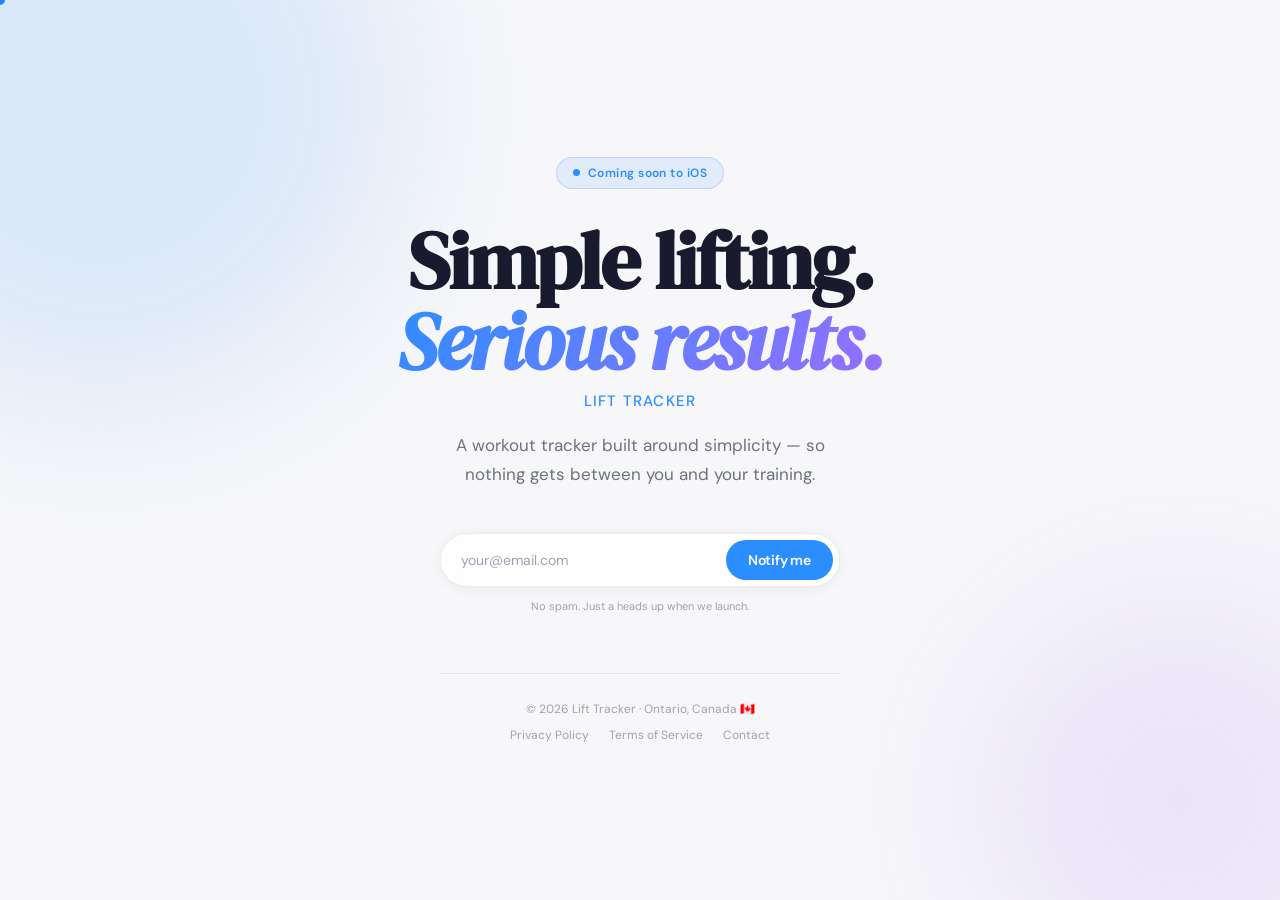
==== index.html @ 6d3fec97 "Add files via upload" ====
<!DOCTYPE html>
<html lang="en">
<head>
<meta charset="UTF-8">
<meta name="viewport" content="width=device-width, initial-scale=1.0">
<title>Lift Tracker — Coming Soon</title>
<link rel="preconnect" href="https://fonts.googleapis.com">
<link rel="preconnect" href="https://fonts.gstatic.com" crossorigin>
<link href="https://fonts.googleapis.com/css2?family=DM+Sans:ital,opsz,wght@0,9..40,300;0,9..40,400;0,9..40,500;0,9..40,600;0,9..40,700&family=DM+Serif+Display:ital@0;1&display=swap" rel="stylesheet">
<style>
  *, *::before, *::after { box-sizing: border-box; margin: 0; padding: 0; }

  :root {
    --blue: #2B8EFF;
    --blue-dim: rgba(43,142,255,0.10);
    --blue-border: rgba(43,142,255,0.22);
    --text: #1a1a2e;
    --muted: #6b7280;
    --subtle: #9ca3af;
    --bg: #f7f7f9;
    --card: rgba(255,255,255,0.80);
    --border: rgba(0,0,0,0.07);
  }

  html { scroll-behavior: smooth; }

  body {
    background: var(--bg);
    color: var(--text);
    font-family: 'DM Sans', sans-serif;
    min-height: 100vh;
    overflow-x: hidden;
    cursor: none;
  }

  /* Custom cursor */
  #cursor {
    position: fixed;
    width: 10px; height: 10px;
    border-radius: 50%;
    background: var(--blue);
    pointer-events: none;
    z-index: 9999;
    transform: translate(-50%, -50%);
    transition: width 0.2s, height 0.2s, opacity 0.2s;
    mix-blend-mode: multiply;
    will-change: transform;
  }
  #cursor.hover { width: 32px; height: 32px; opacity: 0.3; }

  /* Ambient orbs */
  .orb {
    position: fixed;
    border-radius: 50%;
    filter: blur(90px);
    opacity: 0.14;
    pointer-events: none;
    will-change: transform;
  }
  .orb-1 { width: 600px; height: 600px; background: #2B8EFF; top: -200px; left: -200px; }
  .orb-2 { width: 400px; height: 400px; background: #9B6DFF; bottom: -100px; right: -100px; }

  /* Layout */
  .wrap {
    min-height: 100vh;
    display: flex;
    flex-direction: column;
    align-items: center;
    justify-content: center;
    padding: 80px 24px;
    position: relative;
    z-index: 1;
  }

  /* Eyebrow */
  .eyebrow {
    display: inline-flex;
    align-items: center;
    gap: 8px;
    background: var(--blue-dim);
    border: 0.5px solid var(--blue-border);
    border-radius: 100px;
    padding: 7px 16px;
    font-size: 12px;
    font-weight: 600;
    color: var(--blue);
    letter-spacing: 0.04em;
    margin-bottom: 32px;
    opacity: 0;
    animation: fadeUp 0.7s ease 0.1s forwards;
  }
  .pulse {
    width: 7px; height: 7px;
    border-radius: 50%;
    background: var(--blue);
    animation: pulse 2s ease-in-out infinite;
  }
  @keyframes pulse { 0%,100% { opacity:1; transform:scale(1); } 50% { opacity:0.35; transform:scale(1.5); } }

  /* Headline */
  h1 {
    font-family: 'DM Serif Display', serif;
    font-size: clamp(48px, 8vw, 80px);
    line-height: 1.0;
    letter-spacing: -2px;
    color: var(--text);
    text-align: center;
    max-width: 640px;
    margin-bottom: 10px;
    opacity: 0;
    animation: fadeUp 0.7s ease 0.2s forwards;
  }
  h1 em {
    font-style: italic;
    background: linear-gradient(135deg, #2B8EFF 0%, #9B6DFF 100%);
    -webkit-background-clip: text;
    -webkit-text-fill-color: transparent;
    background-clip: text;
  }

  /* App name */
  .app-name {
    font-size: 15px;
    font-weight: 500;
    color: var(--blue);
    letter-spacing: 0.08em;
    text-transform: uppercase;
    margin-bottom: 20px;
    opacity: 0;
    animation: fadeUp 0.7s ease 0.3s forwards;
  }

  /* Subheading */
  .sub {
    font-size: 17px;
    color: var(--muted);
    text-align: center;
    max-width: 380px;
    line-height: 1.7;
    font-weight: 400;
    margin-bottom: 44px;
    opacity: 0;
    animation: fadeUp 0.7s ease 0.35s forwards;
  }

  /* Email form */
  .form-wrap {
    width: 100%;
    max-width: 400px;
    opacity: 0;
    animation: fadeUp 0.7s ease 0.45s forwards;
    margin-bottom: 12px;
  }
  .form-row {
    display: flex;
    gap: 8px;
    background: var(--card);
    border: 0.5px solid var(--border);
    border-radius: 100px;
    padding: 6px 6px 6px 20px;
    box-shadow: 0 2px 12px rgba(0,0,0,0.06);
  }
  .email-input {
    flex: 1;
    border: none;
    background: transparent;
    font-size: 14px;
    font-family: 'DM Sans', sans-serif;
    color: var(--text);
    outline: none;
    min-width: 0;
  }
  .email-input::placeholder { color: var(--subtle); }
  .email-btn {
    background: var(--blue);
    color: #fff;
    border: none;
    padding: 11px 22px;
    border-radius: 100px;
    font-size: 14px;
    font-weight: 600;
    font-family: 'DM Sans', sans-serif;
    cursor: none;
    white-space: nowrap;
    transition: transform 0.15s, box-shadow 0.15s;
    letter-spacing: -0.2px;
  }
  .email-btn:hover { transform: scale(1.04); box-shadow: 0 6px 20px rgba(43,142,255,0.35); }
  .email-btn:active { transform: scale(0.97); }

  .privacy-note {
    font-size: 11px;
    color: var(--subtle);
    text-align: center;
    opacity: 0;
    animation: fadeUp 0.7s ease 0.5s forwards;
    margin-bottom: 60px;
  }

  /* Divider */
  .div-line {
    width: 100%;
    max-width: 400px;
    height: 0.5px;
    background: var(--border);
    margin-bottom: 28px;
    opacity: 0;
    animation: fadeIn 0.7s ease 0.6s forwards;
  }

  /* Footer */
  footer {
    display: flex;
    flex-direction: column;
    align-items: center;
    gap: 10px;
    opacity: 0;
    animation: fadeIn 0.7s ease 0.65s forwards;
  }
  .footer-copy { font-size: 12px; color: var(--subtle); }
  .footer-links { display: flex; gap: 20px; }
  .footer-links a {
    font-size: 12px;
    color: var(--subtle);
    text-decoration: none;
    transition: color 0.2s;
    cursor: none;
  }
  .footer-links a:hover { color: var(--blue); }

  /* Animations */
  @keyframes fadeUp {
    from { opacity: 0; transform: translateY(18px); }
    to   { opacity: 1; transform: translateY(0); }
  }
  @keyframes fadeIn {
    from { opacity: 0; }
    to   { opacity: 1; }
  }

  /* Submitted state */
  .success-msg {
    display: none;
    font-size: 14px;
    font-weight: 500;
    color: var(--blue);
    text-align: center;
    padding: 14px 0;
  }

  @media (max-width: 480px) {
    h1 { letter-spacing: -1.5px; }
    .form-row { flex-direction: column; border-radius: 16px; padding: 12px; gap: 10px; }
    .email-btn { border-radius: 12px; text-align: center; }
  }
</style>
</head>
<body>

<div id="cursor"></div>
<div class="orb orb-1" id="orb1"></div>
<div class="orb orb-2" id="orb2"></div>

<div class="wrap">
  <div class="eyebrow"><div class="pulse"></div>Coming soon to iOS</div>

  <h1>Simple lifting.<br><em>Serious results.</em></h1>

  <p class="app-name">Lift Tracker</p>

  <p class="sub">A workout tracker built around simplicity — so nothing gets between you and your training.</p>

  <div class="form-wrap">
    <div class="form-row" id="form-row">
      <input class="email-input" type="email" id="email" placeholder="your@email.com" autocomplete="email">
      <button class="email-btn" onclick="handleSubmit()">Notify me</button>
    </div>
    <p class="success-msg" id="success">You're on the list. We'll be in touch soon. 💪</p>
  </div>

  <p class="privacy-note">No spam. Just a heads up when we launch.</p>

  <div class="div-line"></div>

  <footer>
    <p class="footer-copy">© 2026 Lift Tracker · Ontario, Canada 🇨🇦</p>
    <div class="footer-links">
      <a href="/privacy.html">Privacy Policy</a>
      <a href="/terms.html">Terms of Service</a>
      <a href="mailto:hello@lifttracker.ca">Contact</a>
    </div>
  </footer>
</div>

<script>
  // Cursor
  const cursor = document.getElementById('cursor');
  document.addEventListener('mousemove', e => {
    cursor.style.left = e.clientX + 'px';
    cursor.style.top  = e.clientY + 'px';
  });
  document.querySelectorAll('a, button, input').forEach(el => {
    el.addEventListener('mouseenter', () => cursor.classList.add('hover'));
    el.addEventListener('mouseleave', () => cursor.classList.remove('hover'));
  });

  // Parallax orbs
  document.addEventListener('mousemove', e => {
    const dx = (e.clientX / window.innerWidth  - 0.5) * 40;
    const dy = (e.clientY / window.innerHeight - 0.5) * 30;
    document.getElementById('orb1').style.transform = `translate(${dx}px, ${dy}px)`;
    document.getElementById('orb2').style.transform = `translate(${-dx * 0.7}px, ${-dy * 0.7}px)`;
  });

  // Email submit
  function handleSubmit() {
    const email = document.getElementById('email').value.trim();
    if (!email || !email.includes('@')) {
      document.getElementById('email').style.outline = '2px solid #ff4444';
      setTimeout(() => document.getElementById('email').style.outline = '', 1500);
      return;
    }
    document.getElementById('form-row').style.display = 'none';
    document.getElementById('success').style.display = 'block';
  }

  document.getElementById('email').addEventListener('keydown', e => {
    if (e.key === 'Enter') handleSubmit();
  });
</script>
</body>
</html>
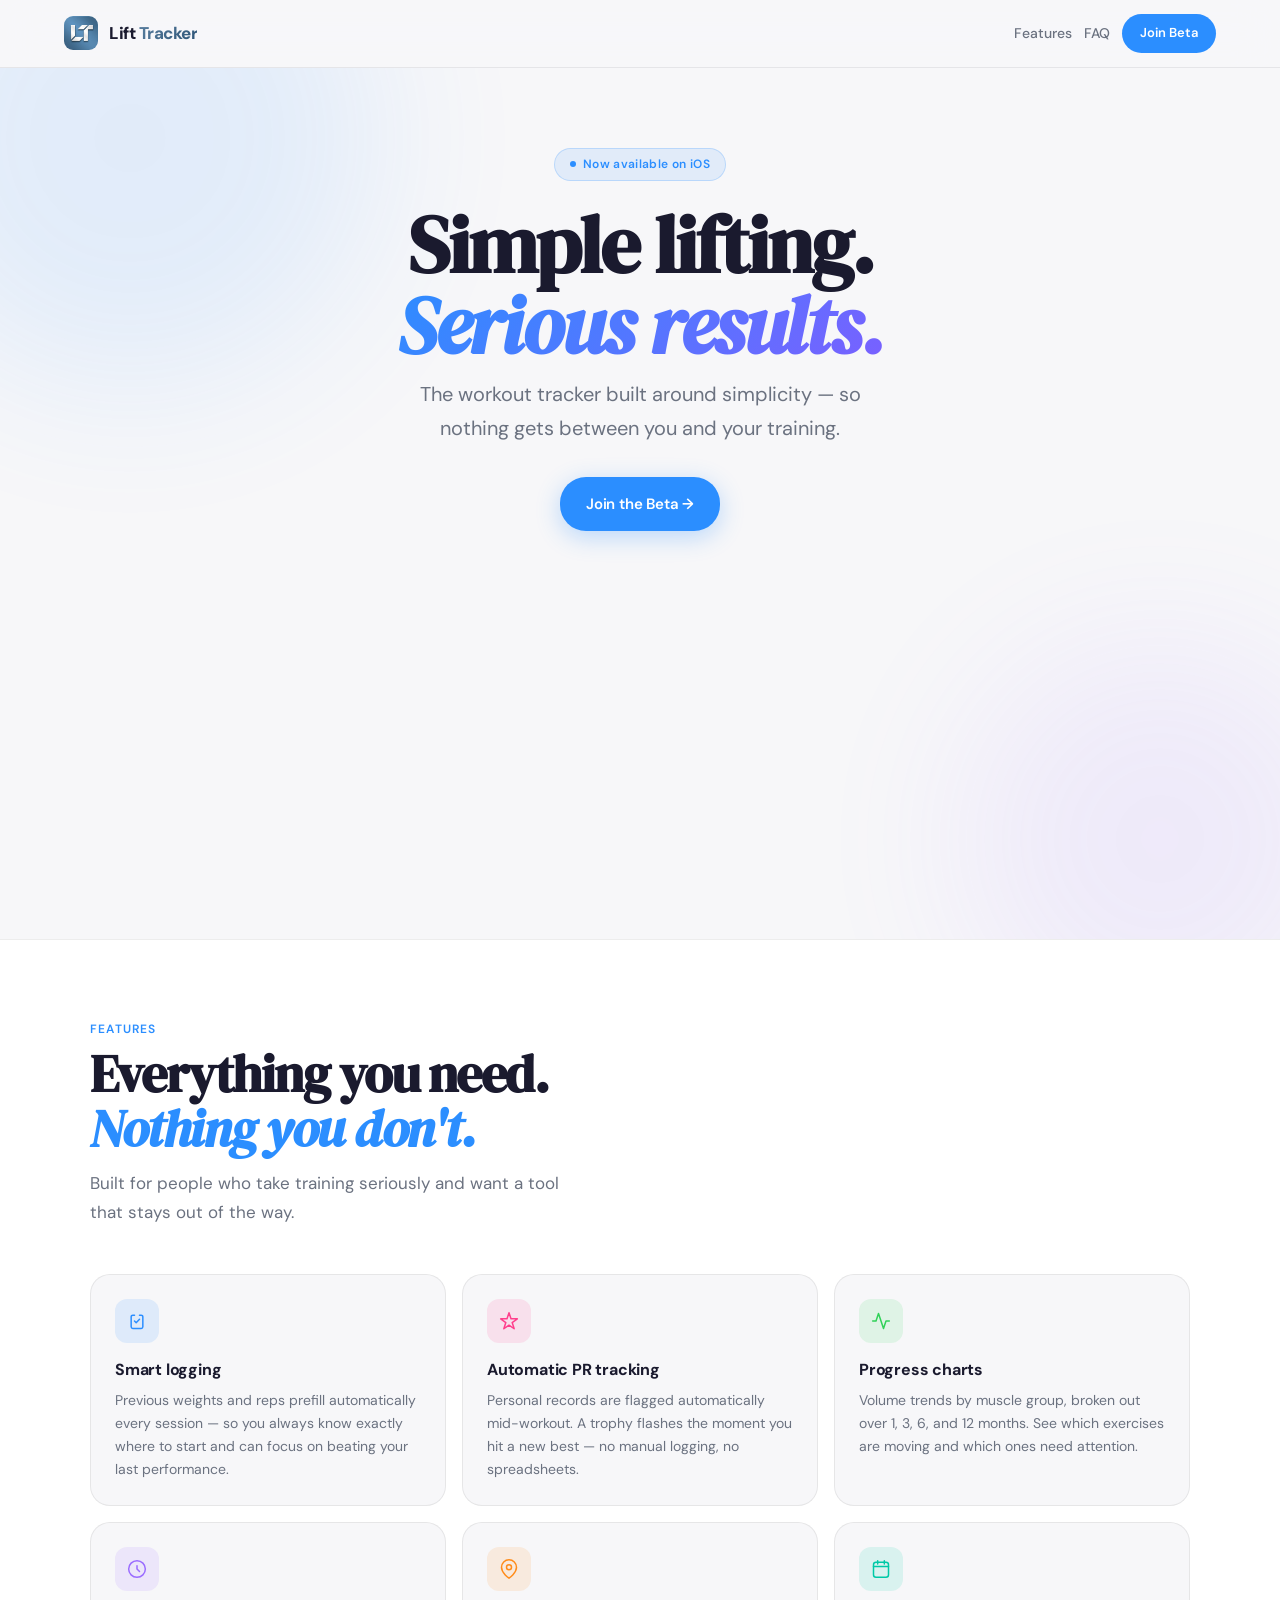
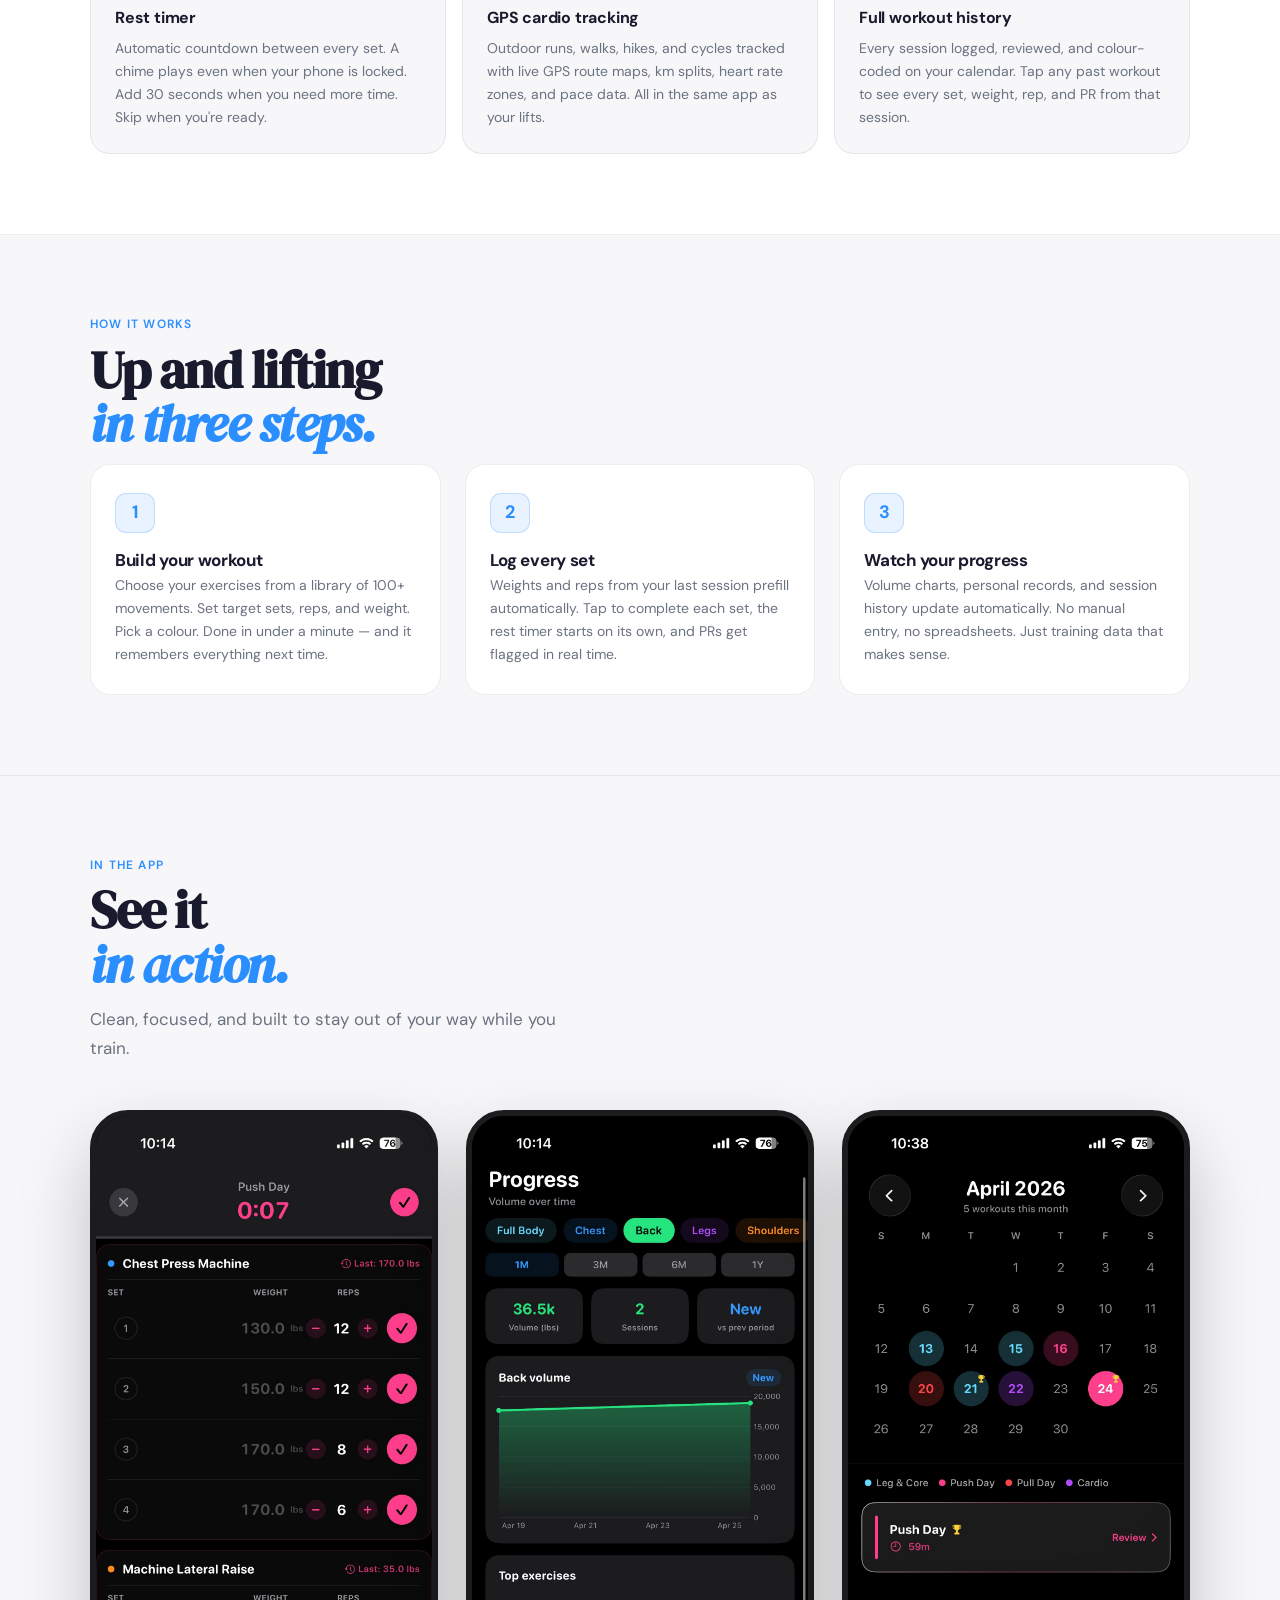
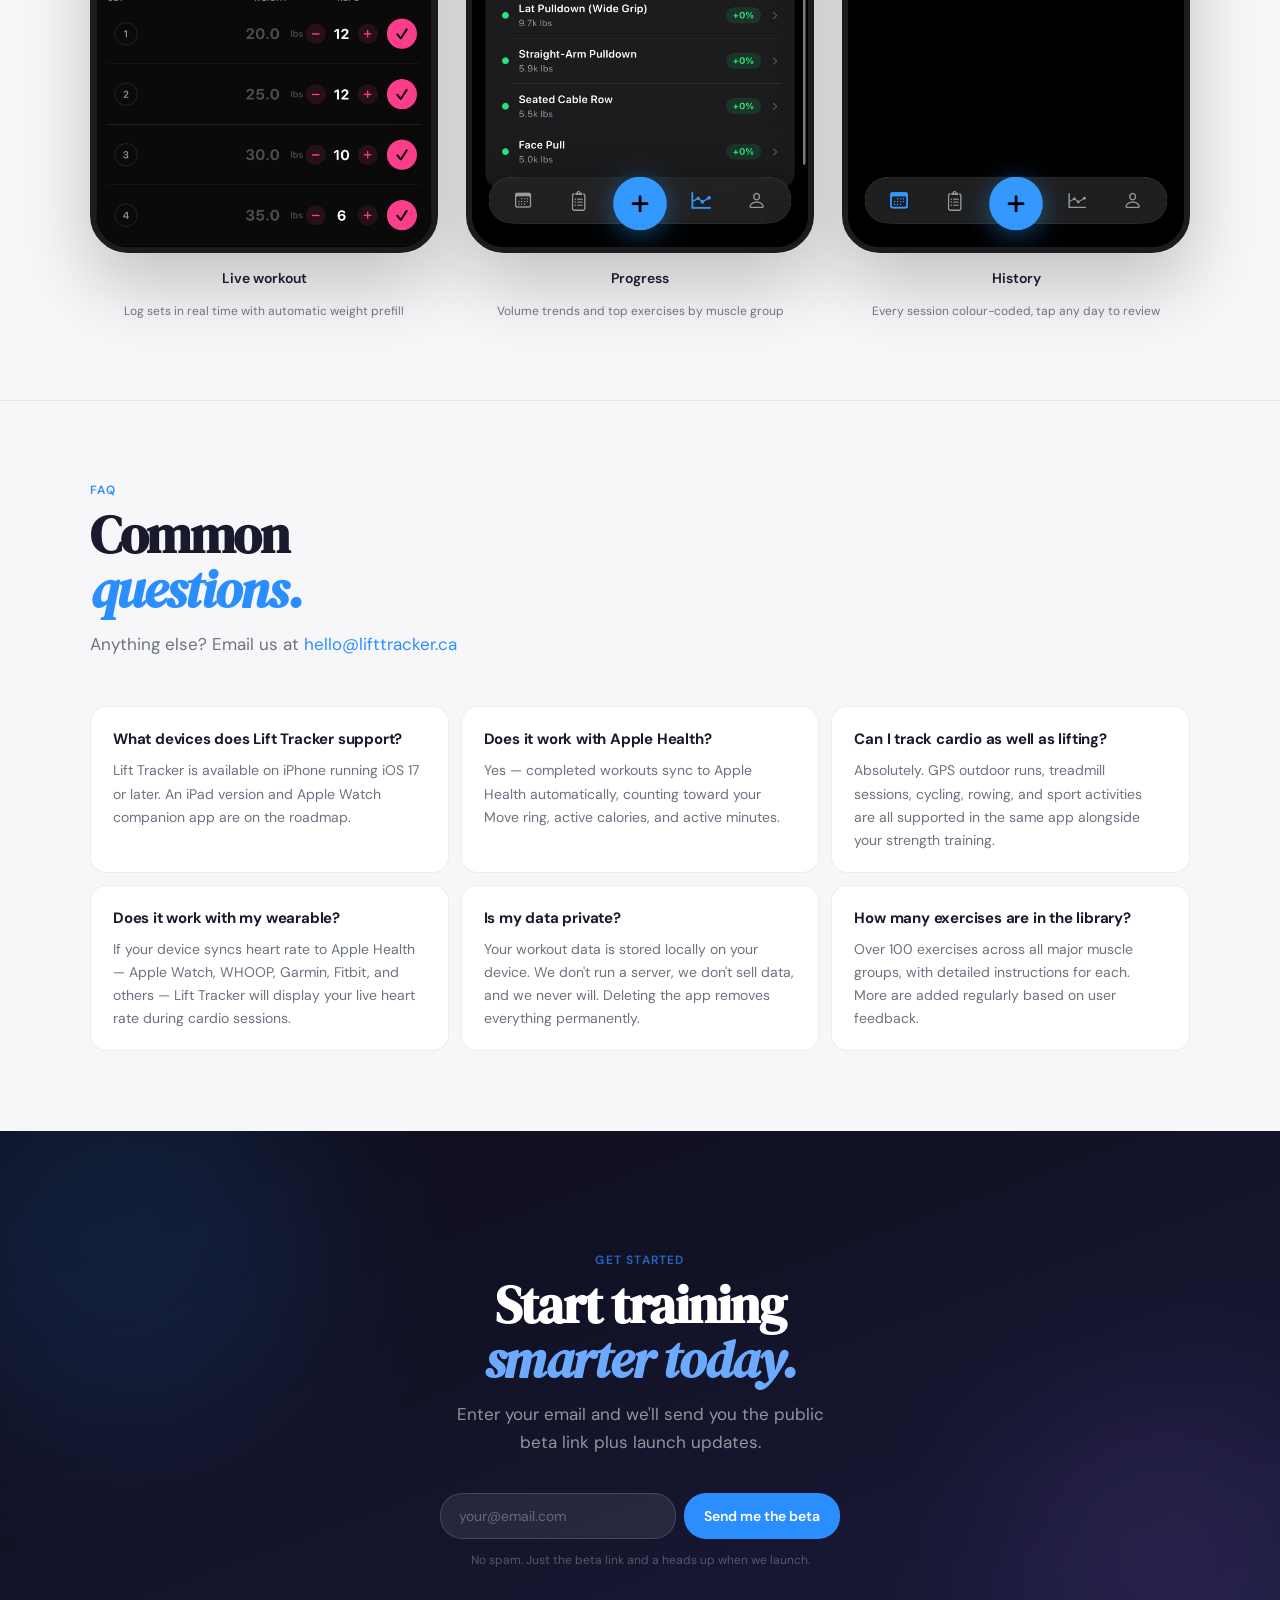
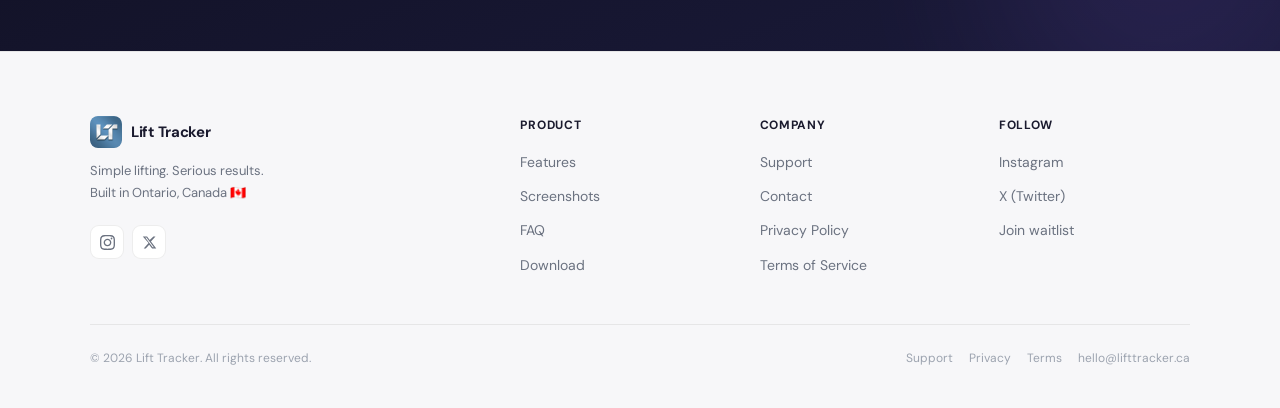
==== commit 294ccf09: "Add files via upload" ====
--- a/index.html
+++ b/index.html
@@ -3,330 +3,819 @@
 <head>
 <meta charset="UTF-8">
 <meta name="viewport" content="width=device-width, initial-scale=1.0">
-<title>Lift Tracker — Coming Soon</title>
+<title>Lift Tracker — Simple lifting. Serious results.</title>
+<meta name="description" content="The workout tracker built around simplicity. Log lifting sessions, track PRs, monitor cardio, and watch your progress — all on iPhone.">
 <link rel="preconnect" href="https://fonts.googleapis.com">
 <link rel="preconnect" href="https://fonts.gstatic.com" crossorigin>
-<link href="https://fonts.googleapis.com/css2?family=DM+Sans:ital,opsz,wght@0,9..40,300;0,9..40,400;0,9..40,500;0,9..40,600;0,9..40,700&family=DM+Serif+Display:ital@0;1&display=swap" rel="stylesheet">
+<link href="https://fonts.googleapis.com/css2?family=DM+Sans:ital,opsz,wght@0,9..40,400;0,9..40,500;0,9..40,600;0,9..40,700;1,9..40,400;1,9..40,700&family=DM+Serif+Display:ital@0;1&display=swap" rel="stylesheet">
 <style>
-  *, *::before, *::after { box-sizing: border-box; margin: 0; padding: 0; }
-
-  :root {
-    --blue: #2B8EFF;
-    --blue-dim: rgba(43,142,255,0.10);
-    --blue-border: rgba(43,142,255,0.22);
-    --text: #1a1a2e;
-    --muted: #6b7280;
-    --subtle: #9ca3af;
-    --bg: #f7f7f9;
-    --card: rgba(255,255,255,0.80);
-    --border: rgba(0,0,0,0.07);
-  }
-
-  html { scroll-behavior: smooth; }
-
-  body {
-    background: var(--bg);
-    color: var(--text);
-    font-family: 'DM Sans', sans-serif;
-    min-height: 100vh;
-    overflow-x: hidden;
-    cursor: none;
-  }
-
-  /* Custom cursor */
-  #cursor {
-    position: fixed;
-    width: 10px; height: 10px;
-    border-radius: 50%;
-    background: var(--blue);
-    pointer-events: none;
-    z-index: 9999;
-    transform: translate(-50%, -50%);
-    transition: width 0.2s, height 0.2s, opacity 0.2s;
-    mix-blend-mode: multiply;
-    will-change: transform;
-  }
-  #cursor.hover { width: 32px; height: 32px; opacity: 0.3; }
-
-  /* Ambient orbs */
-  .orb {
-    position: fixed;
-    border-radius: 50%;
-    filter: blur(90px);
-    opacity: 0.14;
-    pointer-events: none;
-    will-change: transform;
-  }
-  .orb-1 { width: 600px; height: 600px; background: #2B8EFF; top: -200px; left: -200px; }
-  .orb-2 { width: 400px; height: 400px; background: #9B6DFF; bottom: -100px; right: -100px; }
-
-  /* Layout */
-  .wrap {
-    min-height: 100vh;
-    display: flex;
-    flex-direction: column;
-    align-items: center;
-    justify-content: center;
-    padding: 80px 24px;
-    position: relative;
-    z-index: 1;
-  }
-
-  /* Eyebrow */
-  .eyebrow {
-    display: inline-flex;
-    align-items: center;
-    gap: 8px;
-    background: var(--blue-dim);
-    border: 0.5px solid var(--blue-border);
-    border-radius: 100px;
-    padding: 7px 16px;
-    font-size: 12px;
-    font-weight: 600;
-    color: var(--blue);
-    letter-spacing: 0.04em;
-    margin-bottom: 32px;
-    opacity: 0;
-    animation: fadeUp 0.7s ease 0.1s forwards;
-  }
-  .pulse {
-    width: 7px; height: 7px;
-    border-radius: 50%;
-    background: var(--blue);
-    animation: pulse 2s ease-in-out infinite;
-  }
-  @keyframes pulse { 0%,100% { opacity:1; transform:scale(1); } 50% { opacity:0.35; transform:scale(1.5); } }
-
-  /* Headline */
-  h1 {
-    font-family: 'DM Serif Display', serif;
-    font-size: clamp(48px, 8vw, 80px);
-    line-height: 1.0;
-    letter-spacing: -2px;
-    color: var(--text);
-    text-align: center;
-    max-width: 640px;
-    margin-bottom: 10px;
-    opacity: 0;
-    animation: fadeUp 0.7s ease 0.2s forwards;
-  }
-  h1 em {
-    font-style: italic;
-    background: linear-gradient(135deg, #2B8EFF 0%, #9B6DFF 100%);
-    -webkit-background-clip: text;
-    -webkit-text-fill-color: transparent;
-    background-clip: text;
-  }
-
-  /* App name */
-  .app-name {
-    font-size: 15px;
-    font-weight: 500;
-    color: var(--blue);
-    letter-spacing: 0.08em;
-    text-transform: uppercase;
-    margin-bottom: 20px;
-    opacity: 0;
-    animation: fadeUp 0.7s ease 0.3s forwards;
-  }
-
-  /* Subheading */
-  .sub {
-    font-size: 17px;
-    color: var(--muted);
-    text-align: center;
-    max-width: 380px;
-    line-height: 1.7;
-    font-weight: 400;
-    margin-bottom: 44px;
-    opacity: 0;
-    animation: fadeUp 0.7s ease 0.35s forwards;
-  }
-
-  /* Email form */
-  .form-wrap {
-    width: 100%;
-    max-width: 400px;
-    opacity: 0;
-    animation: fadeUp 0.7s ease 0.45s forwards;
-    margin-bottom: 12px;
-  }
-  .form-row {
-    display: flex;
-    gap: 8px;
-    background: var(--card);
-    border: 0.5px solid var(--border);
-    border-radius: 100px;
-    padding: 6px 6px 6px 20px;
-    box-shadow: 0 2px 12px rgba(0,0,0,0.06);
-  }
-  .email-input {
-    flex: 1;
-    border: none;
-    background: transparent;
-    font-size: 14px;
-    font-family: 'DM Sans', sans-serif;
-    color: var(--text);
-    outline: none;
-    min-width: 0;
-  }
-  .email-input::placeholder { color: var(--subtle); }
-  .email-btn {
-    background: var(--blue);
-    color: #fff;
-    border: none;
-    padding: 11px 22px;
-    border-radius: 100px;
-    font-size: 14px;
-    font-weight: 600;
-    font-family: 'DM Sans', sans-serif;
-    cursor: none;
-    white-space: nowrap;
-    transition: transform 0.15s, box-shadow 0.15s;
-    letter-spacing: -0.2px;
-  }
-  .email-btn:hover { transform: scale(1.04); box-shadow: 0 6px 20px rgba(43,142,255,0.35); }
-  .email-btn:active { transform: scale(0.97); }
-
-  .privacy-note {
-    font-size: 11px;
-    color: var(--subtle);
-    text-align: center;
-    opacity: 0;
-    animation: fadeUp 0.7s ease 0.5s forwards;
-    margin-bottom: 60px;
-  }
-
-  /* Divider */
-  .div-line {
-    width: 100%;
-    max-width: 400px;
-    height: 0.5px;
-    background: var(--border);
-    margin-bottom: 28px;
-    opacity: 0;
-    animation: fadeIn 0.7s ease 0.6s forwards;
-  }
-
-  /* Footer */
-  footer {
-    display: flex;
-    flex-direction: column;
-    align-items: center;
-    gap: 10px;
-    opacity: 0;
-    animation: fadeIn 0.7s ease 0.65s forwards;
-  }
-  .footer-copy { font-size: 12px; color: var(--subtle); }
-  .footer-links { display: flex; gap: 20px; }
-  .footer-links a {
-    font-size: 12px;
-    color: var(--subtle);
-    text-decoration: none;
-    transition: color 0.2s;
-    cursor: none;
-  }
-  .footer-links a:hover { color: var(--blue); }
-
-  /* Animations */
-  @keyframes fadeUp {
-    from { opacity: 0; transform: translateY(18px); }
-    to   { opacity: 1; transform: translateY(0); }
-  }
-  @keyframes fadeIn {
-    from { opacity: 0; }
-    to   { opacity: 1; }
-  }
-
-  /* Submitted state */
-  .success-msg {
-    display: none;
-    font-size: 14px;
-    font-weight: 500;
-    color: var(--blue);
-    text-align: center;
-    padding: 14px 0;
-  }
-
-  @media (max-width: 480px) {
-    h1 { letter-spacing: -1.5px; }
-    .form-row { flex-direction: column; border-radius: 16px; padding: 12px; gap: 10px; }
-    .email-btn { border-radius: 12px; text-align: center; }
-  }
+/* ── Reset & Base ───────────────────────────────────────────────────────── */
+*,*::before,*::after{box-sizing:border-box;margin:0;padding:0}
+:root{
+  --blue:#2B8EFF;
+  --blue-dim:rgba(43,142,255,0.10);
+  --blue-border:rgba(43,142,255,0.22);
+  --text:#1a1a2e;
+  --muted:#6b7280;
+  --subtle:#9ca3af;
+  --bg:#f7f7f9;
+  --card:#ffffff;
+  --border:rgba(0,0,0,0.07);
+  --dark:#0d0d1a;
+  --pink:#FF3F8C;
+  --green:#30D158;
+  --purple:#9B6DFF;
+}
+html{scroll-behavior:smooth;-webkit-text-size-adjust:100%}
+body{
+  font-family:'DM Sans',sans-serif;
+  background:var(--bg);
+  color:var(--text);
+  line-height:1.6;
+  overflow-x:hidden;
+}
+img{max-width:100%;height:auto;display:block}
+a{color:inherit;text-decoration:none}
+button{cursor:pointer;font-family:inherit;border:none;outline:none}
+
+/* ── Animations ─────────────────────────────────────────────────────────── */
+@keyframes fadeUp{from{opacity:0;transform:translateY(24px)}to{opacity:1;transform:translateY(0)}}
+@keyframes pulse{0%,100%{opacity:1;transform:scale(1)}50%{opacity:0.4;transform:scale(1.4)}}
+@keyframes float{0%,100%{transform:translateY(0)}50%{transform:translateY(-10px)}}
+@keyframes orb1{0%,100%{transform:translate(0,0)}50%{transform:translate(30px,-20px)}}
+@keyframes orb2{0%,100%{transform:translate(0,0)}50%{transform:translate(-20px,30px)}}
+.fade-up{opacity:0;animation:fadeUp 0.7s ease forwards}
+.delay-1{animation-delay:0.1s}
+.delay-2{animation-delay:0.2s}
+.delay-3{animation-delay:0.3s}
+.delay-4{animation-delay:0.4s}
+.delay-5{animation-delay:0.5s}
+
+/* ── Nav ────────────────────────────────────────────────────────────────── */
+nav{
+  position:sticky;top:0;z-index:100;
+  display:flex;align-items:center;justify-content:space-between;
+  padding:14px 5%;
+  background:rgba(247,247,249,0.85);
+  backdrop-filter:blur(20px);
+  -webkit-backdrop-filter:blur(20px);
+  border-bottom:0.5px solid var(--border);
+}
+.nav-logo{display:flex;align-items:center;gap:10px}
+.nav-logo-mark{
+  width:34px;height:34px;border-radius:9px;
+  background:linear-gradient(135deg,#4A7FA5 0%,#2B5F85 100%);
+  display:flex;align-items:center;justify-content:center;
+  font-size:11px;font-weight:800;color:#fff;font-style:italic;letter-spacing:-0.5px;
+  flex-shrink:0;
+}
+.nav-logo-name{font-size:16px;font-weight:700;letter-spacing:-0.3px;color:var(--text)}
+.nav-right{display:flex;align-items:center;gap:12px}
+.nav-link{font-size:14px;font-weight:500;color:var(--muted);display:none}
+@media(min-width:640px){.nav-link{display:block}}
+.nav-dl{
+  display:inline-flex;align-items:center;gap:7px;
+  padding:9px 18px;border-radius:22px;
+  background:var(--blue);color:#fff;
+  font-size:13px;font-weight:600;
+  transition:opacity 0.2s,transform 0.15s;
+}
+.nav-dl:hover{opacity:0.88;transform:scale(1.03)}
+.nav-dl:active{transform:scale(0.97)}
+
+/* ── Hero ───────────────────────────────────────────────────────────────── */
+.hero{
+  position:relative;overflow:hidden;
+  padding:80px 5% 60px;
+  text-align:center;
+}
+.hero-orb{
+  position:absolute;border-radius:50%;filter:blur(80px);pointer-events:none;
+}
+.hero-orb-1{width:500px;height:500px;background:#2B8EFF;opacity:0.10;top:-180px;left:-120px;animation:orb1 12s ease-in-out infinite}
+.hero-orb-2{width:400px;height:400px;background:#9B6DFF;opacity:0.09;bottom:-100px;right:-80px;animation:orb2 14s ease-in-out infinite}
+.hero-inner{position:relative;z-index:1;max-width:700px;margin:0 auto}
+.hero-eyebrow{
+  display:inline-flex;align-items:center;gap:7px;
+  padding:6px 15px;border-radius:22px;
+  background:var(--blue-dim);border:0.5px solid var(--blue-border);
+  font-size:12px;font-weight:600;color:var(--blue);
+  margin-bottom:24px;letter-spacing:0.03em;
+}
+.hero-eyebrow-dot{width:6px;height:6px;border-radius:50%;background:var(--blue);animation:pulse 2s ease-in-out infinite}
+h1{
+  font-family:'DM Serif Display',serif;
+  font-size:clamp(44px,8vw,80px);
+  line-height:1.00;letter-spacing:-2px;
+  color:var(--text);margin-bottom:12px;
+}
+h1 em{
+  font-style:italic;
+  background:linear-gradient(135deg,var(--blue) 0%,#7B5FFF 100%);
+  -webkit-background-clip:text;-webkit-text-fill-color:transparent;
+  background-clip:text;
+}
+.hero-sub{
+  font-size:clamp(16px,2.5vw,20px);color:var(--muted);
+  max-width:480px;margin:0 auto 32px;line-height:1.7;font-weight:400;
+}
+.hero-cta{display:flex;align-items:center;justify-content:center;gap:12px;flex-wrap:wrap;margin-bottom:56px}
+.btn-primary{
+  display:inline-flex;align-items:center;gap:8px;
+  padding:15px 26px;border-radius:26px;
+  background:var(--blue);color:#fff;
+  font-size:15px;font-weight:600;letter-spacing:-0.2px;
+  transition:transform 0.15s,box-shadow 0.2s;
+  box-shadow:0 6px 24px rgba(43,142,255,0.30);
+}
+.btn-primary:hover{transform:scale(1.04);box-shadow:0 10px 32px rgba(43,142,255,0.40)}
+.btn-primary:active{transform:scale(0.97)}
+.btn-secondary{
+  display:inline-flex;align-items:center;gap:8px;
+  padding:14px 24px;border-radius:26px;
+  background:var(--card);color:var(--text);
+  font-size:15px;font-weight:500;
+  border:0.5px solid var(--border);
+  box-shadow:0 2px 12px rgba(0,0,0,0.06);
+  transition:transform 0.15s;
+}
+.btn-secondary:hover{transform:scale(1.03)}
+
+/* ── Phone Mockup ───────────────────────────────────────────────────────── */
+.phone-wrap{
+  max-width:260px;margin:0 auto;
+  animation:float 5s ease-in-out infinite;
+}
+.phone-frame{
+  background:var(--dark);border-radius:36px;overflow:hidden;
+  border:6px solid #1a1a2e;
+  box-shadow:0 40px 80px rgba(0,0,0,0.28),0 0 0 1px rgba(255,255,255,0.06);
+  position:relative;
+}
+.phone-notch{
+  position:absolute;top:0;left:50%;transform:translateX(-50%);
+  width:90px;height:28px;background:#1a1a2e;border-radius:0 0 16px 16px;z-index:10;
+}
+.phone-screen{padding:36px 14px 16px}
+.ph-status{display:flex;justify-content:space-between;padding:0 4px 10px;font-size:10px;font-weight:600;color:rgba(255,255,255,0.30)}
+.ph-header{display:flex;align-items:center;justify-content:space-between;margin-bottom:4px}
+.ph-xbtn,.ph-cbtn{width:28px;height:28px;border-radius:8px;display:flex;align-items:center;justify-content:center}
+.ph-xbtn{background:rgba(255,255,255,0.08)}
+.ph-cbtn{background:var(--pink)}
+.ph-title-area{text-align:center}
+.ph-wname{font-size:9px;font-weight:600;color:rgba(255,255,255,0.38);letter-spacing:0.08em}
+.ph-timer{font-size:22px;font-weight:700;color:var(--pink);letter-spacing:-1px;line-height:1}
+.ph-bar{height:2px;background:rgba(255,63,140,0.15);margin:6px 0 8px;border-radius:1px}
+.ph-bar-fill{height:100%;width:42%;background:var(--pink);border-radius:1px}
+.ph-card{background:rgba(255,255,255,0.05);border:0.5px solid rgba(255,255,255,0.08);border-radius:12px;padding:10px 11px;margin-bottom:6px}
+.ph-ex-header{display:flex;align-items:center;gap:6px;margin-bottom:7px}
+.ph-ex-dot{width:6px;height:6px;border-radius:50%;background:var(--pink);flex-shrink:0}
+.ph-ex-name{font-size:11px;font-weight:700;color:#fff}
+.ph-ex-last{font-size:8px;color:rgba(255,63,140,0.55);font-weight:600;margin-left:auto}
+.ph-set{display:flex;align-items:center;gap:7px;padding:4px 0}
+.ph-set-done{width:20px;height:20px;border-radius:5px;background:var(--pink);display:flex;align-items:center;justify-content:center;flex-shrink:0}
+.ph-set-empty{width:20px;height:20px;border-radius:5px;border:1px solid rgba(255,63,140,0.30);flex-shrink:0}
+.ph-set-wt{font-size:10px;font-weight:600;color:rgba(255,255,255,0.35);flex:1;text-align:center}
+.ph-set-rp{font-size:10px;color:rgba(255,255,255,0.30);flex:1;text-align:center}
+.ph-divider{height:0.5px;background:rgba(255,255,255,0.06);margin:3px 0}
+.ph-active-wt{font-size:12px;font-weight:700;color:#fff;flex:1;text-align:center}
+.ph-steppers{display:flex;align-items:center;justify-content:center;gap:6px;flex:1}
+.ph-step{width:18px;height:18px;border-radius:4px;background:rgba(255,63,140,0.12);display:flex;align-items:center;justify-content:center;font-size:12px;color:var(--pink);font-weight:600}
+.ph-check{width:20px;height:20px;border-radius:5px;background:var(--pink);display:flex;align-items:center;justify-content:center;flex-shrink:0}
+.ph-next{background:rgba(255,255,255,0.03);border:0.5px solid rgba(255,255,255,0.06);border-radius:10px;padding:8px 10px;display:flex;align-items:center;justify-content:space-between;opacity:0.5}
+.ph-next-name{font-size:10px;font-weight:600;color:#fff}
+.ph-next-lbl{font-size:8px;color:rgba(255,255,255,0.28);font-weight:500}
+
+/* ── Section Shared ─────────────────────────────────────────────────────── */
+section{padding:80px 5%}
+.section-inner{max-width:1100px;margin:0 auto}
+.section-tag{font-size:12px;font-weight:600;color:var(--blue);letter-spacing:0.10em;margin-bottom:8px}
+h2{
+  font-family:'DM Serif Display',serif;
+  font-size:clamp(32px,5vw,52px);
+  letter-spacing:-1.5px;line-height:1.05;
+  color:var(--text);margin-bottom:12px;
+}
+h2 em{font-style:italic;color:var(--blue)}
+.section-sub{font-size:clamp(15px,2vw,17px);color:var(--muted);max-width:500px;line-height:1.7;margin-bottom:48px}
+
+/* ── Features ───────────────────────────────────────────────────────────── */
+.features-section{background:var(--card);border-top:0.5px solid var(--border);border-bottom:0.5px solid var(--border)}
+.features-grid{
+  display:grid;
+  grid-template-columns:repeat(auto-fit,minmax(280px,1fr));
+  gap:16px;
+}
+.feat-card{
+  background:var(--bg);border:0.5px solid var(--border);border-radius:20px;
+  padding:24px;transition:transform 0.2s,box-shadow 0.2s;
+}
+.feat-card:hover{transform:translateY(-3px);box-shadow:0 12px 36px rgba(0,0,0,0.08)}
+.feat-icon{
+  width:44px;height:44px;border-radius:12px;
+  display:flex;align-items:center;justify-content:center;
+  margin-bottom:14px;
+}
+.fi-blue{background:rgba(43,142,255,0.12)}
+.fi-pink{background:rgba(255,63,140,0.12)}
+.fi-green{background:rgba(48,209,88,0.12)}
+.fi-purple{background:rgba(155,109,255,0.12)}
+.fi-orange{background:rgba(255,140,26,0.12)}
+.fi-teal{background:rgba(0,201,167,0.12)}
+.feat-title{font-size:16px;font-weight:700;color:var(--text);margin-bottom:6px;letter-spacing:-0.2px}
+.feat-desc{font-size:14px;color:var(--muted);line-height:1.65}
+
+/* ── How It Works ───────────────────────────────────────────────────────── */
+.how-section{background:var(--bg)}
+.steps-grid{
+  display:grid;
+  grid-template-columns:repeat(auto-fit,minmax(220px,1fr));
+  gap:24px;
+}
+.step-card{
+  display:flex;flex-direction:column;gap:14px;
+  background:var(--card);border:0.5px solid var(--border);
+  border-radius:20px;padding:28px 24px;
+  position:relative;overflow:hidden;
+}
+.step-card::before{
+  content:'';position:absolute;top:0;left:0;right:0;height:3px;
+  background:linear-gradient(90deg,var(--blue),#7B5FFF);
+  opacity:0;transition:opacity 0.3s;
+}
+.step-card:hover::before{opacity:1}
+.step-num{
+  width:40px;height:40px;border-radius:11px;
+  background:var(--blue-dim);border:0.5px solid var(--blue-border);
+  display:flex;align-items:center;justify-content:center;
+  font-size:18px;font-weight:700;color:var(--blue);
+  flex-shrink:0;
+}
+.step-title{font-size:17px;font-weight:700;color:var(--text);letter-spacing:-0.3px}
+.step-desc{font-size:14px;color:var(--muted);line-height:1.65}
+
+/* ── Screenshots ────────────────────────────────────────────────────────── */
+.screenshots-section{background:var(--card);border-top:0.5px solid var(--border);border-bottom:0.5px solid var(--border)}
+.screenshots-row{
+  display:grid;
+  grid-template-columns:repeat(auto-fit,minmax(160px,1fr));
+  gap:16px;
+}
+.screenshot-item{display:flex;flex-direction:column;gap:12px}
+.screenshot-frame{
+  background:var(--dark);border-radius:22px;overflow:hidden;
+  border:4px solid #1a1a2e;
+  box-shadow:0 20px 48px rgba(0,0,0,0.18);
+  aspect-ratio:9/19;
+  display:flex;align-items:center;justify-content:center;
+  flex-direction:column;gap:8px;
+}
+.screenshot-placeholder-icon{opacity:0.14}
+.screenshot-placeholder-text{font-size:10px;font-weight:500;color:rgba(255,255,255,0.14);letter-spacing:0.04em}
+.screenshot-label{font-size:14px;font-weight:600;color:var(--text);text-align:center}
+.screenshot-sublabel{font-size:12px;color:var(--muted);text-align:center;line-height:1.4}
+
+/* ── FAQ ────────────────────────────────────────────────────────────────── */
+.faq-section{background:var(--bg)}
+.faq-grid{
+  display:grid;
+  grid-template-columns:repeat(auto-fit,minmax(300px,1fr));
+  gap:12px;
+}
+.faq-item{
+  background:var(--card);border:0.5px solid var(--border);
+  border-radius:16px;padding:20px 22px;
+  transition:box-shadow 0.2s;
+}
+.faq-item:hover{box-shadow:0 4px 20px rgba(0,0,0,0.06)}
+.faq-q{font-size:15px;font-weight:700;color:var(--text);margin-bottom:8px;letter-spacing:-0.2px}
+.faq-a{font-size:14px;color:var(--muted);line-height:1.65}
+
+/* ── CTA ────────────────────────────────────────────────────────────────── */
+.cta-section{
+  background:linear-gradient(160deg,#0d0d1a 0%,#1a1a3a 100%);
+  text-align:center;position:relative;overflow:hidden;
+  padding-top:120px;
+}
+.cta-orb{position:absolute;border-radius:50%;filter:blur(80px);pointer-events:none}
+.cta-orb-1{width:400px;height:400px;background:var(--blue);opacity:0.12;top:-100px;left:-80px}
+.cta-orb-2{width:350px;height:350px;background:var(--purple);opacity:0.10;bottom:-80px;right:-60px}
+.cta-inner{position:relative;z-index:1;max-width:600px;margin:0 auto}
+.cta-section h2{color:#fff}
+.cta-section h2 em{color:#6BAAFF;-webkit-text-fill-color:#6BAAFF}
+.cta-sub{color:rgba(255,255,255,0.55);max-width:400px;margin:0 auto 36px}
+.cta-buttons{display:flex;flex-direction:column;align-items:center;gap:16px}
+@media(min-width:480px){.cta-buttons{flex-direction:row;justify-content:center}}
+.btn-white{
+  display:inline-flex;align-items:center;gap:8px;
+  padding:15px 26px;border-radius:26px;
+  background:#fff;color:var(--text);
+  font-size:15px;font-weight:600;letter-spacing:-0.2px;
+  transition:transform 0.15s,box-shadow 0.2s;
+  box-shadow:0 6px 24px rgba(0,0,0,0.20);
+}
+.btn-white:hover{transform:scale(1.04)}
+.cta-divider{display:flex;align-items:center;gap:12px;margin:28px 0;color:rgba(255,255,255,0.30);font-size:13px}
+.cta-divider::before,.cta-divider::after{content:'';flex:1;height:0.5px;background:rgba(255,255,255,0.12)}
+.email-form{display:flex;gap:8px;max-width:400px;margin:0 auto}
+.email-input{
+  flex:1;padding:13px 18px;border-radius:22px;
+  border:0.5px solid rgba(255,255,255,0.15);
+  background:rgba(255,255,255,0.08);
+  color:#fff;font-size:14px;font-family:'DM Sans',sans-serif;
+  outline:none;transition:border-color 0.2s;
+  backdrop-filter:blur(8px);
+}
+.email-input::placeholder{color:rgba(255,255,255,0.30)}
+.email-input:focus{border-color:rgba(43,142,255,0.60)}
+.email-submit{
+  padding:13px 20px;border-radius:22px;
+  background:var(--blue);color:#fff;
+  font-size:14px;font-weight:600;font-family:'DM Sans',sans-serif;
+  transition:opacity 0.2s,transform 0.15s;
+  white-space:nowrap;
+}
+.email-submit:hover{opacity:0.88;transform:scale(1.03)}
+.email-submit:active{transform:scale(0.97)}
+.cta-note{font-size:12px;color:rgba(255,255,255,0.28);margin-top:12px}
+#email-success{display:none;font-size:14px;font-weight:500;color:var(--blue);padding:12px 0}
+
+/* ── Footer ─────────────────────────────────────────────────────────────── */
+footer{
+  background:var(--bg);border-top:0.5px solid var(--border);
+  padding:48px 5%;
+}
+.footer-inner{
+  max-width:1100px;margin:0 auto;
+  display:grid;grid-template-columns:1fr;gap:32px;
+}
+@media(min-width:640px){.footer-inner{grid-template-columns:1fr 1fr}}
+@media(min-width:900px){.footer-inner{grid-template-columns:2fr 1fr 1fr 1fr}}
+.footer-brand{}
+.footer-logo{display:flex;align-items:center;gap:9px;margin-bottom:12px}
+.footer-logo-mark{width:32px;height:32px;border-radius:8px;background:linear-gradient(135deg,#4A7FA5,#2B5F85);display:flex;align-items:center;justify-content:center;font-size:10px;font-weight:800;color:#fff;font-style:italic;letter-spacing:-0.5px;flex-shrink:0}
+.footer-logo-name{font-size:15px;font-weight:700;letter-spacing:-0.3px;color:var(--text)}
+.footer-tagline{font-size:13px;color:var(--muted);line-height:1.65;margin-bottom:16px}
+.footer-social{display:flex;gap:8px}
+.social-link{
+  width:34px;height:34px;border-radius:9px;
+  background:var(--card);border:0.5px solid var(--border);
+  display:flex;align-items:center;justify-content:center;
+  transition:transform 0.15s,border-color 0.2s;
+}
+.social-link:hover{transform:scale(1.08);border-color:rgba(43,142,255,0.35)}
+.footer-col-title{font-size:12px;font-weight:700;color:var(--text);letter-spacing:0.06em;margin-bottom:12px}
+.footer-links{display:flex;flex-direction:column;gap:8px}
+.footer-links a{font-size:13px;color:var(--muted);transition:color 0.2s}
+.footer-links a:hover{color:var(--blue)}
+.footer-bottom{
+  max-width:1100px;margin:32px auto 0;
+  padding-top:20px;border-top:0.5px solid var(--border);
+  display:flex;flex-direction:column;gap:8px;align-items:center;text-align:center;
+}
+@media(min-width:640px){.footer-bottom{flex-direction:row;justify-content:space-between;text-align:left}}
+.footer-copy{font-size:12px;color:var(--subtle)}
+.footer-legal{display:flex;gap:16px}
+.footer-legal a{font-size:12px;color:var(--subtle);transition:color 0.2s}
+.footer-legal a:hover{color:var(--blue)}
+
+
+/* ── Real phone screenshots ─────────────────────────────────────────────── */
+.real-shots-row{
+  display:grid;
+  grid-template-columns:repeat(3,1fr);
+  gap:28px;
+}
+@media(max-width:700px){.real-shots-row{grid-template-columns:1fr;max-width:300px;margin:0 auto}}
+.real-shot-item{display:flex;flex-direction:column;align-items:center;gap:14px}
+.real-phone{
+  width:100%;
+  border-radius:38px;
+  overflow:hidden;
+  border:6px solid #1c1c1e;
+  box-shadow:0 32px 72px rgba(0,0,0,0.22),0 0 0 1px rgba(255,255,255,0.04);
+  background:#000;
+}
+.real-phone img{
+  width:100%;
+  display:block;
+}
+
+/* ── Footer spacing ─────────────────────────────────────────────────────── */
+footer{padding:64px 5% 40px}
+.footer-inner{gap:48px}
+.footer-brand{padding-right:24px}
+.footer-tagline{line-height:1.75;margin-bottom:20px}
+.footer-links{gap:12px}
+.footer-links a{font-size:14px}
+.footer-col-title{margin-bottom:16px}
+.footer-bottom{margin-top:48px;padding-top:24px}
+
+
+
+/* ── Screenshot section bg ──────────────────────────────────────────────── */
+.screenshots-section{background:var(--bg)}
+
+/* ── Utility ────────────────────────────────────────────────────────────── */
+.sr-only{position:absolute;width:1px;height:1px;padding:0;margin:-1px;overflow:hidden;clip:rect(0,0,0,0);white-space:nowrap;border:0}
 </style>
 </head>
 <body>
 
-<div id="cursor"></div>
-<div class="orb orb-1" id="orb1"></div>
-<div class="orb orb-2" id="orb2"></div>
-
-<div class="wrap">
-  <div class="eyebrow"><div class="pulse"></div>Coming soon to iOS</div>
-
-  <h1>Simple lifting.<br><em>Serious results.</em></h1>
-
-  <p class="app-name">Lift Tracker</p>
-
-  <p class="sub">A workout tracker built around simplicity — so nothing gets between you and your training.</p>
-
-  <div class="form-wrap">
-    <div class="form-row" id="form-row">
-      <input class="email-input" type="email" id="email" placeholder="your@email.com" autocomplete="email">
-      <button class="email-btn" onclick="handleSubmit()">Notify me</button>
-    </div>
-    <p class="success-msg" id="success">You're on the list. We'll be in touch soon. 💪</p>
-  </div>
-
-  <p class="privacy-note">No spam. Just a heads up when we launch.</p>
-
-  <div class="div-line"></div>
-
-  <footer>
-    <p class="footer-copy">© 2026 Lift Tracker · Ontario, Canada 🇨🇦</p>
-    <div class="footer-links">
-      <a href="/privacy.html">Privacy Policy</a>
-      <a href="/terms.html">Terms of Service</a>
-      <a href="mailto:hello@lifttracker.ca">Contact</a>
-    </div>
-  </footer>
-</div>
+<!-- ── Navigation ─────────────────────────────────────────────────────── -->
+<nav role="navigation" aria-label="Main navigation">
+  <div class="nav-logo" style="display:flex;align-items:center;gap:11px">
+    <img src="[data-uri]" style="width:34px;height:34px;border-radius:9px;flex-shrink:0" alt="Lift Tracker">
+    <span style="font-family:'DM Sans',sans-serif;font-weight:800;font-size:17px;letter-spacing:-0.5px">
+      <span style="color:var(--text)">Lift </span><span style="background:linear-gradient(135deg,#5A7FA0 0%,#2D5476 100%);-webkit-background-clip:text;-webkit-text-fill-color:transparent;background-clip:text">Tracker</span>
+    </span>
+  </div>
+  <div class="nav-right">
+    <a href="#features" class="nav-link">Features</a>
+    <a href="#faq" class="nav-link">FAQ</a>
+    <a href="#beta" class="nav-dl" aria-label="Join the Lift Tracker beta">
+      Join Beta
+    </a>
+  </div>
+</nav>
+
+<!-- ── Hero ───────────────────────────────────────────────────────────── -->
+<section class="hero" aria-label="Hero section">
+  <div id="parallax-orb1" class="hero-orb hero-orb-1" aria-hidden="true"></div>
+  <div id="parallax-orb2" class="hero-orb hero-orb-2" aria-hidden="true"></div>
+
+
+  <div class="hero-inner">
+    <div class="hero-eyebrow fade-up" role="status">
+      <div class="hero-eyebrow-dot" aria-hidden="true"></div>
+      Now available on iOS
+    </div>
+
+    <h1 id="parallax-headline" class="fade-up delay-1">
+      Simple lifting.<br><em>Serious results.</em>
+    </h1>
+
+    <p class="hero-sub fade-up delay-2">
+      The workout tracker built around simplicity — so nothing gets between you and your training.
+    </p>
+
+    <div class="hero-cta fade-up delay-3">
+      <a href="#beta" class="btn-primary" aria-label="Join the Lift Tracker beta">
+        Join the Beta →
+      </a>
+    </div>
+
+    <!-- Phone mockup -->
+    <div id="parallax-phone" class="phone-wrap fade-up delay-4" aria-label="App screenshot showing a live workout session" role="img">
+      <div class="phone-frame">
+        <div class="phone-notch" aria-hidden="true"></div>
+        <div class="phone-screen">
+          <div class="ph-status" aria-hidden="true"><span>9:41</span><span>■■■■</span></div>
+          <div class="ph-header">
+            <div class="ph-xbtn">
+              <svg width="9" height="9" viewBox="0 0 9 9" fill="none"><path d="M1 1l7 7M8 1L1 8" stroke="rgba(255,255,255,0.55)" stroke-width="1.5" stroke-linecap="round"/></svg>
+            </div>
+            <div class="ph-title-area">
+              <div class="ph-wname">PUSH DAY</div>
+              <div class="ph-timer">24:18</div>
+            </div>
+            <div class="ph-cbtn">
+              <svg width="9" height="9" viewBox="0 0 9 9" fill="none"><path d="M1 4.5l2.5 2.5 4.5-5.5" stroke="#000" stroke-width="1.6" stroke-linecap="round" stroke-linejoin="round"/></svg>
+            </div>
+          </div>
+          <div class="ph-bar"><div class="ph-bar-fill"></div></div>
+          <div class="ph-card">
+            <div class="ph-ex-header">
+              <div class="ph-ex-dot"></div>
+              <div class="ph-ex-name">Bench Press</div>
+              <div class="ph-ex-last">Last: 135 lbs</div>
+            </div>
+            <div class="ph-set" style="opacity:0.45">
+              <div class="ph-set-done"><svg width="7" height="7" viewBox="0 0 7 7" fill="none"><path d="M1 3.5l2 2 3-4" stroke="#000" stroke-width="1.5" stroke-linecap="round" stroke-linejoin="round"/></svg></div>
+              <div class="ph-set-wt">135 lbs</div>
+              <div class="ph-set-rp">12 reps</div>
+              <div style="width:20px"></div>
+            </div>
+            <div class="ph-divider"></div>
+            <div class="ph-set">
+              <div class="ph-set-empty"></div>
+              <div class="ph-active-wt">145.0</div>
+              <div class="ph-steppers"><div class="ph-step">−</div><div style="font-size:13px;font-weight:700;color:#fff">10</div><div class="ph-step">+</div></div>
+              <div class="ph-check"><svg width="7" height="7" viewBox="0 0 7 7" fill="none"><path d="M1 3.5l2 2 3-4" stroke="#000" stroke-width="1.5" stroke-linecap="round" stroke-linejoin="round"/></svg></div>
+            </div>
+          </div>
+          <div class="ph-next">
+            <div class="ph-next-name">Overhead Press</div>
+            <div class="ph-next-lbl">4 sets · up next</div>
+          </div>
+        </div>
+      </div>
+    </div>
+  </div>
+</section>
+
+<!-- ── Features ───────────────────────────────────────────────────────── -->
+<section class="features-section" id="features" aria-label="App features">
+  <div class="section-inner">
+    <div class="section-tag fade-up">FEATURES</div>
+    <h2 class="fade-up delay-1">Everything you need.<br><em>Nothing you don't.</em></h2>
+    <p class="section-sub fade-up delay-2">Built for people who take training seriously and want a tool that stays out of the way.</p>
+
+    <div class="features-grid">
+      <div class="feat-card fade-up delay-1">
+        <div class="feat-icon fi-blue" aria-hidden="true">
+          <svg width="20" height="20" viewBox="0 0 24 24" fill="none"><path d="M9 12l2 2 4-4M9 5H7a2 2 0 00-2 2v12a2 2 0 002 2h10a2 2 0 002-2V7a2 2 0 00-2-2h-2" stroke="#2B8EFF" stroke-width="1.8" stroke-linecap="round" stroke-linejoin="round"/></svg>
+        </div>
+        <div class="feat-title">Smart logging</div>
+        <div class="feat-desc">Previous weights and reps prefill automatically every session — so you always know exactly where to start and can focus on beating your last performance.</div>
+      </div>
+      <div class="feat-card fade-up delay-2">
+        <div class="feat-icon fi-pink" aria-hidden="true">
+          <svg width="20" height="20" viewBox="0 0 24 24" fill="none"><path d="M12 2l2.4 7.4H22l-6.2 4.5 2.4 7.4L12 17l-6.2 4.3 2.4-7.4L2 9.4h7.6L12 2z" stroke="#FF3F8C" stroke-width="1.8" stroke-linecap="round" stroke-linejoin="round"/></svg>
+        </div>
+        <div class="feat-title">Automatic PR tracking</div>
+        <div class="feat-desc">Personal records are flagged automatically mid-workout. A trophy flashes the moment you hit a new best — no manual logging, no spreadsheets.</div>
+      </div>
+      <div class="feat-card fade-up delay-3">
+        <div class="feat-icon fi-green" aria-hidden="true">
+          <svg width="20" height="20" viewBox="0 0 24 24" fill="none"><polyline points="22 12 18 12 15 21 9 3 6 12 2 12" stroke="#30D158" stroke-width="1.8" stroke-linecap="round" stroke-linejoin="round"/></svg>
+        </div>
+        <div class="feat-title">Progress charts</div>
+        <div class="feat-desc">Volume trends by muscle group, broken out over 1, 3, 6, and 12 months. See which exercises are moving and which ones need attention.</div>
+      </div>
+      <div class="feat-card fade-up delay-1">
+        <div class="feat-icon fi-purple" aria-hidden="true">
+          <svg width="20" height="20" viewBox="0 0 24 24" fill="none"><circle cx="12" cy="12" r="10" stroke="#9B6DFF" stroke-width="1.8"/><path d="M12 8v4l3 3" stroke="#9B6DFF" stroke-width="1.8" stroke-linecap="round"/></svg>
+        </div>
+        <div class="feat-title">Rest timer</div>
+        <div class="feat-desc">Automatic countdown between every set. A chime plays even when your phone is locked. Add 30 seconds when you need more time. Skip when you're ready.</div>
+      </div>
+      <div class="feat-card fade-up delay-2">
+        <div class="feat-icon fi-orange" aria-hidden="true">
+          <svg width="20" height="20" viewBox="0 0 24 24" fill="none"><path d="M21 10c0 7-9 13-9 13s-9-6-9-13a9 9 0 0118 0z" stroke="#FF8C1A" stroke-width="1.8"/><circle cx="12" cy="10" r="3" stroke="#FF8C1A" stroke-width="1.8"/></svg>
+        </div>
+        <div class="feat-title">GPS cardio tracking</div>
+        <div class="feat-desc">Outdoor runs, walks, hikes, and cycles tracked with live GPS route maps, km splits, heart rate zones, and pace data. All in the same app as your lifts.</div>
+      </div>
+      <div class="feat-card fade-up delay-3">
+        <div class="feat-icon fi-teal" aria-hidden="true">
+          <svg width="20" height="20" viewBox="0 0 24 24" fill="none"><rect x="3" y="4" width="18" height="18" rx="3" stroke="#00C9A7" stroke-width="1.8"/><path d="M3 9h18M8 2v4M16 2v4" stroke="#00C9A7" stroke-width="1.8" stroke-linecap="round"/></svg>
+        </div>
+        <div class="feat-title">Full workout history</div>
+        <div class="feat-desc">Every session logged, reviewed, and colour-coded on your calendar. Tap any past workout to see every set, weight, rep, and PR from that session.</div>
+      </div>
+    </div>
+  </div>
+</section>
+
+<!-- ── How It Works ────────────────────────────────────────────────────── -->
+<section class="how-section" aria-label="How Lift Tracker works">
+  <div class="section-inner">
+    <div class="section-tag fade-up">HOW IT WORKS</div>
+    <h2 class="fade-up delay-1">Up and lifting<br><em>in three steps.</em></h2>
+    <div class="steps-grid">
+      <div class="step-card fade-up delay-1">
+        <div class="step-num" aria-hidden="true">1</div>
+        <div>
+          <div class="step-title">Build your workout</div>
+          <div class="step-desc">Choose your exercises from a library of 100+ movements. Set target sets, reps, and weight. Pick a colour. Done in under a minute — and it remembers everything next time.</div>
+        </div>
+      </div>
+      <div class="step-card fade-up delay-2">
+        <div class="step-num" aria-hidden="true">2</div>
+        <div>
+          <div class="step-title">Log every set</div>
+          <div class="step-desc">Weights and reps from your last session prefill automatically. Tap to complete each set, the rest timer starts on its own, and PRs get flagged in real time.</div>
+        </div>
+      </div>
+      <div class="step-card fade-up delay-3">
+        <div class="step-num" aria-hidden="true">3</div>
+        <div>
+          <div class="step-title">Watch your progress</div>
+          <div class="step-desc">Volume charts, personal records, and session history update automatically. No manual entry, no spreadsheets. Just training data that makes sense.</div>
+        </div>
+      </div>
+    </div>
+  </div>
+</section>
+
+<!-- ── Screenshots ────────────────────────────────────────────────────── -->
+<section class="screenshots-section" id="screenshots" aria-label="App screenshots">
+  <div class="section-inner">
+    <div class="section-tag fade-up">IN THE APP</div>
+    <h2 class="fade-up delay-1">See it<br><em>in action.</em></h2>
+    <p class="section-sub fade-up delay-2">Clean, focused, and built to stay out of your way while you train.</p>
+    <div class="real-shots-row">
+      <div class="real-shot-item fade-up delay-1">
+        <div class="real-phone">
+          <img src="[data-uri]" alt="Live workout screen">
+        </div>
+        <div class="screenshot-label">Live workout</div>
+        <div class="screenshot-sublabel">Log sets in real time with automatic weight prefill</div>
+      </div>
+      <div class="real-shot-item fade-up delay-2">
+        <div class="real-phone">
+          <img src="[data-uri]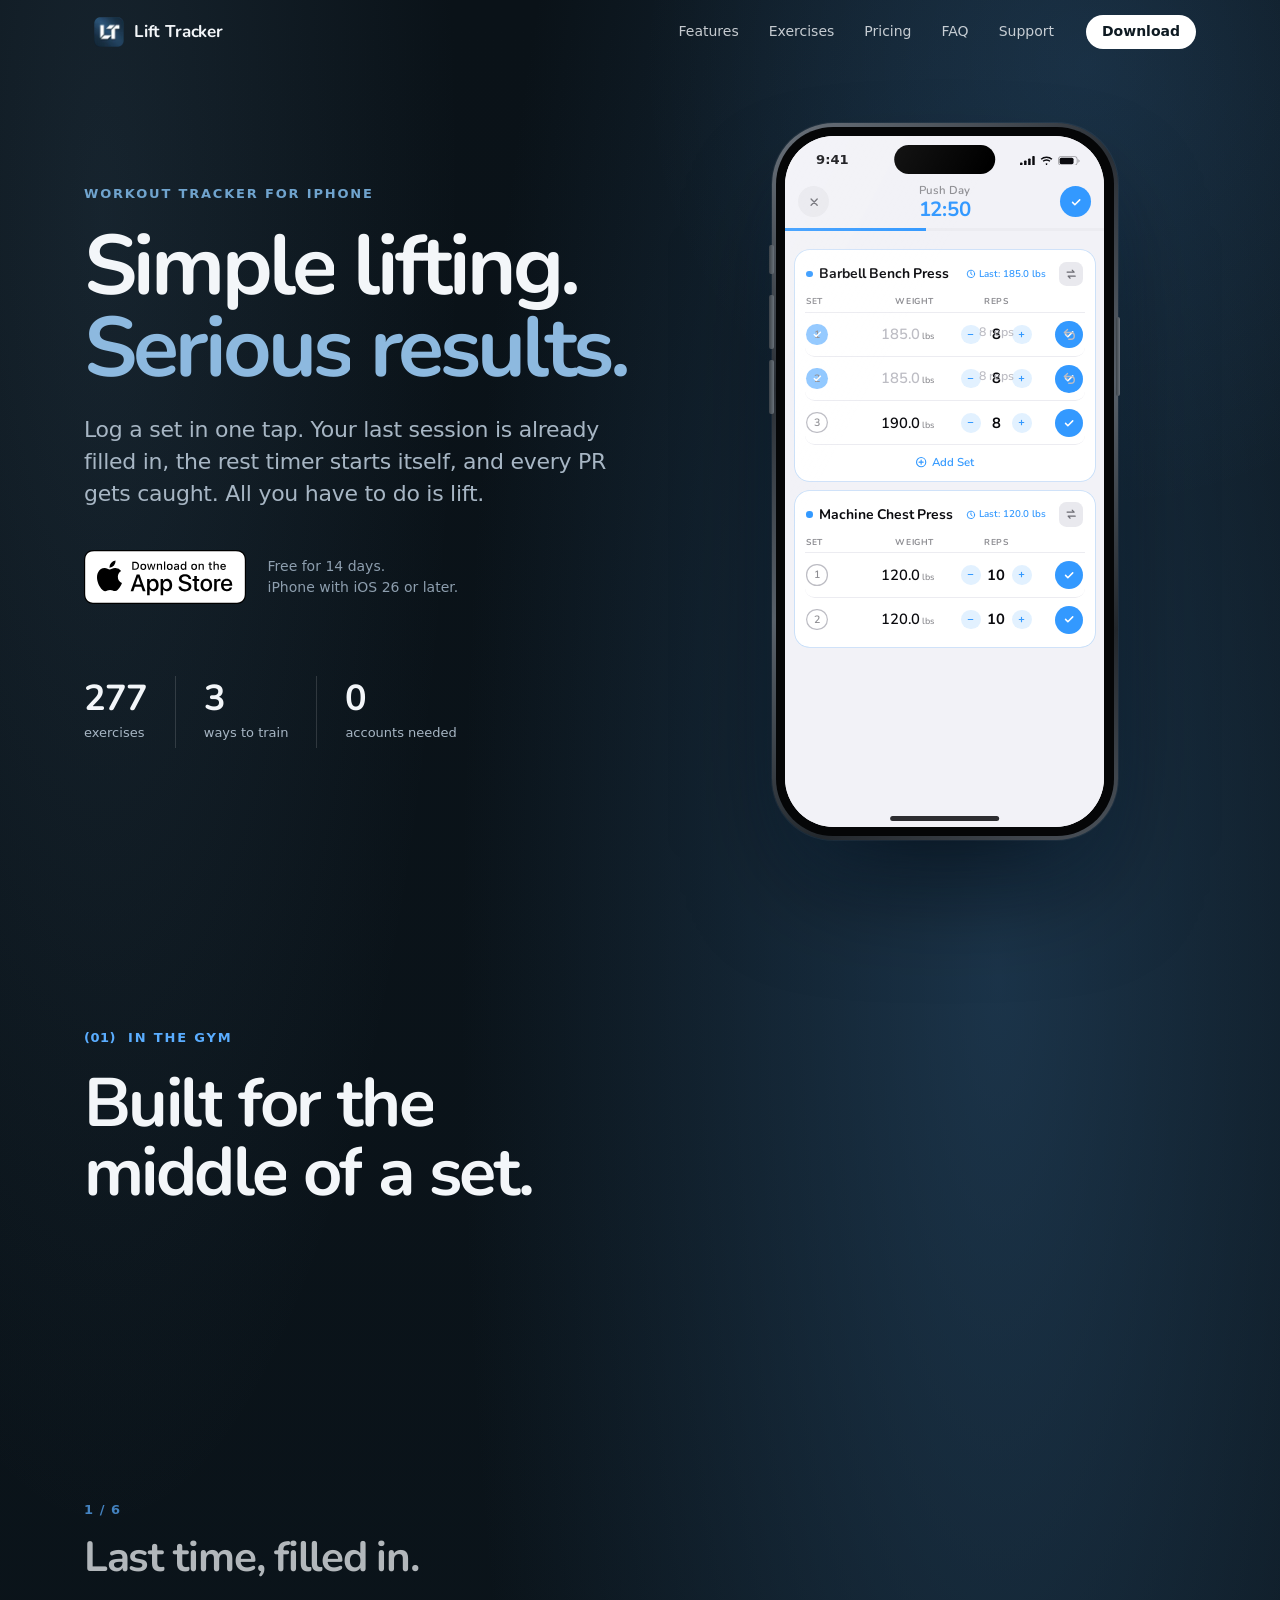
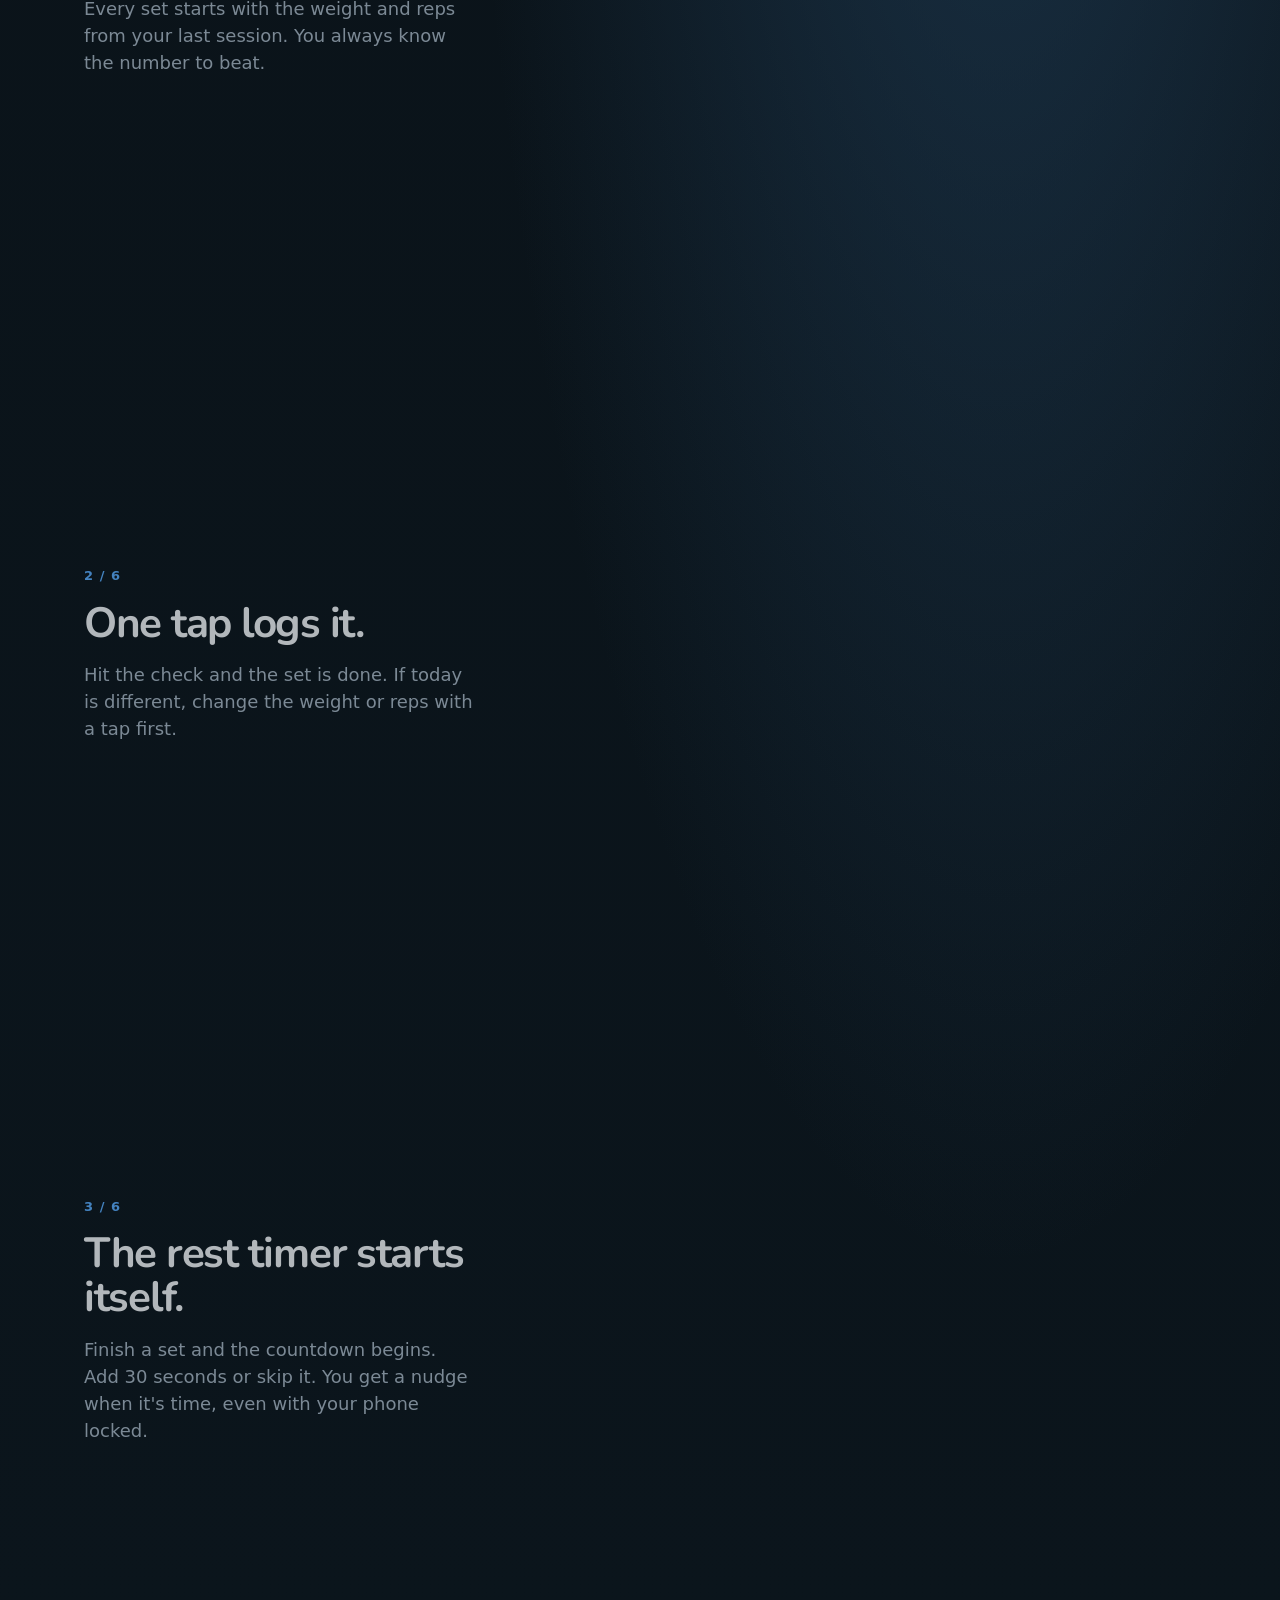
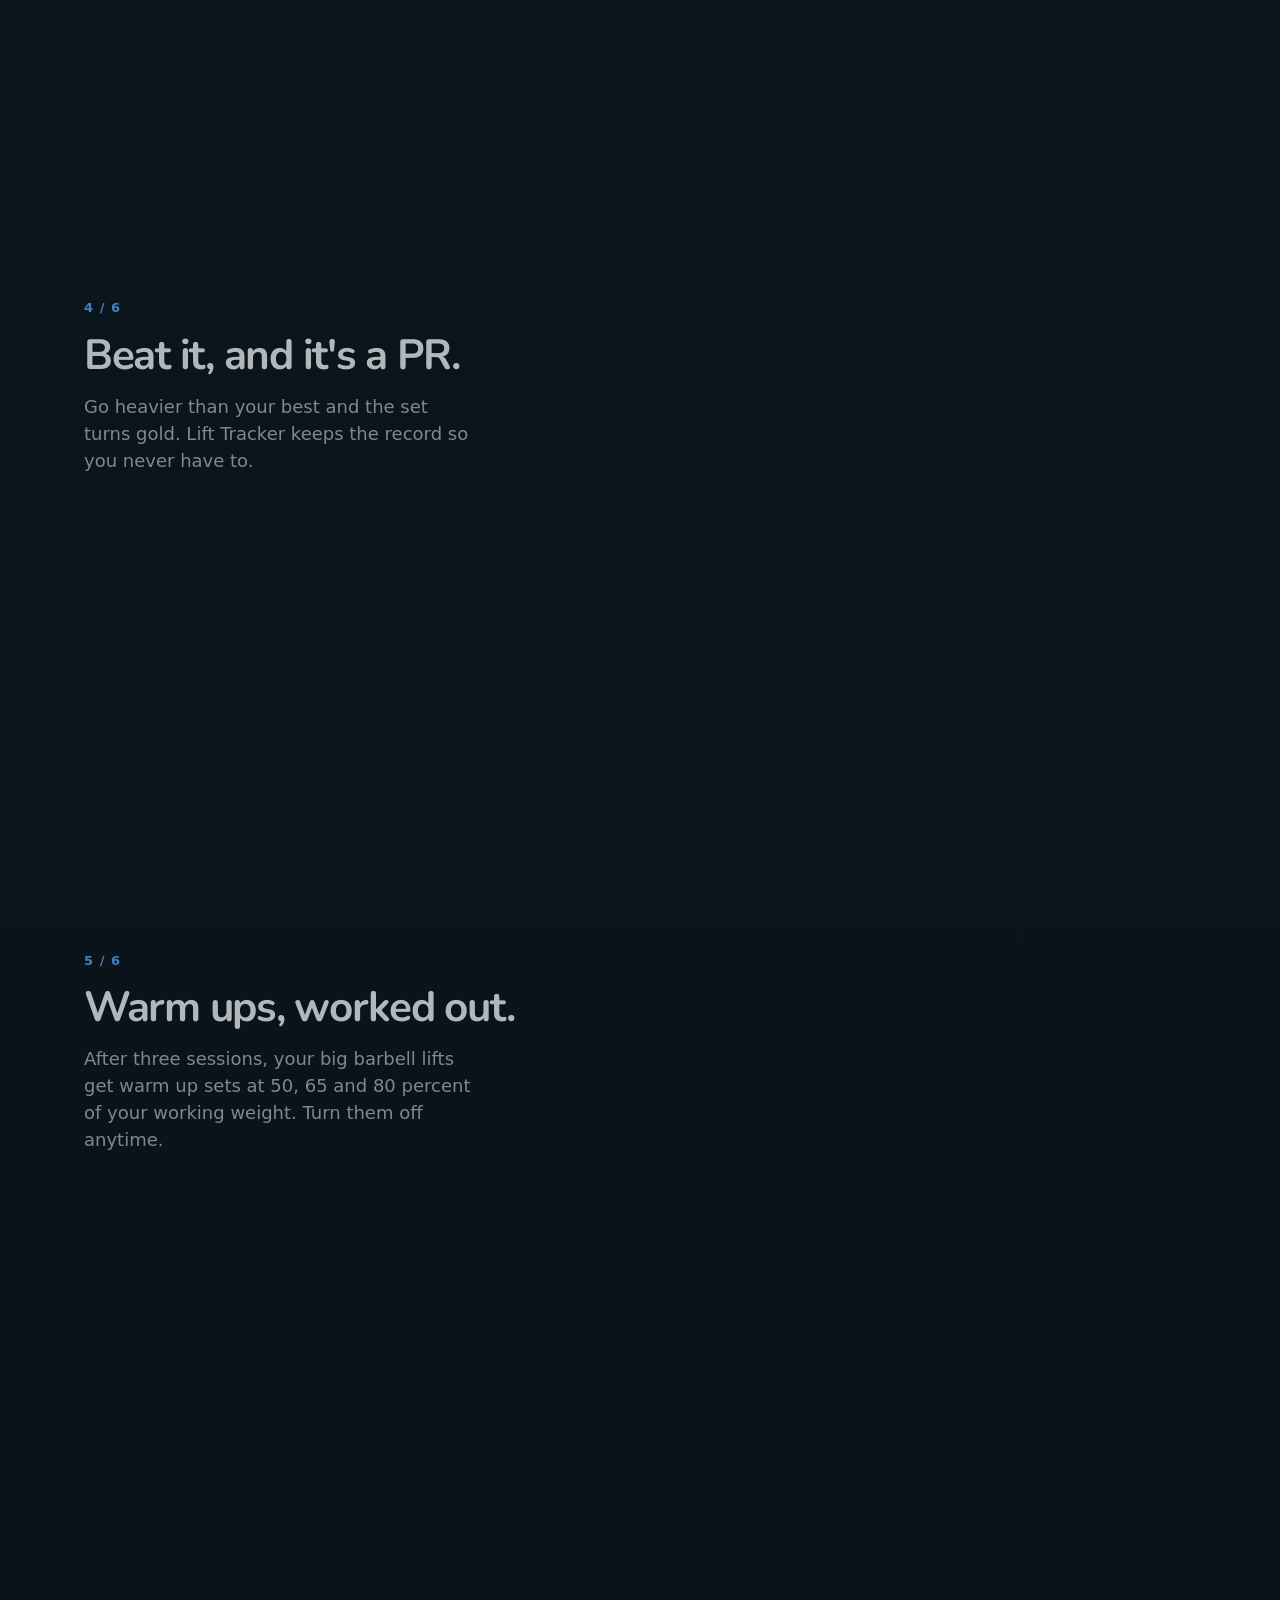
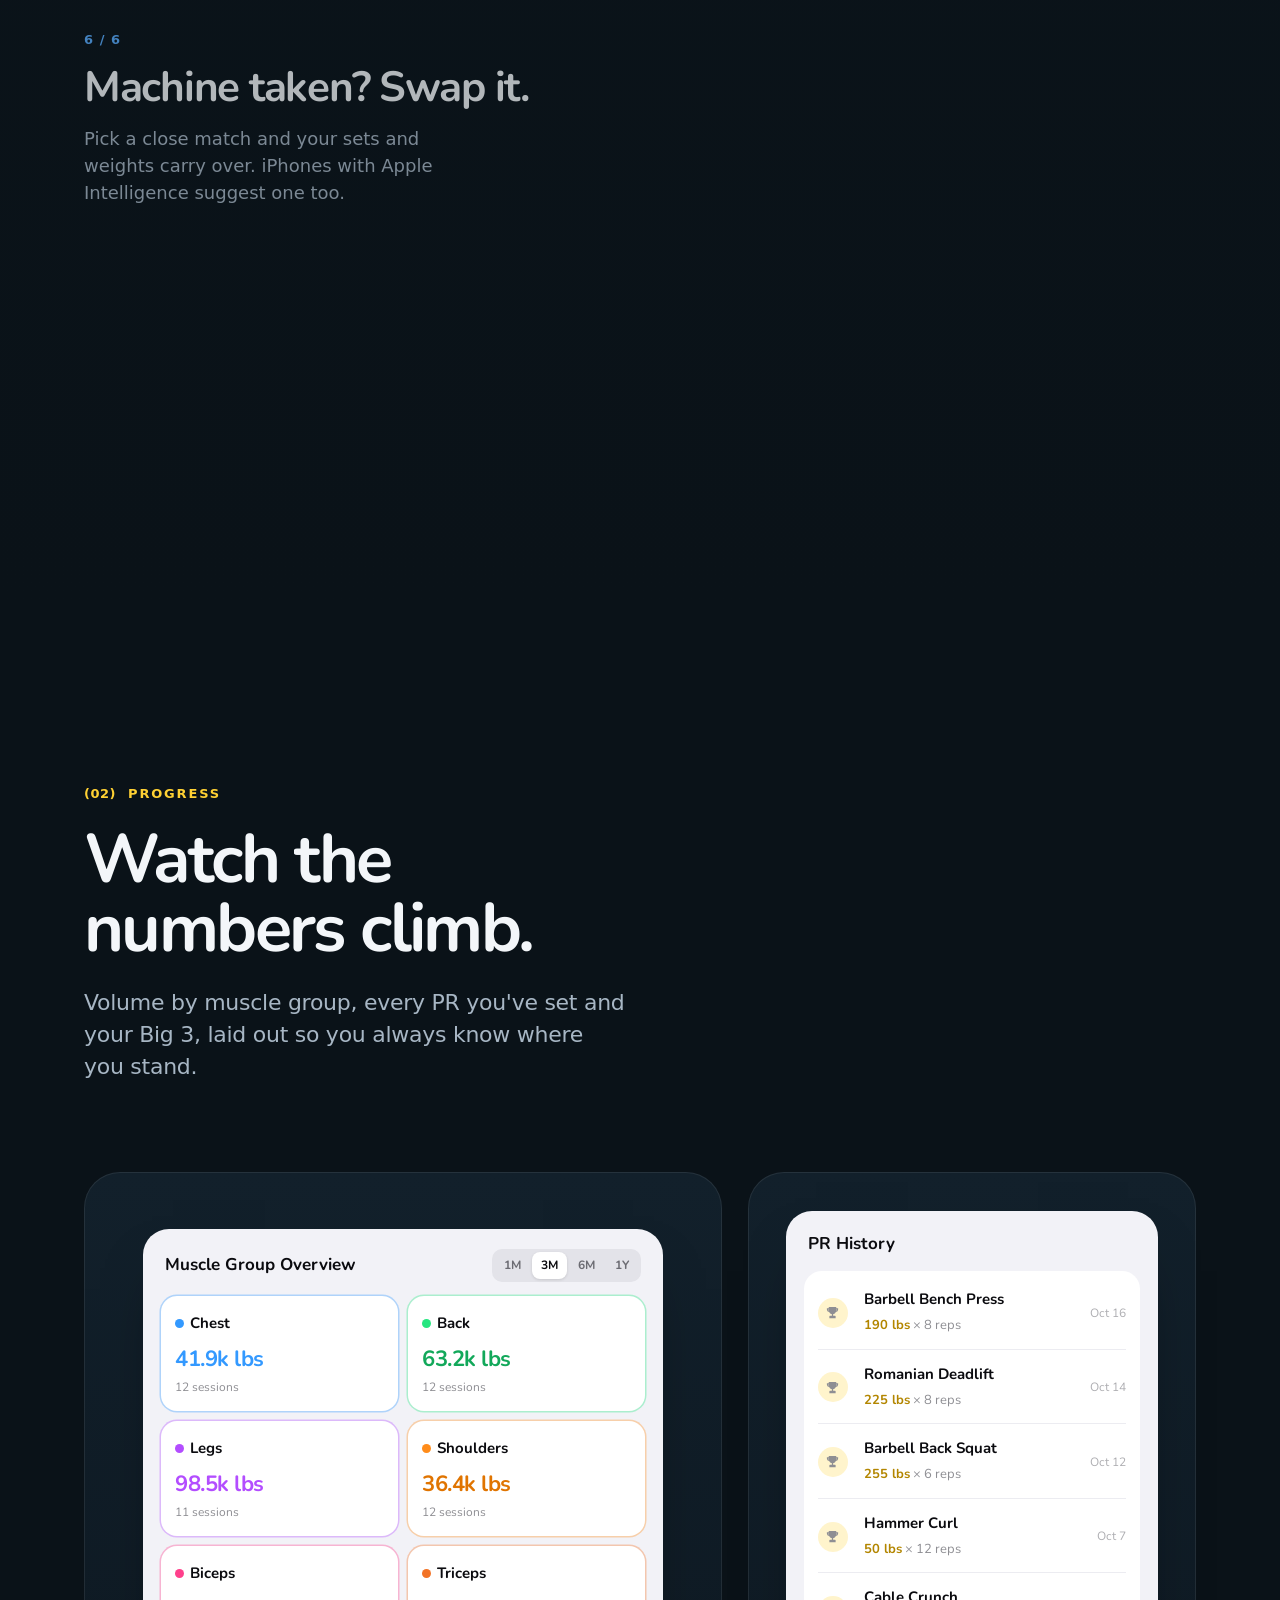
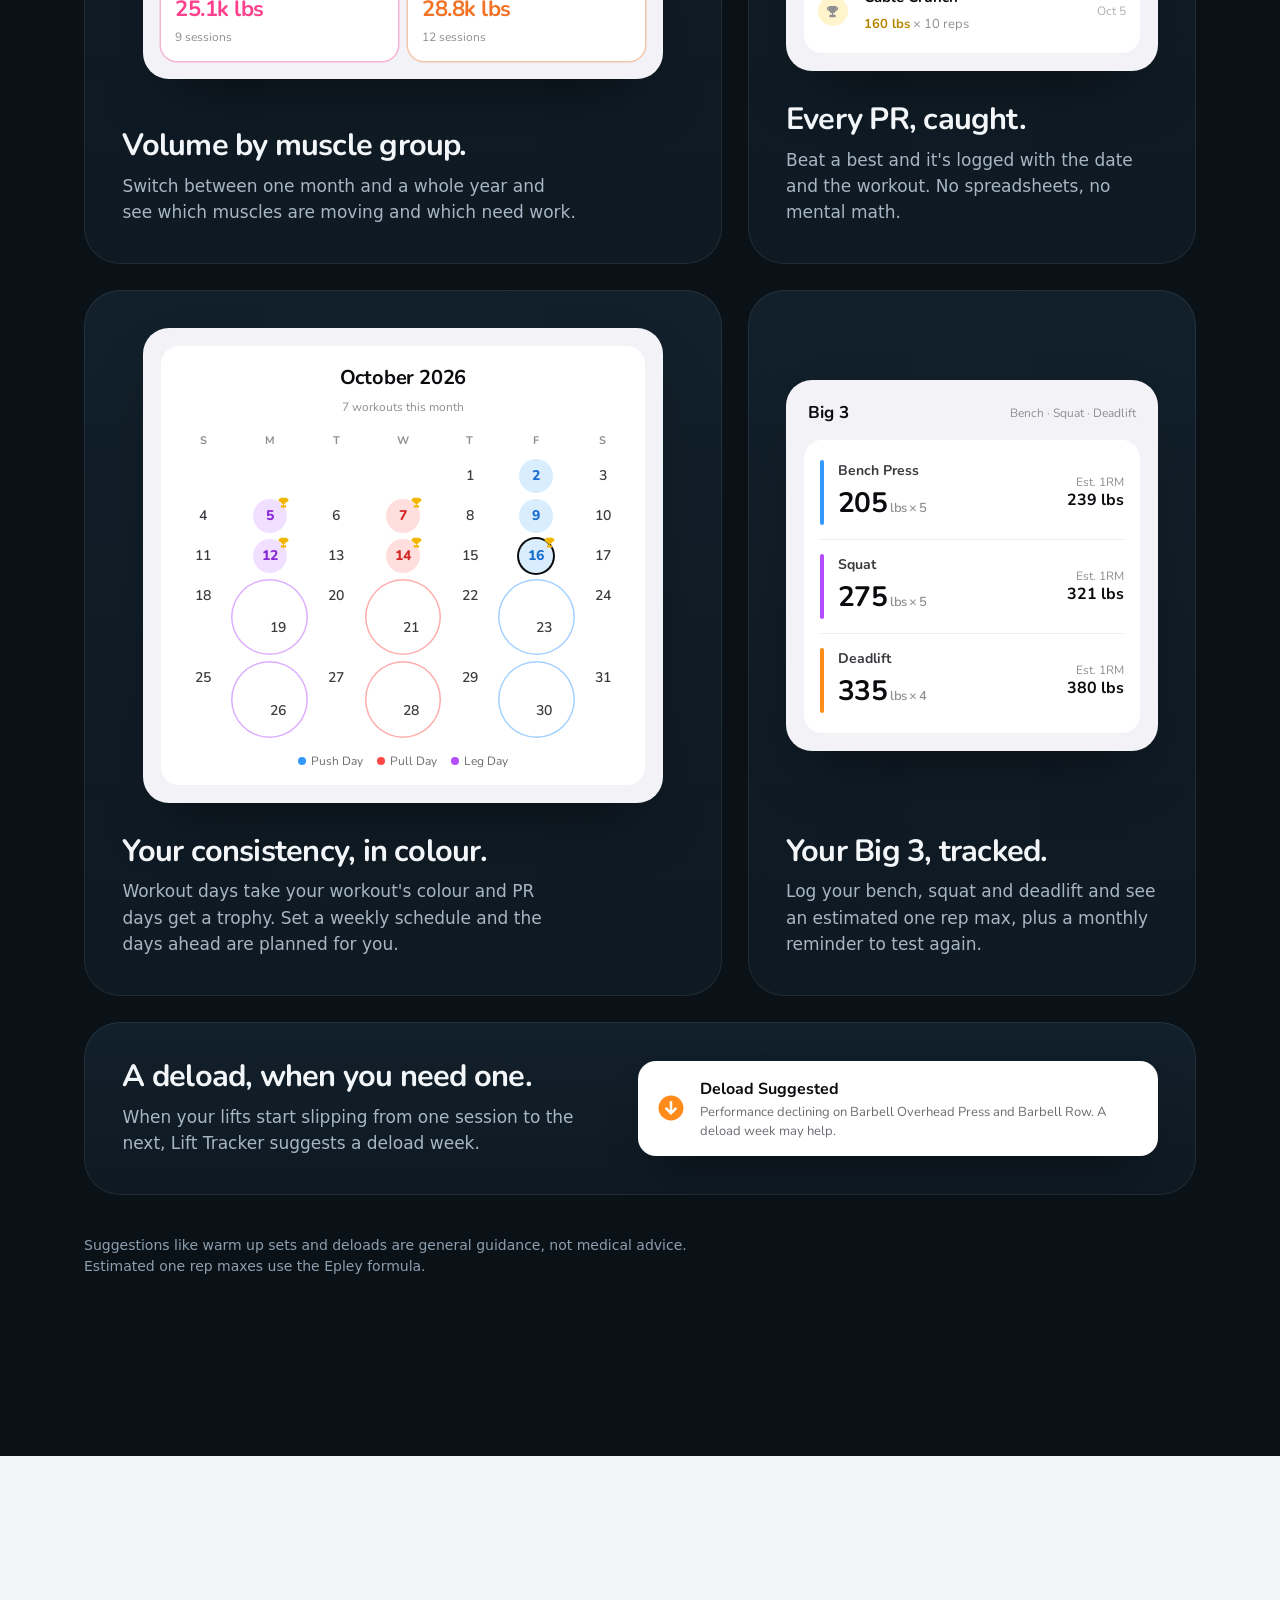
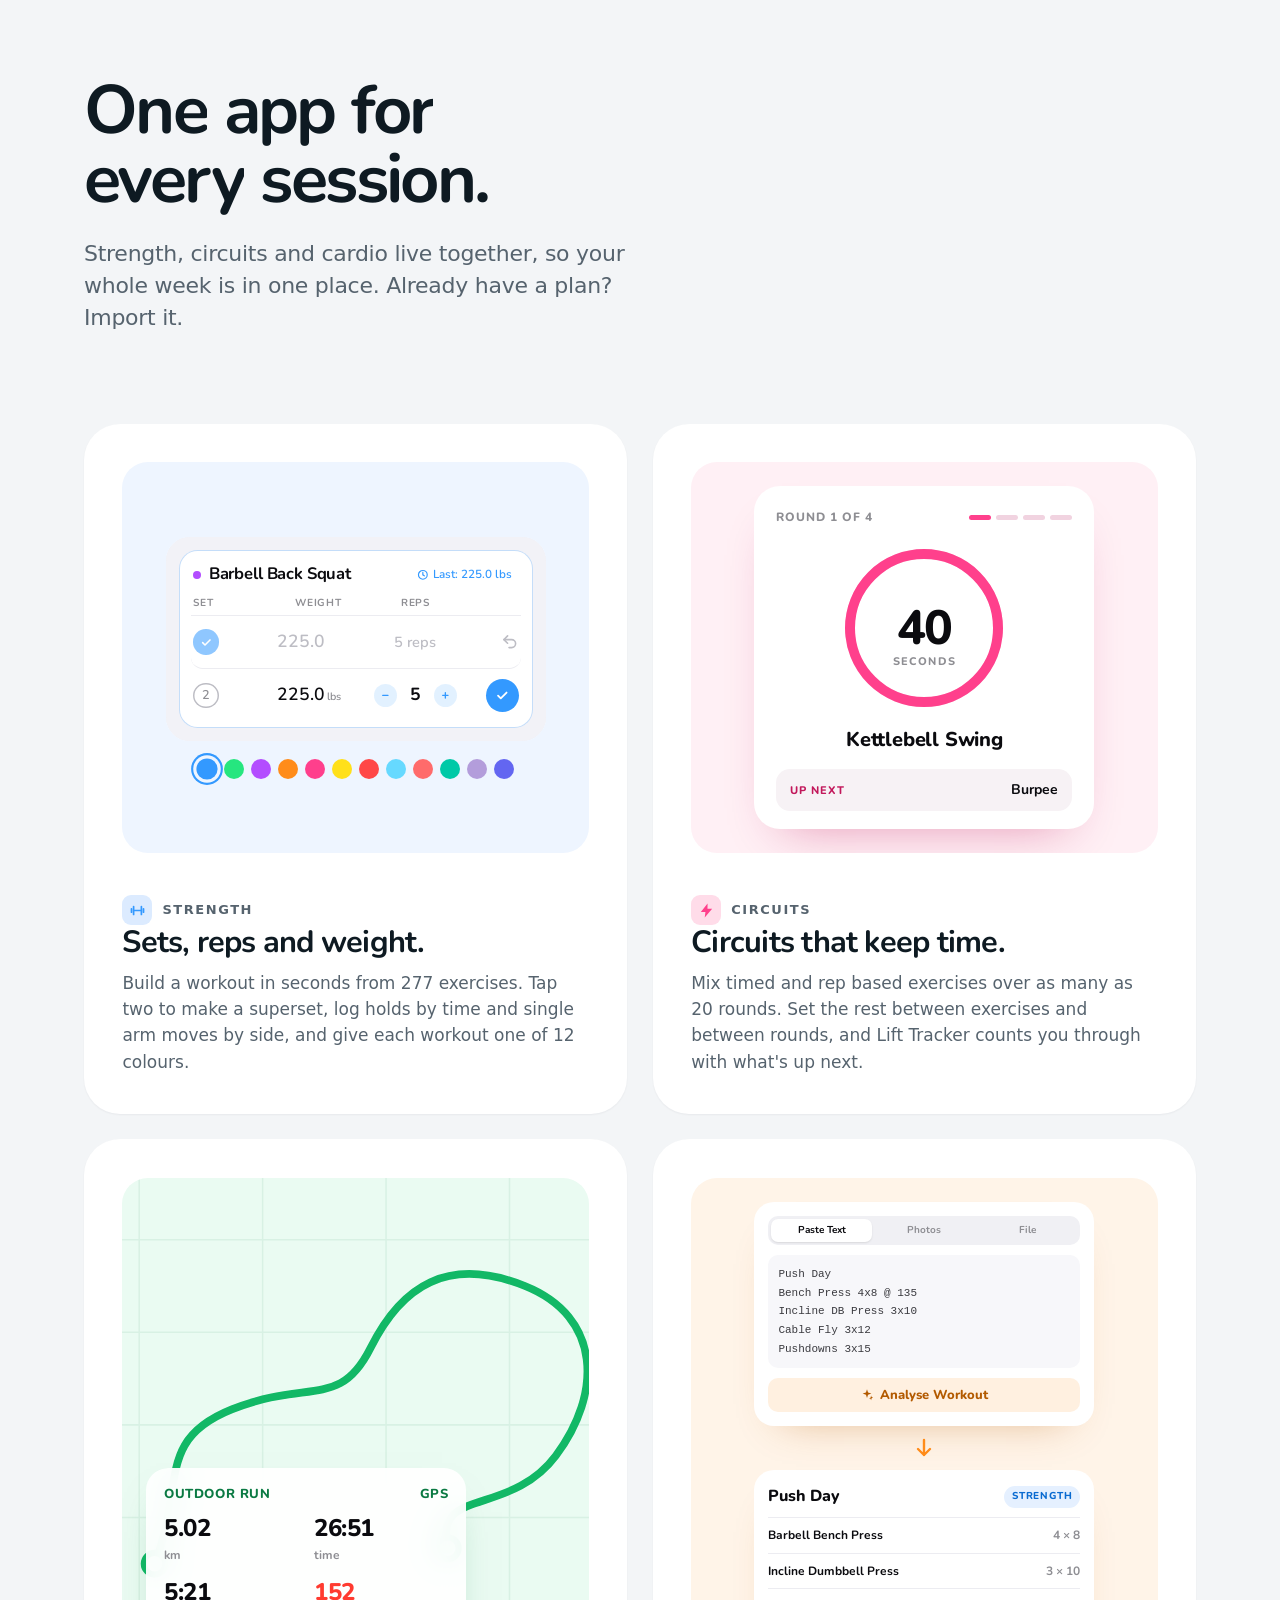
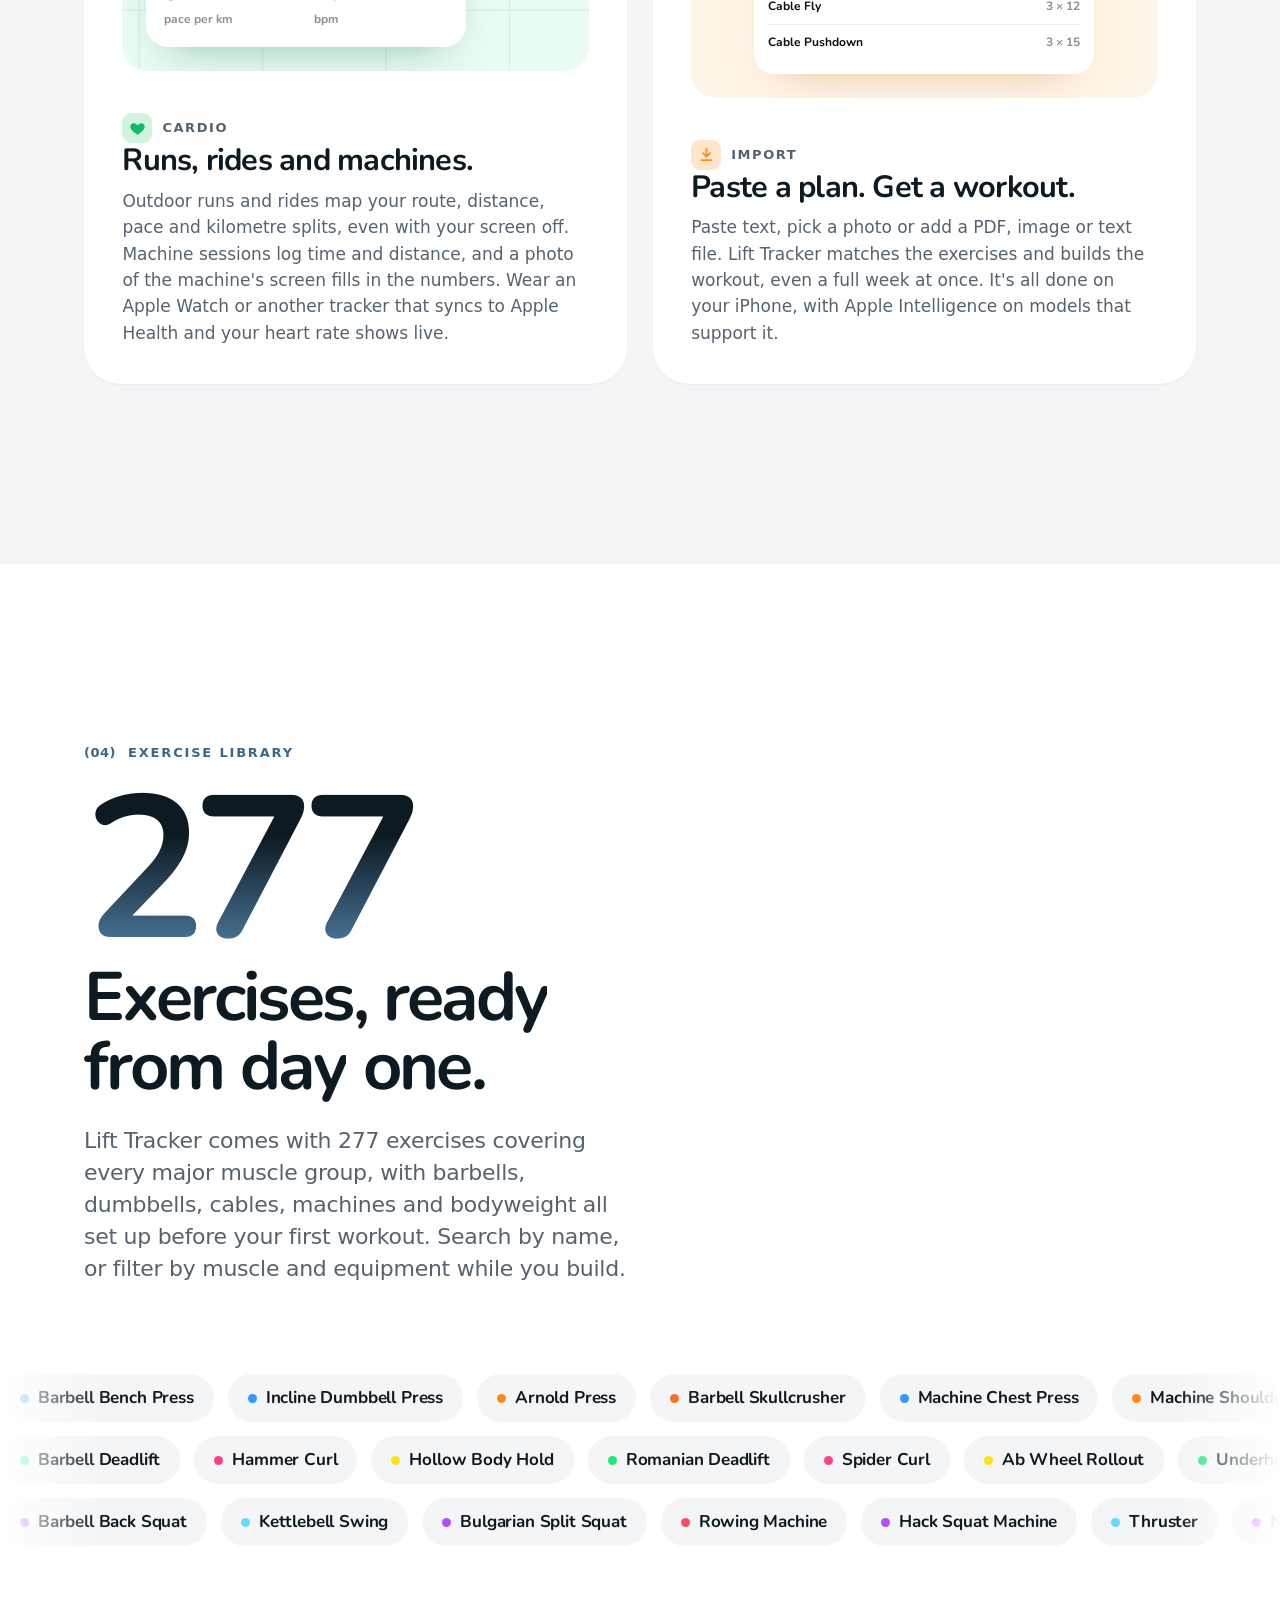
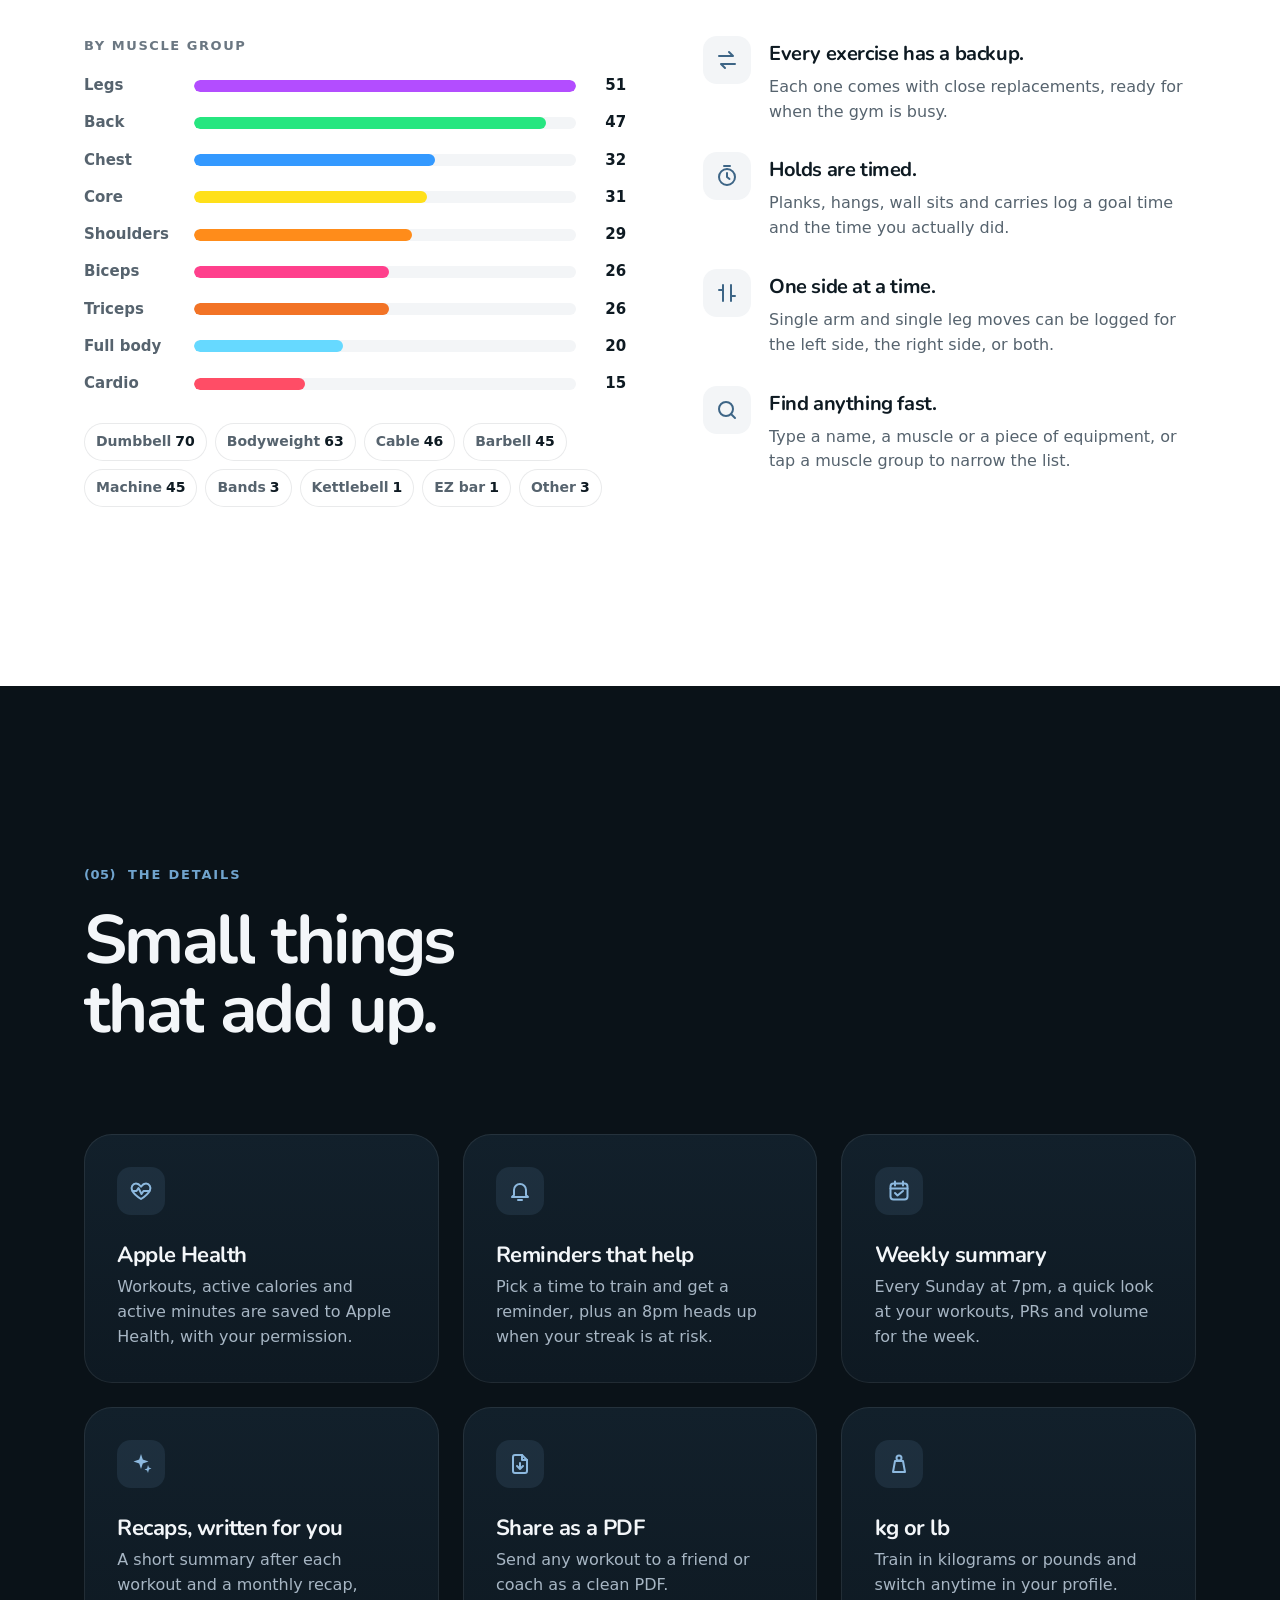
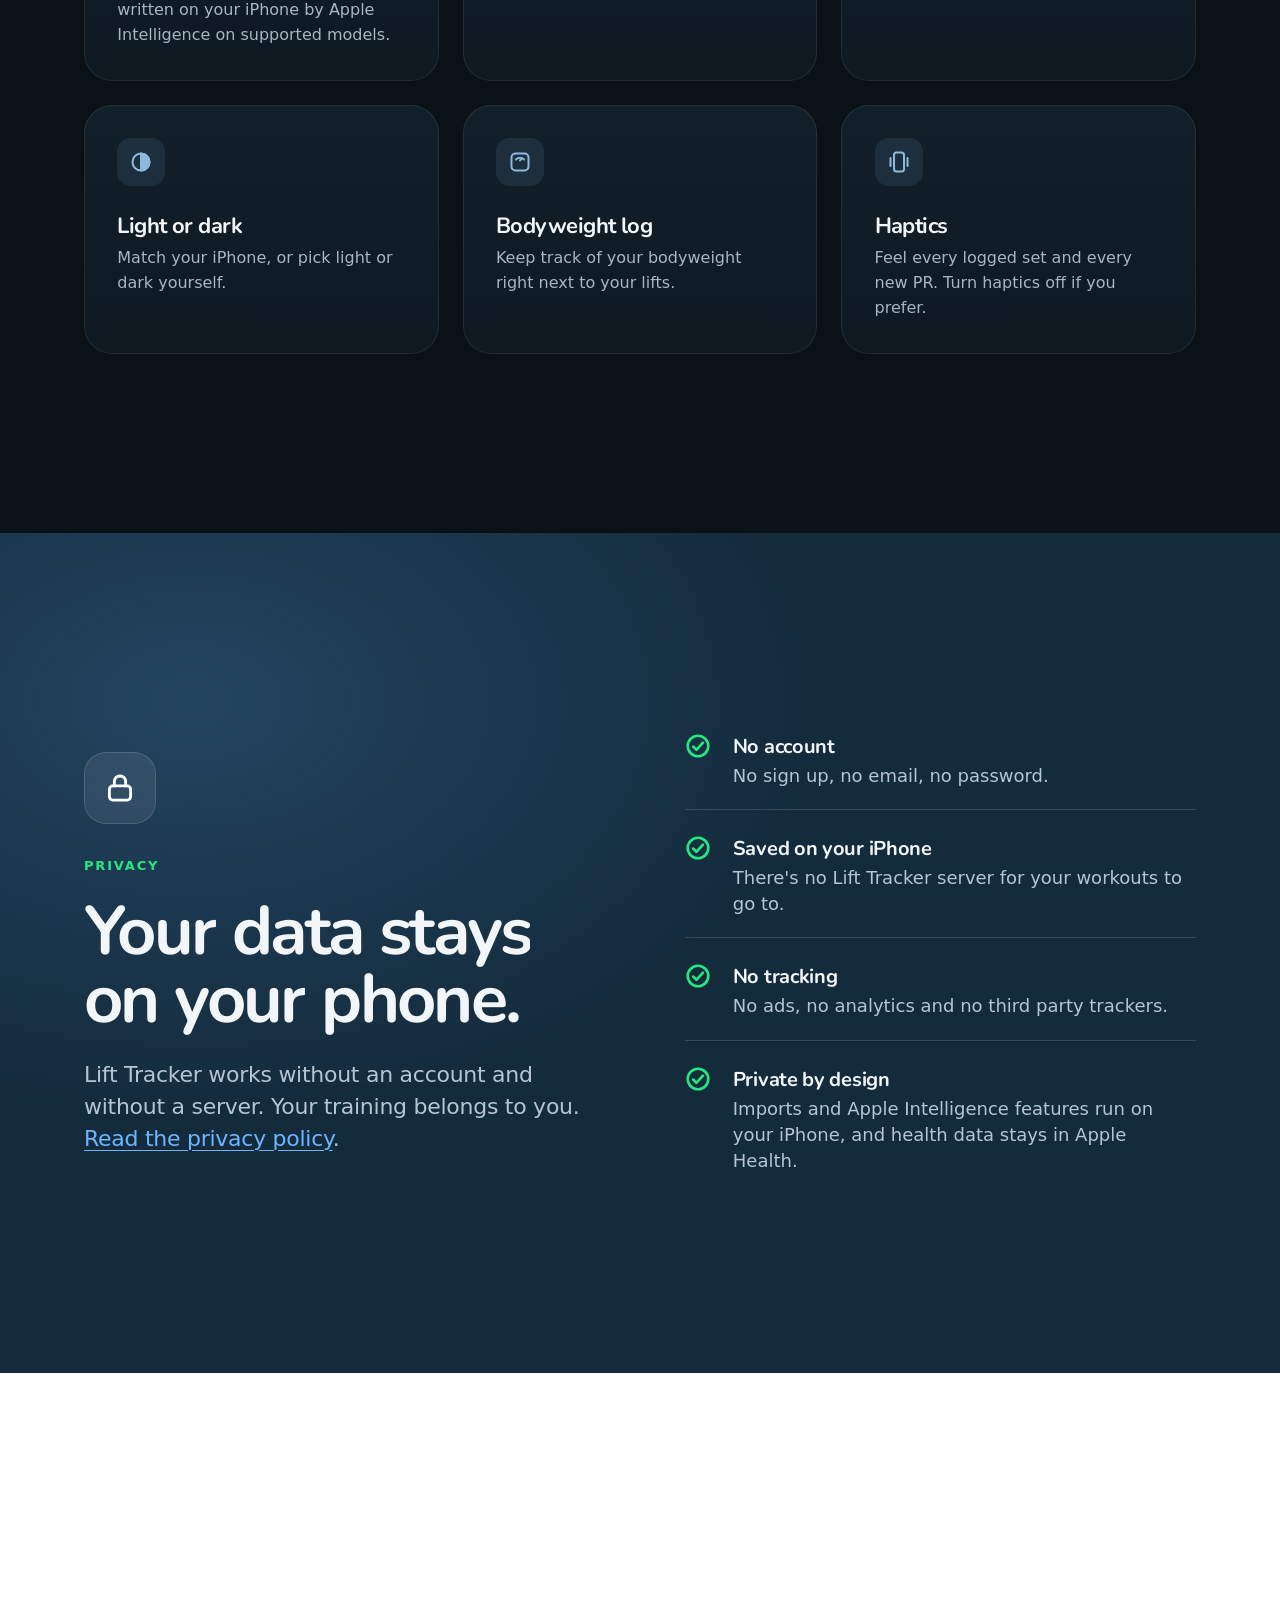
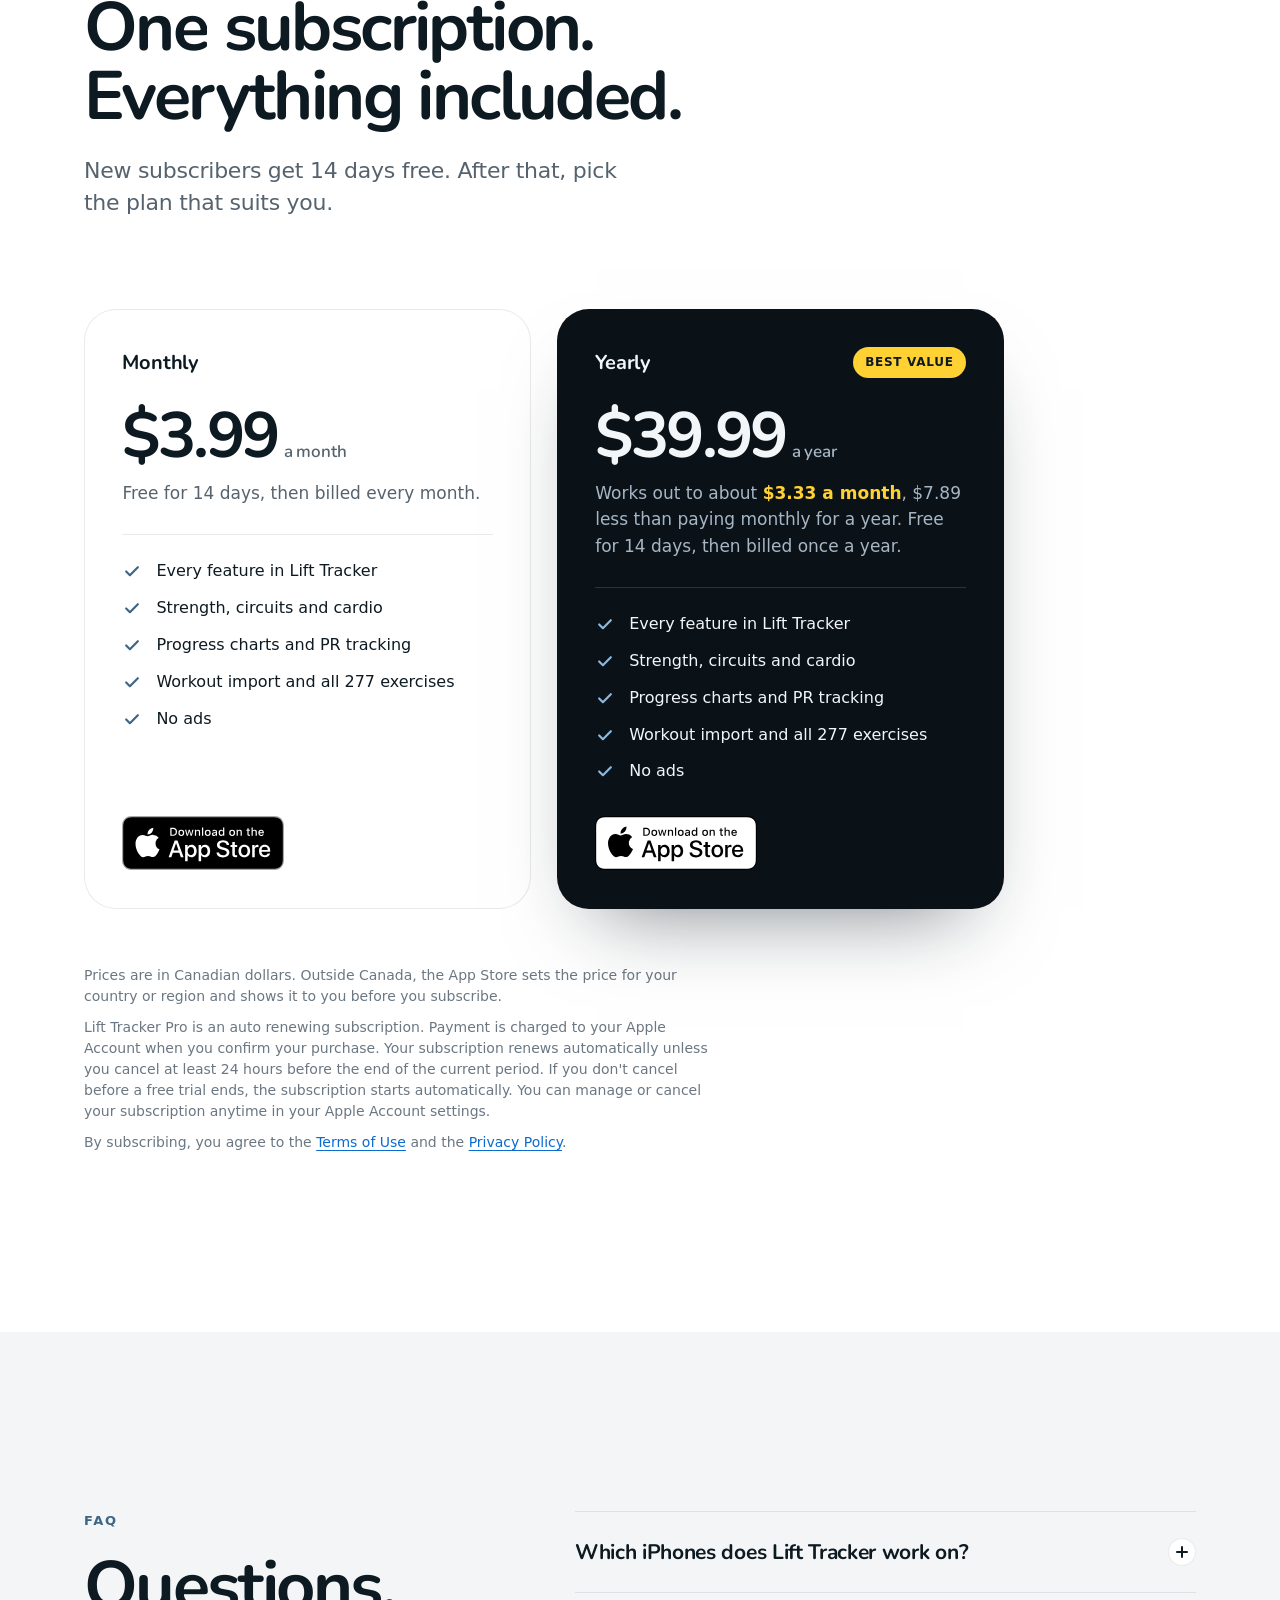
==== commit b954baa9: "Launch the new lifttracker.ca Replaces the pre-launch beta page with the new marketing site: home, s" ====
--- a/index.html
+++ b/index.html
@@ -1,821 +1,778 @@
-<!DOCTYPE html>
-<html lang="en">
+<!doctype html>
+<html lang="en-CA">
 <head>
-<meta charset="UTF-8">
-<meta name="viewport" content="width=device-width, initial-scale=1.0">
-<title>Lift Tracker — Simple lifting. Serious results.</title>
-<meta name="description" content="The workout tracker built around simplicity. Log lifting sessions, track PRs, monitor cardio, and watch your progress — all on iPhone.">
-<link rel="preconnect" href="https://fonts.googleapis.com">
-<link rel="preconnect" href="https://fonts.gstatic.com" crossorigin>
-<link href="https://fonts.googleapis.com/css2?family=DM+Sans:ital,opsz,wght@0,9..40,400;0,9..40,500;0,9..40,600;0,9..40,700;1,9..40,400;1,9..40,700&family=DM+Serif+Display:ital@0;1&display=swap" rel="stylesheet">
-<style>
-/* ── Reset & Base ───────────────────────────────────────────────────────── */
-*,*::before,*::after{box-sizing:border-box;margin:0;padding:0}
-:root{
-  --blue:#2B8EFF;
-  --blue-dim:rgba(43,142,255,0.10);
-  --blue-border:rgba(43,142,255,0.22);
-  --text:#1a1a2e;
-  --muted:#6b7280;
-  --subtle:#9ca3af;
-  --bg:#f7f7f9;
-  --card:#ffffff;
-  --border:rgba(0,0,0,0.07);
-  --dark:#0d0d1a;
-  --pink:#FF3F8C;
-  --green:#30D158;
-  --purple:#9B6DFF;
+<meta charset="utf-8">
+<meta name="viewport" content="width=device-width, initial-scale=1, viewport-fit=cover">
+<title>Lift Tracker: Gym Workout Log for iPhone</title>
+<meta name="description" content="Log a set in one tap. Your last session is filled in, the rest timer starts itself and every PR gets caught. Strength, circuits and cardio. No account needed.">
+<link rel="canonical" href="https://lifttracker.ca/">
+<meta name="apple-itunes-app" content="app-id=6761788196">
+<meta name="theme-color" content="#0A1218">
+
+<link rel="icon" href="/favicon.ico" sizes="any">
+<link rel="icon" type="image/png" sizes="32x32" href="/assets/img/icons/icon-32.png">
+<link rel="apple-touch-icon" href="/apple-touch-icon.png">
+<link rel="manifest" href="/site.webmanifest">
+
+<meta property="og:type" content="website">
+<meta property="og:site_name" content="Lift Tracker">
+<meta property="og:locale" content="en_CA">
+<meta property="og:url" content="https://lifttracker.ca/">
+<meta property="og:title" content="Lift Tracker: Gym Workout Log for iPhone">
+<meta property="og:description" content="Simple lifting. Serious results. Log a set in one tap, catch every PR and keep strength, circuits and cardio in one app.">
+<meta property="og:image" content="https://lifttracker.ca/assets/img/og-image.jpg">
+<meta property="og:image:width" content="1200">
+<meta property="og:image:height" content="630">
+<meta property="og:image:alt" content="Lift Tracker app icon with the line Simple lifting. Serious results.">
+<meta name="twitter:card" content="summary_large_image">
+<meta name="twitter:site" content="@LiftTrackerApp">
+
+<link rel="preload" href="/assets/fonts/nunito-latin-wght.woff2" as="font" type="font/woff2" crossorigin>
+<link rel="stylesheet" href="/assets/css/site.css">
+<script>document.documentElement.classList.add('js');</script>
+<script src="/assets/js/site.js" defer></script>
+
+<script type="application/ld+json">
+{
+  "@context": "https://schema.org",
+  "@type": "SoftwareApplication",
+  "name": "Lift Tracker: Gym Workout Log",
+  "alternateName": "Lift Tracker",
+  "description": "A simple workout tracker for iPhone. Log a set in one tap, see your last session filled in, let the rest timer run itself and catch every personal record. Strength, circuits and cardio in one app, with your data kept on your phone.",
+  "url": "https://lifttracker.ca/",
+  "image": "https://lifttracker.ca/assets/img/og-image.jpg",
+  "operatingSystem": "iOS 26.0 or later",
+  "applicationCategory": "HealthApplication",
+  "downloadUrl": "https://apps.apple.com/ca/app/lift-tracker-gym-workout-log/id6761788196",
+  "installUrl": "https://apps.apple.com/ca/app/lift-tracker-gym-workout-log/id6761788196",
+  "author": { "@type": "Person", "name": "Aamer Seth" },
+  "publisher": {
+    "@type": "Organization",
+    "name": "Seth Technologies",
+    "url": "https://lifttracker.ca/",
+    "logo": "https://lifttracker.ca/assets/img/icons/icon-512.png",
+    "email": "hello@lifttracker.ca",
+    "sameAs": ["https://instagram.com/LiftTrackerApp", "https://x.com/LiftTrackerApp"]
+  },
+  "offers": [
+    { "@type": "Offer", "name": "Free download", "price": "0", "priceCurrency": "CAD", "url": "https://apps.apple.com/ca/app/lift-tracker-gym-workout-log/id6761788196" },
+    { "@type": "Offer", "name": "Lift Tracker Pro, monthly", "price": "3.99", "priceCurrency": "CAD", "url": "https://apps.apple.com/ca/app/lift-tracker-gym-workout-log/id6761788196",
+      "priceSpecification": { "@type": "UnitPriceSpecification", "price": "3.99", "priceCurrency": "CAD", "billingDuration": "P1M", "unitText": "month" } },
+    { "@type": "Offer", "name": "Lift Tracker Pro, yearly", "price": "39.99", "priceCurrency": "CAD", "url": "https://apps.apple.com/ca/app/lift-tracker-gym-workout-log/id6761788196",
+      "priceSpecification": { "@type": "UnitPriceSpecification", "price": "39.99", "priceCurrency": "CAD", "billingDuration": "P1Y", "unitText": "year" } }
+  ]
 }
-html{scroll-behavior:smooth;-webkit-text-size-adjust:100%}
-body{
-  font-family:'DM Sans',sans-serif;
-  background:var(--bg);
-  color:var(--text);
-  line-height:1.6;
-  overflow-x:hidden;
+</script>
+<script type="application/ld+json">
+{
+  "@context": "https://schema.org",
+  "@type": "FAQPage",
+  "mainEntity": [
+    { "@type": "Question", "name": "Which iPhones does Lift Tracker work on?", "acceptedAnswer": { "@type": "Answer", "text": "Any iPhone running iOS 26 or later. Workout recaps and AI swap suggestions need an iPhone that supports Apple Intelligence. Everything else, including import, works on every supported iPhone." } },
+    { "@type": "Question", "name": "How much does Lift Tracker cost?", "acceptedAnswer": { "@type": "Answer", "text": "Lift Tracker is free to download, and a Lift Tracker Pro subscription unlocks the app. New subscribers get 14 days free. After that it's $3.99 a month or $39.99 a year in Canada. Outside Canada, the App Store shows your local price before you subscribe." } },
+    { "@type": "Question", "name": "How do I cancel my subscription?", "acceptedAnswer": { "@type": "Answer", "text": "Open Settings on your iPhone, tap your name, then Subscriptions, then Lift Tracker. Cancel at least 24 hours before your trial or current period ends and you won't be charged again. You keep access until the period is over." } },
+    { "@type": "Question", "name": "Do I need to make an account?", "acceptedAnswer": { "@type": "Answer", "text": "No. There's no sign up, no email and no password. Download the app and start lifting." } },
+    { "@type": "Question", "name": "Where is my workout data stored?", "acceptedAnswer": { "@type": "Answer", "text": "On your iPhone. Lift Tracker doesn't send your workouts anywhere, and there's no server holding a copy. Because your data lives on your phone, it's included in your regular iPhone backup." } },
+    { "@type": "Question", "name": "What happens when I get a new iPhone?", "acceptedAnswer": { "@type": "Answer", "text": "Set up your new iPhone from an iCloud or computer backup, or transfer straight from your old one, and your workouts come with you. If you delete the app without a backup, your history can't be recovered." } },
+    { "@type": "Question", "name": "Does it work with Apple Health and Apple Watch?", "acceptedAnswer": { "@type": "Answer", "text": "Lift Tracker saves your workouts, active calories and active minutes to Apple Health, with your permission. There isn't an Apple Watch app, but if you wear a Watch or another tracker that syncs heart rate to Apple Health, your live heart rate shows during cardio." } },
+    { "@type": "Question", "name": "Can I track cardio and circuits too?", "acceptedAnswer": { "@type": "Answer", "text": "Yes. Outdoor runs and rides use GPS for your route, distance and pace. Treadmills, bikes, rowers and other machines log time and distance. Circuits handle timed or rep based exercises, rounds and rest." } },
+    { "@type": "Question", "name": "Does importing a workout upload it anywhere?", "acceptedAnswer": { "@type": "Answer", "text": "No. Text, photos and files are read on your iPhone. On iPhones with Apple Intelligence, Apple's on device model turns them into a workout. On other iPhones, a built in parser does the job. Nothing is uploaded." } },
+    { "@type": "Question", "name": "Can I use kilograms?", "acceptedAnswer": { "@type": "Answer", "text": "Yes. Switch between kg and lb anytime in your profile." } },
+    { "@type": "Question", "name": "Is there an Android version?", "acceptedAnswer": { "@type": "Answer", "text": "No. Lift Tracker is made for iPhone." } },
+    { "@type": "Question", "name": "How do I get help?", "acceptedAnswer": { "@type": "Answer", "text": "Email hello@lifttracker.ca or visit the Support page. We aim to reply within 1 to 2 business days." } }
+  ]
 }
-img{max-width:100%;height:auto;display:block}
-a{color:inherit;text-decoration:none}
-button{cursor:pointer;font-family:inherit;border:none;outline:none}
-
-/* ── Animations ─────────────────────────────────────────────────────────── */
-@keyframes fadeUp{from{opacity:0;transform:translateY(24px)}to{opacity:1;transform:translateY(0)}}
-@keyframes pulse{0%,100%{opacity:1;transform:scale(1)}50%{opacity:0.4;transform:scale(1.4)}}
-@keyframes float{0%,100%{transform:translateY(0)}50%{transform:translateY(-10px)}}
-@keyframes orb1{0%,100%{transform:translate(0,0)}50%{transform:translate(30px,-20px)}}
-@keyframes orb2{0%,100%{transform:translate(0,0)}50%{transform:translate(-20px,30px)}}
-.fade-up{opacity:0;animation:fadeUp 0.7s ease forwards}
-.delay-1{animation-delay:0.1s}
-.delay-2{animation-delay:0.2s}
-.delay-3{animation-delay:0.3s}
-.delay-4{animation-delay:0.4s}
-.delay-5{animation-delay:0.5s}
-
-/* ── Nav ────────────────────────────────────────────────────────────────── */
-nav{
-  position:sticky;top:0;z-index:100;
-  display:flex;align-items:center;justify-content:space-between;
-  padding:14px 5%;
-  background:rgba(247,247,249,0.85);
-  backdrop-filter:blur(20px);
-  -webkit-backdrop-filter:blur(20px);
-  border-bottom:0.5px solid var(--border);
-}
-.nav-logo{display:flex;align-items:center;gap:10px}
-.nav-logo-mark{
-  width:34px;height:34px;border-radius:9px;
-  background:linear-gradient(135deg,#4A7FA5 0%,#2B5F85 100%);
-  display:flex;align-items:center;justify-content:center;
-  font-size:11px;font-weight:800;color:#fff;font-style:italic;letter-spacing:-0.5px;
-  flex-shrink:0;
-}
-.nav-logo-name{font-size:16px;font-weight:700;letter-spacing:-0.3px;color:var(--text)}
-.nav-right{display:flex;align-items:center;gap:12px}
-.nav-link{font-size:14px;font-weight:500;color:var(--muted);display:none}
-@media(min-width:640px){.nav-link{display:block}}
-.nav-dl{
-  display:inline-flex;align-items:center;gap:7px;
-  padding:9px 18px;border-radius:22px;
-  background:var(--blue);color:#fff;
-  font-size:13px;font-weight:600;
-  transition:opacity 0.2s,transform 0.15s;
-}
-.nav-dl:hover{opacity:0.88;transform:scale(1.03)}
-.nav-dl:active{transform:scale(0.97)}
-
-/* ── Hero ───────────────────────────────────────────────────────────────── */
-.hero{
-  position:relative;overflow:hidden;
-  padding:80px 5% 60px;
-  text-align:center;
-}
-.hero-orb{
-  position:absolute;border-radius:50%;filter:blur(80px);pointer-events:none;
-}
-.hero-orb-1{width:500px;height:500px;background:#2B8EFF;opacity:0.10;top:-180px;left:-120px;animation:orb1 12s ease-in-out infinite}
-.hero-orb-2{width:400px;height:400px;background:#9B6DFF;opacity:0.09;bottom:-100px;right:-80px;animation:orb2 14s ease-in-out infinite}
-.hero-inner{position:relative;z-index:1;max-width:700px;margin:0 auto}
-.hero-eyebrow{
-  display:inline-flex;align-items:center;gap:7px;
-  padding:6px 15px;border-radius:22px;
-  background:var(--blue-dim);border:0.5px solid var(--blue-border);
-  font-size:12px;font-weight:600;color:var(--blue);
-  margin-bottom:24px;letter-spacing:0.03em;
-}
-.hero-eyebrow-dot{width:6px;height:6px;border-radius:50%;background:var(--blue);animation:pulse 2s ease-in-out infinite}
-h1{
-  font-family:'DM Serif Display',serif;
-  font-size:clamp(44px,8vw,80px);
-  line-height:1.00;letter-spacing:-2px;
-  color:var(--text);margin-bottom:12px;
-}
-h1 em{
-  font-style:italic;
-  background:linear-gradient(135deg,var(--blue) 0%,#7B5FFF 100%);
-  -webkit-background-clip:text;-webkit-text-fill-color:transparent;
-  background-clip:text;
-}
-.hero-sub{
-  font-size:clamp(16px,2.5vw,20px);color:var(--muted);
-  max-width:480px;margin:0 auto 32px;line-height:1.7;font-weight:400;
-}
-.hero-cta{display:flex;align-items:center;justify-content:center;gap:12px;flex-wrap:wrap;margin-bottom:56px}
-.btn-primary{
-  display:inline-flex;align-items:center;gap:8px;
-  padding:15px 26px;border-radius:26px;
-  background:var(--blue);color:#fff;
-  font-size:15px;font-weight:600;letter-spacing:-0.2px;
-  transition:transform 0.15s,box-shadow 0.2s;
-  box-shadow:0 6px 24px rgba(43,142,255,0.30);
-}
-.btn-primary:hover{transform:scale(1.04);box-shadow:0 10px 32px rgba(43,142,255,0.40)}
-.btn-primary:active{transform:scale(0.97)}
-.btn-secondary{
-  display:inline-flex;align-items:center;gap:8px;
-  padding:14px 24px;border-radius:26px;
-  background:var(--card);color:var(--text);
-  font-size:15px;font-weight:500;
-  border:0.5px solid var(--border);
-  box-shadow:0 2px 12px rgba(0,0,0,0.06);
-  transition:transform 0.15s;
-}
-.btn-secondary:hover{transform:scale(1.03)}
-
-/* ── Phone Mockup ───────────────────────────────────────────────────────── */
-.phone-wrap{
-  max-width:260px;margin:0 auto;
-  animation:float 5s ease-in-out infinite;
-}
-.phone-frame{
-  background:var(--dark);border-radius:36px;overflow:hidden;
-  border:6px solid #1a1a2e;
-  box-shadow:0 40px 80px rgba(0,0,0,0.28),0 0 0 1px rgba(255,255,255,0.06);
-  position:relative;
-}
-.phone-notch{
-  position:absolute;top:0;left:50%;transform:translateX(-50%);
-  width:90px;height:28px;background:#1a1a2e;border-radius:0 0 16px 16px;z-index:10;
-}
-.phone-screen{padding:36px 14px 16px}
-.ph-status{display:flex;justify-content:space-between;padding:0 4px 10px;font-size:10px;font-weight:600;color:rgba(255,255,255,0.30)}
-.ph-header{display:flex;align-items:center;justify-content:space-between;margin-bottom:4px}
-.ph-xbtn,.ph-cbtn{width:28px;height:28px;border-radius:8px;display:flex;align-items:center;justify-content:center}
-.ph-xbtn{background:rgba(255,255,255,0.08)}
-.ph-cbtn{background:var(--pink)}
-.ph-title-area{text-align:center}
-.ph-wname{font-size:9px;font-weight:600;color:rgba(255,255,255,0.38);letter-spacing:0.08em}
-.ph-timer{font-size:22px;font-weight:700;color:var(--pink);letter-spacing:-1px;line-height:1}
-.ph-bar{height:2px;background:rgba(255,63,140,0.15);margin:6px 0 8px;border-radius:1px}
-.ph-bar-fill{height:100%;width:42%;background:var(--pink);border-radius:1px}
-.ph-card{background:rgba(255,255,255,0.05);border:0.5px solid rgba(255,255,255,0.08);border-radius:12px;padding:10px 11px;margin-bottom:6px}
-.ph-ex-header{display:flex;align-items:center;gap:6px;margin-bottom:7px}
-.ph-ex-dot{width:6px;height:6px;border-radius:50%;background:var(--pink);flex-shrink:0}
-.ph-ex-name{font-size:11px;font-weight:700;color:#fff}
-.ph-ex-last{font-size:8px;color:rgba(255,63,140,0.55);font-weight:600;margin-left:auto}
-.ph-set{display:flex;align-items:center;gap:7px;padding:4px 0}
-.ph-set-done{width:20px;height:20px;border-radius:5px;background:var(--pink);display:flex;align-items:center;justify-content:center;flex-shrink:0}
-.ph-set-empty{width:20px;height:20px;border-radius:5px;border:1px solid rgba(255,63,140,0.30);flex-shrink:0}
-.ph-set-wt{font-size:10px;font-weight:600;color:rgba(255,255,255,0.35);flex:1;text-align:center}
-.ph-set-rp{font-size:10px;color:rgba(255,255,255,0.30);flex:1;text-align:center}
-.ph-divider{height:0.5px;background:rgba(255,255,255,0.06);margin:3px 0}
-.ph-active-wt{font-size:12px;font-weight:700;color:#fff;flex:1;text-align:center}
-.ph-steppers{display:flex;align-items:center;justify-content:center;gap:6px;flex:1}
-.ph-step{width:18px;height:18px;border-radius:4px;background:rgba(255,63,140,0.12);display:flex;align-items:center;justify-content:center;font-size:12px;color:var(--pink);font-weight:600}
-.ph-check{width:20px;height:20px;border-radius:5px;background:var(--pink);display:flex;align-items:center;justify-content:center;flex-shrink:0}
-.ph-next{background:rgba(255,255,255,0.03);border:0.5px solid rgba(255,255,255,0.06);border-radius:10px;padding:8px 10px;display:flex;align-items:center;justify-content:space-between;opacity:0.5}
-.ph-next-name{font-size:10px;font-weight:600;color:#fff}
-.ph-next-lbl{font-size:8px;color:rgba(255,255,255,0.28);font-weight:500}
-
-/* ── Section Shared ─────────────────────────────────────────────────────── */
-section{padding:80px 5%}
-.section-inner{max-width:1100px;margin:0 auto}
-.section-tag{font-size:12px;font-weight:600;color:var(--blue);letter-spacing:0.10em;margin-bottom:8px}
-h2{
-  font-family:'DM Serif Display',serif;
-  font-size:clamp(32px,5vw,52px);
-  letter-spacing:-1.5px;line-height:1.05;
-  color:var(--text);margin-bottom:12px;
-}
-h2 em{font-style:italic;color:var(--blue)}
-.section-sub{font-size:clamp(15px,2vw,17px);color:var(--muted);max-width:500px;line-height:1.7;margin-bottom:48px}
-
-/* ── Features ───────────────────────────────────────────────────────────── */
-.features-section{background:var(--card);border-top:0.5px solid var(--border);border-bottom:0.5px solid var(--border)}
-.features-grid{
-  display:grid;
-  grid-template-columns:repeat(auto-fit,minmax(280px,1fr));
-  gap:16px;
-}
-.feat-card{
-  background:var(--bg);border:0.5px solid var(--border);border-radius:20px;
-  padding:24px;transition:transform 0.2s,box-shadow 0.2s;
-}
-.feat-card:hover{transform:translateY(-3px);box-shadow:0 12px 36px rgba(0,0,0,0.08)}
-.feat-icon{
-  width:44px;height:44px;border-radius:12px;
-  display:flex;align-items:center;justify-content:center;
-  margin-bottom:14px;
-}
-.fi-blue{background:rgba(43,142,255,0.12)}
-.fi-pink{background:rgba(255,63,140,0.12)}
-.fi-green{background:rgba(48,209,88,0.12)}
-.fi-purple{background:rgba(155,109,255,0.12)}
-.fi-orange{background:rgba(255,140,26,0.12)}
-.fi-teal{background:rgba(0,201,167,0.12)}
-.feat-title{font-size:16px;font-weight:700;color:var(--text);margin-bottom:6px;letter-spacing:-0.2px}
-.feat-desc{font-size:14px;color:var(--muted);line-height:1.65}
-
-/* ── How It Works ───────────────────────────────────────────────────────── */
-.how-section{background:var(--bg)}
-.steps-grid{
-  display:grid;
-  grid-template-columns:repeat(auto-fit,minmax(220px,1fr));
-  gap:24px;
-}
-.step-card{
-  display:flex;flex-direction:column;gap:14px;
-  background:var(--card);border:0.5px solid var(--border);
-  border-radius:20px;padding:28px 24px;
-  position:relative;overflow:hidden;
-}
-.step-card::before{
-  content:'';position:absolute;top:0;left:0;right:0;height:3px;
-  background:linear-gradient(90deg,var(--blue),#7B5FFF);
-  opacity:0;transition:opacity 0.3s;
-}
-.step-card:hover::before{opacity:1}
-.step-num{
-  width:40px;height:40px;border-radius:11px;
-  background:var(--blue-dim);border:0.5px solid var(--blue-border);
-  display:flex;align-items:center;justify-content:center;
-  font-size:18px;font-weight:700;color:var(--blue);
-  flex-shrink:0;
-}
-.step-title{font-size:17px;font-weight:700;color:var(--text);letter-spacing:-0.3px}
-.step-desc{font-size:14px;color:var(--muted);line-height:1.65}
-
-/* ── Screenshots ────────────────────────────────────────────────────────── */
-.screenshots-section{background:var(--card);border-top:0.5px solid var(--border);border-bottom:0.5px solid var(--border)}
-.screenshots-row{
-  display:grid;
-  grid-template-columns:repeat(auto-fit,minmax(160px,1fr));
-  gap:16px;
-}
-.screenshot-item{display:flex;flex-direction:column;gap:12px}
-.screenshot-frame{
-  background:var(--dark);border-radius:22px;overflow:hidden;
-  border:4px solid #1a1a2e;
-  box-shadow:0 20px 48px rgba(0,0,0,0.18);
-  aspect-ratio:9/19;
-  display:flex;align-items:center;justify-content:center;
-  flex-direction:column;gap:8px;
-}
-.screenshot-placeholder-icon{opacity:0.14}
-.screenshot-placeholder-text{font-size:10px;font-weight:500;color:rgba(255,255,255,0.14);letter-spacing:0.04em}
-.screenshot-label{font-size:14px;font-weight:600;color:var(--text);text-align:center}
-.screenshot-sublabel{font-size:12px;color:var(--muted);text-align:center;line-height:1.4}
-
-/* ── FAQ ────────────────────────────────────────────────────────────────── */
-.faq-section{background:var(--bg)}
-.faq-grid{
-  display:grid;
-  grid-template-columns:repeat(auto-fit,minmax(300px,1fr));
-  gap:12px;
-}
-.faq-item{
-  background:var(--card);border:0.5px solid var(--border);
-  border-radius:16px;padding:20px 22px;
-  transition:box-shadow 0.2s;
-}
-.faq-item:hover{box-shadow:0 4px 20px rgba(0,0,0,0.06)}
-.faq-q{font-size:15px;font-weight:700;color:var(--text);margin-bottom:8px;letter-spacing:-0.2px}
-.faq-a{font-size:14px;color:var(--muted);line-height:1.65}
-
-/* ── CTA ────────────────────────────────────────────────────────────────── */
-.cta-section{
-  background:linear-gradient(160deg,#0d0d1a 0%,#1a1a3a 100%);
-  text-align:center;position:relative;overflow:hidden;
-  padding-top:120px;
-}
-.cta-orb{position:absolute;border-radius:50%;filter:blur(80px);pointer-events:none}
-.cta-orb-1{width:400px;height:400px;background:var(--blue);opacity:0.12;top:-100px;left:-80px}
-.cta-orb-2{width:350px;height:350px;background:var(--purple);opacity:0.10;bottom:-80px;right:-60px}
-.cta-inner{position:relative;z-index:1;max-width:600px;margin:0 auto}
-.cta-section h2{color:#fff}
-.cta-section h2 em{color:#6BAAFF;-webkit-text-fill-color:#6BAAFF}
-.cta-sub{color:rgba(255,255,255,0.55);max-width:400px;margin:0 auto 36px}
-.cta-buttons{display:flex;flex-direction:column;align-items:center;gap:16px}
-@media(min-width:480px){.cta-buttons{flex-direction:row;justify-content:center}}
-.btn-white{
-  display:inline-flex;align-items:center;gap:8px;
-  padding:15px 26px;border-radius:26px;
-  background:#fff;color:var(--text);
-  font-size:15px;font-weight:600;letter-spacing:-0.2px;
-  transition:transform 0.15s,box-shadow 0.2s;
-  box-shadow:0 6px 24px rgba(0,0,0,0.20);
-}
-.btn-white:hover{transform:scale(1.04)}
-.cta-divider{display:flex;align-items:center;gap:12px;margin:28px 0;color:rgba(255,255,255,0.30);font-size:13px}
-.cta-divider::before,.cta-divider::after{content:'';flex:1;height:0.5px;background:rgba(255,255,255,0.12)}
-.email-form{display:flex;gap:8px;max-width:400px;margin:0 auto}
-.email-input{
-  flex:1;padding:13px 18px;border-radius:22px;
-  border:0.5px solid rgba(255,255,255,0.15);
-  background:rgba(255,255,255,0.08);
-  color:#fff;font-size:14px;font-family:'DM Sans',sans-serif;
-  outline:none;transition:border-color 0.2s;
-  backdrop-filter:blur(8px);
-}
-.email-input::placeholder{color:rgba(255,255,255,0.30)}
-.email-input:focus{border-color:rgba(43,142,255,0.60)}
-.email-submit{
-  padding:13px 20px;border-radius:22px;
-  background:var(--blue);color:#fff;
-  font-size:14px;font-weight:600;font-family:'DM Sans',sans-serif;
-  transition:opacity 0.2s,transform 0.15s;
-  white-space:nowrap;
-}
-.email-submit:hover{opacity:0.88;transform:scale(1.03)}
-.email-submit:active{transform:scale(0.97)}
-.cta-note{font-size:12px;color:rgba(255,255,255,0.28);margin-top:12px}
-#email-success{display:none;font-size:14px;font-weight:500;color:var(--blue);padding:12px 0}
-
-/* ── Footer ─────────────────────────────────────────────────────────────── */
-footer{
-  background:var(--bg);border-top:0.5px solid var(--border);
-  padding:48px 5%;
-}
-.footer-inner{
-  max-width:1100px;margin:0 auto;
-  display:grid;grid-template-columns:1fr;gap:32px;
-}
-@media(min-width:640px){.footer-inner{grid-template-columns:1fr 1fr}}
-@media(min-width:900px){.footer-inner{grid-template-columns:2fr 1fr 1fr 1fr}}
-.footer-brand{}
-.footer-logo{display:flex;align-items:center;gap:9px;margin-bottom:12px}
-.footer-logo-mark{width:32px;height:32px;border-radius:8px;background:linear-gradient(135deg,#4A7FA5,#2B5F85);display:flex;align-items:center;justify-content:center;font-size:10px;font-weight:800;color:#fff;font-style:italic;letter-spacing:-0.5px;flex-shrink:0}
-.footer-logo-name{font-size:15px;font-weight:700;letter-spacing:-0.3px;color:var(--text)}
-.footer-tagline{font-size:13px;color:var(--muted);line-height:1.65;margin-bottom:16px}
-.footer-social{display:flex;gap:8px}
-.social-link{
-  width:34px;height:34px;border-radius:9px;
-  background:var(--card);border:0.5px solid var(--border);
-  display:flex;align-items:center;justify-content:center;
-  transition:transform 0.15s,border-color 0.2s;
-}
-.social-link:hover{transform:scale(1.08);border-color:rgba(43,142,255,0.35)}
-.footer-col-title{font-size:12px;font-weight:700;color:var(--text);letter-spacing:0.06em;margin-bottom:12px}
-.footer-links{display:flex;flex-direction:column;gap:8px}
-.footer-links a{font-size:13px;color:var(--muted);transition:color 0.2s}
-.footer-links a:hover{color:var(--blue)}
-.footer-bottom{
-  max-width:1100px;margin:32px auto 0;
-  padding-top:20px;border-top:0.5px solid var(--border);
-  display:flex;flex-direction:column;gap:8px;align-items:center;text-align:center;
-}
-@media(min-width:640px){.footer-bottom{flex-direction:row;justify-content:space-between;text-align:left}}
-.footer-copy{font-size:12px;color:var(--subtle)}
-.footer-legal{display:flex;gap:16px}
-.footer-legal a{font-size:12px;color:var(--subtle);transition:color 0.2s}
-.footer-legal a:hover{color:var(--blue)}
-
-
-/* ── Real phone screenshots ─────────────────────────────────────────────── */
-.real-shots-row{
-  display:grid;
-  grid-template-columns:repeat(3,1fr);
-  gap:28px;
-}
-@media(max-width:700px){.real-shots-row{grid-template-columns:1fr;max-width:300px;margin:0 auto}}
-.real-shot-item{display:flex;flex-direction:column;align-items:center;gap:14px}
-.real-phone{
-  width:100%;
-  border-radius:38px;
-  overflow:hidden;
-  border:6px solid #1c1c1e;
-  box-shadow:0 32px 72px rgba(0,0,0,0.22),0 0 0 1px rgba(255,255,255,0.04);
-  background:#000;
-}
-.real-phone img{
-  width:100%;
-  display:block;
-}
-
-/* ── Footer spacing ─────────────────────────────────────────────────────── */
-footer{padding:64px 5% 40px}
-.footer-inner{gap:48px}
-.footer-brand{padding-right:24px}
-.footer-tagline{line-height:1.75;margin-bottom:20px}
-.footer-links{gap:12px}
-.footer-links a{font-size:14px}
-.footer-col-title{margin-bottom:16px}
-.footer-bottom{margin-top:48px;padding-top:24px}
-
-
-
-/* ── Screenshot section bg ──────────────────────────────────────────────── */
-.screenshots-section{background:var(--bg)}
-
-/* ── Utility ────────────────────────────────────────────────────────────── */
-.sr-only{position:absolute;width:1px;height:1px;padding:0;margin:-1px;overflow:hidden;clip:rect(0,0,0,0);white-space:nowrap;border:0}
-</style>
+</script>
 </head>
 <body>
-
-<!-- ── Navigation ─────────────────────────────────────────────────────── -->
-<nav role="navigation" aria-label="Main navigation">
-  <div class="nav-logo" style="display:flex;align-items:center;gap:11px">
-    <img src="[data-uri]" style="width:34px;height:34px;border-radius:9px;flex-shrink:0" alt="Lift Tracker">
-    <span style="font-family:'DM Sans',sans-serif;font-weight:800;font-size:17px;letter-spacing:-0.5px">
-      <span style="color:var(--text)">Lift </span><span style="background:linear-gradient(135deg,#5A7FA0 0%,#2D5476 100%);-webkit-background-clip:text;-webkit-text-fill-color:transparent;background-clip:text">Tracker</span>
-    </span>
-  </div>
-  <div class="nav-right">
-    <a href="#features" class="nav-link">Features</a>
-    <a href="#faq" class="nav-link">FAQ</a>
-    <a href="#beta" class="nav-dl" aria-label="Join the Lift Tracker beta">
-      Join Beta
+<a class="skip" href="#main">Skip to content</a>
+
+<!-- =======================================================================
+     Header (shared: keep in sync with the other pages)
+     ======================================================================= -->
+<header class="nav" data-theme="dark">
+  <div class="nav__inner">
+    <a class="brand" href="/" aria-label="Lift Tracker home">
+      <picture><source type="image/webp" srcset="/assets/img/icon-dark-64.webp"><img src="/assets/img/icon-dark-64.png" width="30" height="30" alt=""></picture>
+      <span>Lift Tracker</span>
     </a>
-  </div>
-</nav>
-
-<!-- ── Hero ───────────────────────────────────────────────────────────── -->
-<section class="hero" aria-label="Hero section">
-  <div id="parallax-orb1" class="hero-orb hero-orb-1" aria-hidden="true"></div>
-  <div id="parallax-orb2" class="hero-orb hero-orb-2" aria-hidden="true"></div>
-
-
-  <div class="hero-inner">
-    <div class="hero-eyebrow fade-up" role="status">
-      <div class="hero-eyebrow-dot" aria-hidden="true"></div>
-      Now available on iOS
-    </div>
-
-    <h1 id="parallax-headline" class="fade-up delay-1">
-      Simple lifting.<br><em>Serious results.</em>
-    </h1>
-
-    <p class="hero-sub fade-up delay-2">
-      The workout tracker built around simplicity — so nothing gets between you and your training.
-    </p>
-
-    <div class="hero-cta fade-up delay-3">
-      <a href="#beta" class="btn-primary" aria-label="Join the Lift Tracker beta">
-        Join the Beta →
-      </a>
-    </div>
-
-    <!-- Phone mockup -->
-    <div id="parallax-phone" class="phone-wrap fade-up delay-4" aria-label="App screenshot showing a live workout session" role="img">
-      <div class="phone-frame">
-        <div class="phone-notch" aria-hidden="true"></div>
-        <div class="phone-screen">
-          <div class="ph-status" aria-hidden="true"><span>9:41</span><span>■■■■</span></div>
-          <div class="ph-header">
-            <div class="ph-xbtn">
-              <svg width="9" height="9" viewBox="0 0 9 9" fill="none"><path d="M1 1l7 7M8 1L1 8" stroke="rgba(255,255,255,0.55)" stroke-width="1.5" stroke-linecap="round"/></svg>
+    <nav class="nav__links" aria-label="Main">
+      <a href="/#gym">Features</a>
+      <a href="/#library">Exercises</a>
+      <a href="/#pricing">Pricing</a>
+      <a href="/#faq">FAQ</a>
+      <a href="/support.html">Support</a>
+    </nav>
+    <a class="btn btn--sm" href="https://apps.apple.com/ca/app/lift-tracker-gym-workout-log/id6761788196">Download</a>
+    <button class="nav__toggle" type="button" aria-expanded="false" aria-controls="menu" aria-label="Open menu"><span></span><span></span></button>
+  </div>
+  <div class="menu" id="menu">
+    <nav aria-label="Mobile">
+      <a class="menu__link" href="/#gym" style="--i:0">Features</a>
+      <a class="menu__link" href="/#library" style="--i:1">Exercises</a>
+      <a class="menu__link" href="/#pricing" style="--i:2">Pricing</a>
+      <a class="menu__link" href="/#faq" style="--i:3">FAQ</a>
+      <a class="menu__link" href="/support.html" style="--i:4">Support</a>
+    </nav>
+    <div class="menu__foot">
+      <a class="badge" href="https://apps.apple.com/ca/app/lift-tracker-gym-workout-log/id6761788196"><img src="/assets/img/app-store-badge-white.svg" width="150" height="50" alt="Download on the App Store"></a>
+      <p>Free for 14 days. iPhone with iOS 26 or later.</p>
+    </div>
+  </div>
+</header>
+
+<main id="main">
+<!-- =======================================================================
+     Stage: the hero and (01) In the gym share one phone
+     ======================================================================= -->
+<div class="stage-bg" id="top">
+  <div class="stage">
+    <div class="stage__copy">
+
+      <section class="hero" data-nav="dark" aria-labelledby="hero-title">
+        <p class="kicker" data-reveal>Workout tracker for iPhone</p>
+        <h1 class="h1" id="hero-title" data-split style="--d:120ms">Simple lifting. <em>Serious results.</em></h1>
+        <p class="lead" data-reveal style="--d:420ms">Log a set in one tap. Your last session is already filled in, the rest timer starts itself, and every PR gets caught. All you have to do is lift.</p>
+        <div class="hero__cta" data-reveal style="--d:540ms">
+          <a class="badge" href="https://apps.apple.com/ca/app/lift-tracker-gym-workout-log/id6761788196"><img src="/assets/img/app-store-badge-white.svg" width="162" height="54" alt="Download on the App Store"></a>
+          <p class="fine">Free for 14 days.<br>iPhone with iOS 26 or later.</p>
+        </div>
+        <ul class="stats" data-reveal style="--d:660ms">
+          <li><b>277</b><span>exercises</span></li>
+          <li><b>3</b><span>ways to train</span></li>
+          <li><b>0</b><span>accounts needed</span></li>
+        </ul>
+      </section>
+
+      <section class="story" id="gym" data-nav="dark" aria-labelledby="gym-title">
+        <header class="story__head">
+          <p class="kicker" data-reveal style="--k: var(--accent-on-night)"><span class="kicker__num">(01)</span>In the gym</p>
+          <h2 class="h2" id="gym-title" data-split>Built for the middle of a set.</h2>
+        </header>
+
+        <article class="step" id="step-prefill" data-step="prefill">
+          <p class="step__n">1 / 6</p>
+          <h3 class="step__t">Last time, filled in.</h3>
+          <p class="step__p">Every set starts with the weight and reps from your last session. You always know the number to beat.</p>
+          <div class="snippet" aria-hidden="true"><div class="ui" data-state="prefill"><div class="ui-card">
+            <div class="ui-head"><i class="ui-dot"></i><span class="ui-name">Barbell Bench Press</span><span class="ui-last"><svg viewBox="0 0 24 24" fill="none" stroke="currentColor" stroke-width="2.4" stroke-linecap="round"><circle cx="12" cy="12" r="9"/><path d="M12 7v5l3 2"/></svg>Last: 185.0 lbs</span></div>
+            <div class="ui-cols"><span>SET</span><span>WEIGHT</span><span>REPS</span></div>
+            <div class="ui-row"><span class="ui-set"><span class="ui-set__n"></span></span><span class="ui-w">185.0<small>lbs</small></span><span class="ui-r"><span class="ui-step"><i><svg viewBox="0 0 24 24" fill="none" stroke="currentColor" stroke-width="3" stroke-linecap="round"><path d="M6 12h12"/></svg></i><b>8</b><i><svg viewBox="0 0 24 24" fill="none" stroke="currentColor" stroke-width="3" stroke-linecap="round"><path d="M6 12h12M12 6v12"/></svg></i></span></span><span class="ui-act"><span class="ui-go"><svg viewBox="0 0 24 24" fill="none" stroke="currentColor" stroke-width="3" stroke-linecap="round" stroke-linejoin="round"><path d="M5 12.5l4.5 4.5L19 7.5"/></svg></span></span></div>
+          </div></div></div>
+        </article>
+
+        <article class="step" id="step-tap" data-step="tap">
+          <p class="step__n">2 / 6</p>
+          <h3 class="step__t">One tap logs it.</h3>
+          <p class="step__p">Hit the check and the set is done. If today is different, change the weight or reps with a tap first.</p>
+          <div class="snippet" aria-hidden="true"><div class="ui" data-state="tap"><div class="ui-card">
+            <div class="ui-row done"><span class="ui-set"><span class="ui-set__n"></span><svg class="i-check" viewBox="0 0 24 24" fill="none" stroke="currentColor" stroke-width="3" stroke-linecap="round" stroke-linejoin="round"><path d="M5 12.5l4.5 4.5L19 7.5"/></svg></span><span class="ui-w">185.0<small>lbs</small></span><span class="ui-r"><span class="ui-reps">8 reps</span></span><span class="ui-act"><span class="ui-undo"><svg viewBox="0 0 24 24" fill="none" stroke="currentColor" stroke-width="2.2" stroke-linecap="round" stroke-linejoin="round"><path d="M9 14L4 9l5-5"/><path d="M4 9h10.5a5.5 5.5 0 0 1 0 11H11"/></svg></span></span></div>
+            <div class="ui-row"><span class="ui-set"><span class="ui-set__n"></span></span><span class="ui-w">185.0<small>lbs</small></span><span class="ui-r"><span class="ui-step"><i><svg viewBox="0 0 24 24" fill="none" stroke="currentColor" stroke-width="3" stroke-linecap="round"><path d="M6 12h12"/></svg></i><b>8</b><i><svg viewBox="0 0 24 24" fill="none" stroke="currentColor" stroke-width="3" stroke-linecap="round"><path d="M6 12h12M12 6v12"/></svg></i></span></span><span class="ui-act"><span class="ui-go"><svg viewBox="0 0 24 24" fill="none" stroke="currentColor" stroke-width="3" stroke-linecap="round" stroke-linejoin="round"><path d="M5 12.5l4.5 4.5L19 7.5"/></svg></span></span></div>
+          </div></div></div>
+        </article>
+
+        <article class="step" id="step-rest" data-step="rest">
+          <p class="step__n">3 / 6</p>
+          <h3 class="step__t">The rest timer starts itself.</h3>
+          <p class="step__p">Finish a set and the countdown begins. Add 30 seconds or skip it. You get a nudge when it's time, even with your phone locked.</p>
+          <div class="snippet" aria-hidden="true"><div class="ui" data-state="rest"><div class="ui-restwrap"><div><div class="ui-rest">
+            <div><small>REST</small><b>1:30</b></div>
+            <svg class="ui-rest__ring" viewBox="0 0 36 36" fill="none" stroke-width="3.5"><circle cx="18" cy="18" r="14" stroke="#E5E5EA"/><circle cx="18" cy="18" r="14" stroke="#3399FF" stroke-linecap="round" stroke-dasharray="87.96" stroke-dashoffset="18"/></svg>
+            <span class="ui-pill ui-pill--wc">+30</span><span class="ui-pill ui-pill--grey">Skip</span>
+          </div></div></div></div></div>
+        </article>
+
+        <article class="step" id="step-pr" data-step="pr">
+          <p class="step__n">4 / 6</p>
+          <h3 class="step__t">Beat it, and it's a PR.</h3>
+          <p class="step__p">Go heavier than your best and the set turns gold. Lift Tracker keeps the record so you never have to.</p>
+          <div class="snippet" aria-hidden="true"><div class="ui" data-state="pr"><div class="ui-card">
+            <div class="ui-row done pr"><span class="ui-set"><span class="ui-set__n"></span><svg class="i-trophy" viewBox="0 0 24 24" fill="currentColor"><path d="M6 3h12v2h3v2.2a4 4 0 0 1-3.6 4A6 6 0 0 1 13 14.9V17h3a1 1 0 0 1 1 1v3H7v-3a1 1 0 0 1 1-1h3v-2.1a6 6 0 0 1-4.4-3.7A4 4 0 0 1 3 7.2V5h3V3zm12 4v2.1a2 2 0 0 0 1-1.8V7h-1zM5 7v.3a2 2 0 0 0 1 1.8V7H5z"/></svg></span><span class="ui-w">190.0<small>lbs</small></span><span class="ui-r"><span class="ui-reps">8 reps</span></span><span class="ui-act"></span></div>
+          </div><div class="ui-flash"><svg viewBox="0 0 24 24" fill="currentColor"><path d="M6 3h12v2h3v2.2a4 4 0 0 1-3.6 4A6 6 0 0 1 13 14.9V17h3a1 1 0 0 1 1 1v3H7v-3a1 1 0 0 1 1-1h3v-2.1a6 6 0 0 1-4.4-3.7A4 4 0 0 1 3 7.2V5h3V3zm12 4v2.1a2 2 0 0 0 1-1.8V7h-1zM5 7v.3a2 2 0 0 0 1 1.8V7H5z"/></svg><b>Personal Record</b><span>Barbell Bench Press</span></div></div></div>
+        </article>
+
+        <article class="step" id="step-warm" data-step="warm">
+          <p class="step__n">5 / 6</p>
+          <h3 class="step__t">Warm ups, worked out.</h3>
+          <p class="step__p">After three sessions, your big barbell lifts get warm up sets at 50, 65 and 80 percent of your working weight. Turn them off anytime.</p>
+          <div class="snippet" aria-hidden="true"><div class="ui" data-state="warm"><div class="ui-card">
+            <div class="ui-row"><span class="ui-set"><span class="ui-set__n"></span></span><span class="ui-w">92.5<small>lbs</small></span><span class="ui-r"><span class="ui-step"><i><svg viewBox="0 0 24 24" fill="none" stroke="currentColor" stroke-width="3" stroke-linecap="round"><path d="M6 12h12"/></svg></i><b>10</b><i><svg viewBox="0 0 24 24" fill="none" stroke="currentColor" stroke-width="3" stroke-linecap="round"><path d="M6 12h12M12 6v12"/></svg></i></span></span><span class="ui-act"><span class="ui-go"><svg viewBox="0 0 24 24" fill="none" stroke="currentColor" stroke-width="3" stroke-linecap="round" stroke-linejoin="round"><path d="M5 12.5l4.5 4.5L19 7.5"/></svg></span></span></div>
+            <div class="ui-row"><span class="ui-set"><span class="ui-set__n"></span></span><span class="ui-w">120.0<small>lbs</small></span><span class="ui-r"><span class="ui-step"><i><svg viewBox="0 0 24 24" fill="none" stroke="currentColor" stroke-width="3" stroke-linecap="round"><path d="M6 12h12"/></svg></i><b>5</b><i><svg viewBox="0 0 24 24" fill="none" stroke="currentColor" stroke-width="3" stroke-linecap="round"><path d="M6 12h12M12 6v12"/></svg></i></span></span><span class="ui-act"><span class="ui-go"><svg viewBox="0 0 24 24" fill="none" stroke="currentColor" stroke-width="3" stroke-linecap="round" stroke-linejoin="round"><path d="M5 12.5l4.5 4.5L19 7.5"/></svg></span></span></div>
+            <div class="ui-row"><span class="ui-set"><span class="ui-set__n"></span></span><span class="ui-w">147.5<small>lbs</small></span><span class="ui-r"><span class="ui-step"><i><svg viewBox="0 0 24 24" fill="none" stroke="currentColor" stroke-width="3" stroke-linecap="round"><path d="M6 12h12"/></svg></i><b>2</b><i><svg viewBox="0 0 24 24" fill="none" stroke="currentColor" stroke-width="3" stroke-linecap="round"><path d="M6 12h12M12 6v12"/></svg></i></span></span><span class="ui-act"><span class="ui-go"><svg viewBox="0 0 24 24" fill="none" stroke="currentColor" stroke-width="3" stroke-linecap="round" stroke-linejoin="round"><path d="M5 12.5l4.5 4.5L19 7.5"/></svg></span></span></div>
+          </div></div></div>
+        </article>
+
+        <article class="step" id="step-swap" data-step="swap">
+          <p class="step__n">6 / 6</p>
+          <h3 class="step__t">Machine taken? Swap it.</h3>
+          <p class="step__p">Pick a close match and your sets and weights carry over. iPhones with Apple Intelligence suggest one too.</p>
+          <div class="snippet" aria-hidden="true"><div class="ui" data-state="swap"><div class="ui-sheet">
+            <h4>Swap Exercise</h4><p class="ui-sub">Replacing: Machine Chest Press</p>
+            <p class="ui-label">Suggested replacements</p>
+            <div class="ui-opt"><div><b>Barbell Bench Press</b><small>Chest · Barbell</small></div><svg viewBox="0 0 24 24" fill="none" stroke="currentColor" stroke-width="2.5" stroke-linecap="round" stroke-linejoin="round"><path d="M9 6l6 6-6 6"/></svg></div>
+            <div class="ui-opt"><div><b>Dumbbell Bench Press</b><small>Chest · Dumbbell</small></div><svg viewBox="0 0 24 24" fill="none" stroke="currentColor" stroke-width="2.5" stroke-linecap="round" stroke-linejoin="round"><path d="M9 6l6 6-6 6"/></svg></div>
+          </div></div></div>
+        </article>
+      </section>
+    </div>
+
+    <!-- The phone: drawn in HTML and CSS, not a screenshot -->
+    <div class="stage__device" aria-hidden="true">
+      <div class="device-sticky">
+        <div class="iphone-tilt" data-reveal style="--d:200ms">
+          <div class="iphone" id="phone">
+            <span class="iphone__btn iphone__btn--a"></span><span class="iphone__btn iphone__btn--v1"></span><span class="iphone__btn iphone__btn--v2"></span><span class="iphone__btn iphone__btn--p"></span>
+            <div class="iphone__bezel"><div class="iphone__screen">
+              <div class="ui" data-state="prefill" id="phone-ui">
+                <div class="ui-status"><span>9:41</span><span class="ui-icons">
+                  <svg viewBox="0 0 18 12" fill="currentColor"><rect x="0" y="8" width="3" height="4" rx="1"/><rect x="5" y="5.5" width="3" height="6.5" rx="1"/><rect x="10" y="3" width="3" height="9" rx="1"/><rect x="15" y="0" width="3" height="12" rx="1"/></svg>
+                  <svg viewBox="0 0 16 12" fill="currentColor"><path d="M8 2.3c2.3 0 4.4.9 6 2.4l1.2-1.2A10.2 10.2 0 0 0 8 .6 10.2 10.2 0 0 0 .8 3.5L2 4.7a8.5 8.5 0 0 1 6-2.4zm0 3.4c1.4 0 2.6.5 3.6 1.4l1.2-1.2A6.8 6.8 0 0 0 8 4a6.8 6.8 0 0 0-4.8 1.9l1.2 1.2c1-.9 2.2-1.4 3.6-1.4zM8 9a1.8 1.8 0 0 0-1.3.5L8 11.8l1.3-2.3A1.8 1.8 0 0 0 8 9z"/></svg>
+                  <svg viewBox="0 0 27 12" fill="none"><rect x="0.5" y="0.5" width="23" height="11" rx="3.5" stroke="currentColor" opacity=".4"/><rect x="2" y="2" width="17" height="8" rx="2" fill="currentColor"/><path d="M25 4v4c.8-.3 1.3-1.1 1.3-2S25.8 4.3 25 4z" fill="currentColor" opacity=".4"/></svg>
+                </span></div>
+                <div class="ui-island"></div>
+                <div class="ui-top">
+                  <span class="ui-circle"><svg viewBox="0 0 24 24" fill="none" stroke="currentColor" stroke-width="2.6" stroke-linecap="round"><path d="M6 6l12 12M18 6L6 18"/></svg></span>
+                  <div class="ui-title"><span>Push Day</span><b data-clock="768">12:48</b></div>
+                  <span class="ui-circle ui-circle--wc"><svg viewBox="0 0 24 24" fill="none" stroke="currentColor" stroke-width="3" stroke-linecap="round" stroke-linejoin="round"><path d="M5 12.5l4.5 4.5L19 7.5"/></svg></span>
+                </div>
+                <div class="ui-progress"><i></i></div>
+                <div class="ui-scroll">
+                  <div class="ui-restwrap"><div><div class="ui-rest">
+                    <div><small>REST</small><b data-rest>1:30</b></div>
+                    <svg class="ui-rest__ring" viewBox="0 0 36 36" fill="none" stroke-width="3.5"><circle cx="18" cy="18" r="14" stroke="#E5E5EA"/><circle data-rest-ring cx="18" cy="18" r="14" stroke="#3399FF" stroke-linecap="round" stroke-dasharray="87.96" stroke-dashoffset="0"/></svg>
+                    <span class="ui-pill ui-pill--wc">+30</span><span class="ui-pill ui-pill--grey">Skip</span>
+                  </div></div></div>
+
+                  <div class="ui-card">
+                    <div class="ui-head"><i class="ui-dot"></i><span class="ui-name">Barbell Bench Press</span><span class="ui-last"><svg viewBox="0 0 24 24" fill="none" stroke="currentColor" stroke-width="2.4" stroke-linecap="round"><circle cx="12" cy="12" r="9"/><path d="M12 7v5l3 2"/></svg>Last: 185.0 lbs</span><span class="ui-swapbtn"><svg viewBox="0 0 24 24" fill="none" stroke="currentColor" stroke-width="2.2" stroke-linecap="round" stroke-linejoin="round"><path d="M4 8h14l-4-4M20 16H6l4 4"/></svg></span></div>
+                    <div class="ui-cols"><span>SET</span><span>WEIGHT</span><span>REPS</span></div>
+                    <div class="ui-warm">
+                      <div class="ui-row"><span class="ui-set"><span class="ui-set__n"></span></span><span class="ui-w">92.5<small>lbs</small></span><span class="ui-r"><span class="ui-step"><i><svg viewBox="0 0 24 24" fill="none" stroke="currentColor" stroke-width="3" stroke-linecap="round"><path d="M6 12h12"/></svg></i><b>10</b><i><svg viewBox="0 0 24 24" fill="none" stroke="currentColor" stroke-width="3" stroke-linecap="round"><path d="M6 12h12M12 6v12"/></svg></i></span></span><span class="ui-act"><span class="ui-go"><svg viewBox="0 0 24 24" fill="none" stroke="currentColor" stroke-width="3" stroke-linecap="round" stroke-linejoin="round"><path d="M5 12.5l4.5 4.5L19 7.5"/></svg></span></span></div>
+                      <div class="ui-row"><span class="ui-set"><span class="ui-set__n"></span></span><span class="ui-w">120.0<small>lbs</small></span><span class="ui-r"><span class="ui-step"><i><svg viewBox="0 0 24 24" fill="none" stroke="currentColor" stroke-width="3" stroke-linecap="round"><path d="M6 12h12"/></svg></i><b>5</b><i><svg viewBox="0 0 24 24" fill="none" stroke="currentColor" stroke-width="3" stroke-linecap="round"><path d="M6 12h12M12 6v12"/></svg></i></span></span><span class="ui-act"><span class="ui-go"><svg viewBox="0 0 24 24" fill="none" stroke="currentColor" stroke-width="3" stroke-linecap="round" stroke-linejoin="round"><path d="M5 12.5l4.5 4.5L19 7.5"/></svg></span></span></div>
+                      <div class="ui-row"><span class="ui-set"><span class="ui-set__n"></span></span><span class="ui-w">147.5<small>lbs</small></span><span class="ui-r"><span class="ui-step"><i><svg viewBox="0 0 24 24" fill="none" stroke="currentColor" stroke-width="3" stroke-linecap="round"><path d="M6 12h12"/></svg></i><b>2</b><i><svg viewBox="0 0 24 24" fill="none" stroke="currentColor" stroke-width="3" stroke-linecap="round"><path d="M6 12h12M12 6v12"/></svg></i></span></span><span class="ui-act"><span class="ui-go"><svg viewBox="0 0 24 24" fill="none" stroke="currentColor" stroke-width="3" stroke-linecap="round" stroke-linejoin="round"><path d="M5 12.5l4.5 4.5L19 7.5"/></svg></span></span></div>
+                    </div>
+                    <div class="ui-row" data-row="1"><span class="ui-set"><span class="ui-set__n"></span><svg class="i-check" viewBox="0 0 24 24" fill="none" stroke="currentColor" stroke-width="3" stroke-linecap="round" stroke-linejoin="round"><path d="M5 12.5l4.5 4.5L19 7.5"/></svg></span><span class="ui-w">185.0<small>lbs</small></span><span class="ui-r"><span class="ui-step"><i><svg viewBox="0 0 24 24" fill="none" stroke="currentColor" stroke-width="3" stroke-linecap="round"><path d="M6 12h12"/></svg></i><b>8</b><i><svg viewBox="0 0 24 24" fill="none" stroke="currentColor" stroke-width="3" stroke-linecap="round"><path d="M6 12h12M12 6v12"/></svg></i></span><span class="ui-reps">8 reps</span></span><span class="ui-act"><span class="ui-go"><svg viewBox="0 0 24 24" fill="none" stroke="currentColor" stroke-width="3" stroke-linecap="round" stroke-linejoin="round"><path d="M5 12.5l4.5 4.5L19 7.5"/></svg></span><span class="ui-undo"><svg viewBox="0 0 24 24" fill="none" stroke="currentColor" stroke-width="2.2" stroke-linecap="round" stroke-linejoin="round"><path d="M9 14L4 9l5-5"/><path d="M4 9h10.5a5.5 5.5 0 0 1 0 11H11"/></svg></span></span></div>
+                    <div class="ui-row" data-row="2"><span class="ui-set"><span class="ui-set__n"></span><svg class="i-check" viewBox="0 0 24 24" fill="none" stroke="currentColor" stroke-width="3" stroke-linecap="round" stroke-linejoin="round"><path d="M5 12.5l4.5 4.5L19 7.5"/></svg></span><span class="ui-w">185.0<small>lbs</small></span><span class="ui-r"><span class="ui-step"><i><svg viewBox="0 0 24 24" fill="none" stroke="currentColor" stroke-width="3" stroke-linecap="round"><path d="M6 12h12"/></svg></i><b>8</b><i><svg viewBox="0 0 24 24" fill="none" stroke="currentColor" stroke-width="3" stroke-linecap="round"><path d="M6 12h12M12 6v12"/></svg></i></span><span class="ui-reps">8 reps</span></span><span class="ui-act"><span class="ui-go"><svg viewBox="0 0 24 24" fill="none" stroke="currentColor" stroke-width="3" stroke-linecap="round" stroke-linejoin="round"><path d="M5 12.5l4.5 4.5L19 7.5"/></svg></span><span class="ui-undo"><svg viewBox="0 0 24 24" fill="none" stroke="currentColor" stroke-width="2.2" stroke-linecap="round" stroke-linejoin="round"><path d="M9 14L4 9l5-5"/><path d="M4 9h10.5a5.5 5.5 0 0 1 0 11H11"/></svg></span></span></div>
+                    <div class="ui-row" data-row="3"><span class="ui-set"><span class="ui-set__n"></span><svg class="i-check" viewBox="0 0 24 24" fill="none" stroke="currentColor" stroke-width="3" stroke-linecap="round" stroke-linejoin="round"><path d="M5 12.5l4.5 4.5L19 7.5"/></svg><svg class="i-trophy" viewBox="0 0 24 24" fill="currentColor"><path d="M6 3h12v2h3v2.2a4 4 0 0 1-3.6 4A6 6 0 0 1 13 14.9V17h3a1 1 0 0 1 1 1v3H7v-3a1 1 0 0 1 1-1h3v-2.1a6 6 0 0 1-4.4-3.7A4 4 0 0 1 3 7.2V5h3V3zm12 4v2.1a2 2 0 0 0 1-1.8V7h-1zM5 7v.3a2 2 0 0 0 1 1.8V7H5z"/></svg></span><span class="ui-w">190.0<small>lbs</small></span><span class="ui-r"><span class="ui-step"><i><svg viewBox="0 0 24 24" fill="none" stroke="currentColor" stroke-width="3" stroke-linecap="round"><path d="M6 12h12"/></svg></i><b>8</b><i><svg viewBox="0 0 24 24" fill="none" stroke="currentColor" stroke-width="3" stroke-linecap="round"><path d="M6 12h12M12 6v12"/></svg></i></span><span class="ui-reps">8 reps</span></span><span class="ui-act"><span class="ui-go"><svg viewBox="0 0 24 24" fill="none" stroke="currentColor" stroke-width="3" stroke-linecap="round" stroke-linejoin="round"><path d="M5 12.5l4.5 4.5L19 7.5"/></svg></span><span class="ui-undo"><svg viewBox="0 0 24 24" fill="none" stroke="currentColor" stroke-width="2.2" stroke-linecap="round" stroke-linejoin="round"><path d="M9 14L4 9l5-5"/><path d="M4 9h10.5a5.5 5.5 0 0 1 0 11H11"/></svg></span></span></div>
+                    <div class="ui-add"><svg viewBox="0 0 24 24" fill="none" stroke="currentColor" stroke-width="2.2" stroke-linecap="round"><circle cx="12" cy="12" r="9"/><path d="M12 8v8M8 12h8"/></svg>Add Set</div>
+                  </div>
+
+                  <div class="ui-card">
+                    <div class="ui-head"><i class="ui-dot"></i><span class="ui-name">Machine Chest Press</span><span class="ui-last"><svg viewBox="0 0 24 24" fill="none" stroke="currentColor" stroke-width="2.4" stroke-linecap="round"><circle cx="12" cy="12" r="9"/><path d="M12 7v5l3 2"/></svg>Last: 120.0 lbs</span><span class="ui-swapbtn"><svg viewBox="0 0 24 24" fill="none" stroke="currentColor" stroke-width="2.2" stroke-linecap="round" stroke-linejoin="round"><path d="M4 8h14l-4-4M20 16H6l4 4"/></svg></span></div>
+                    <div class="ui-cols"><span>SET</span><span>WEIGHT</span><span>REPS</span></div>
+                    <div class="ui-row"><span class="ui-set"><span class="ui-set__n"></span></span><span class="ui-w">120.0<small>lbs</small></span><span class="ui-r"><span class="ui-step"><i><svg viewBox="0 0 24 24" fill="none" stroke="currentColor" stroke-width="3" stroke-linecap="round"><path d="M6 12h12"/></svg></i><b>10</b><i><svg viewBox="0 0 24 24" fill="none" stroke="currentColor" stroke-width="3" stroke-linecap="round"><path d="M6 12h12M12 6v12"/></svg></i></span></span><span class="ui-act"><span class="ui-go"><svg viewBox="0 0 24 24" fill="none" stroke="currentColor" stroke-width="3" stroke-linecap="round" stroke-linejoin="round"><path d="M5 12.5l4.5 4.5L19 7.5"/></svg></span></span></div>
+                    <div class="ui-row"><span class="ui-set"><span class="ui-set__n"></span></span><span class="ui-w">120.0<small>lbs</small></span><span class="ui-r"><span class="ui-step"><i><svg viewBox="0 0 24 24" fill="none" stroke="currentColor" stroke-width="3" stroke-linecap="round"><path d="M6 12h12"/></svg></i><b>10</b><i><svg viewBox="0 0 24 24" fill="none" stroke="currentColor" stroke-width="3" stroke-linecap="round"><path d="M6 12h12M12 6v12"/></svg></i></span></span><span class="ui-act"><span class="ui-go"><svg viewBox="0 0 24 24" fill="none" stroke="currentColor" stroke-width="3" stroke-linecap="round" stroke-linejoin="round"><path d="M5 12.5l4.5 4.5L19 7.5"/></svg></span></span></div>
+                  </div>
+                </div>
+
+                <div class="ui-flash"><svg viewBox="0 0 24 24" fill="currentColor"><path d="M6 3h12v2h3v2.2a4 4 0 0 1-3.6 4A6 6 0 0 1 13 14.9V17h3a1 1 0 0 1 1 1v3H7v-3a1 1 0 0 1 1-1h3v-2.1a6 6 0 0 1-4.4-3.7A4 4 0 0 1 3 7.2V5h3V3zm12 4v2.1a2 2 0 0 0 1-1.8V7h-1zM5 7v.3a2 2 0 0 0 1 1.8V7H5z"/></svg><b>Personal Record</b><span>Barbell Bench Press</span></div>
+                <div class="ui-dim"></div>
+                <div class="ui-sheet">
+                  <div class="ui-grab"></div>
+                  <h4>Swap Exercise</h4>
+                  <p class="ui-sub">Replacing: Machine Chest Press</p>
+                  <p class="ui-sub ui-sub--s">Your sets and weights carry over to the new exercise.</p>
+                  <p class="ui-label">Suggested replacements</p>
+                  <div class="ui-opt"><div><b>Barbell Bench Press</b><small>Chest · Barbell</small></div><svg viewBox="0 0 24 24" fill="none" stroke="currentColor" stroke-width="2.5" stroke-linecap="round" stroke-linejoin="round"><path d="M9 6l6 6-6 6"/></svg></div>
+                  <div class="ui-opt"><div><b>Dumbbell Bench Press</b><small>Chest · Dumbbell</small></div><svg viewBox="0 0 24 24" fill="none" stroke="currentColor" stroke-width="2.5" stroke-linecap="round" stroke-linejoin="round"><path d="M9 6l6 6-6 6"/></svg></div>
+                  <p class="ui-label"><svg viewBox="0 0 24 24" fill="currentColor"><path d="M12 2l1.8 5.6L19.5 9.5l-5.7 1.9L12 17l-1.8-5.6L4.5 9.5l5.7-1.9L12 2zm7 11l.9 2.6 2.6.9-2.6.9L19 21l-.9-2.6-2.6-.9 2.6-.9L19 13z"/></svg>AI suggested</p>
+                  <div class="ui-opt"><div><b>Incline Dumbbell Press</b><small>Chest · Dumbbell</small></div><span class="ui-ai">AI</span></div>
+                </div>
+                <div class="ui-home"></div>
+              </div>
+            </div></div>
+          </div>
+        </div>
+      </div>
+    </div>
+  </div>
+</div>
+
+<!-- =======================================================================
+     (02) Progress
+     ======================================================================= -->
+<section class="section night" id="progress" data-nav="dark" aria-labelledby="progress-title">
+  <div class="wrap">
+    <header class="section__head">
+      <p class="kicker" data-reveal style="--k: var(--pr)"><span class="kicker__num">(02)</span>Progress</p>
+      <h2 class="h2" id="progress-title" data-split>Watch the numbers climb.</h2>
+      <p class="lead" data-reveal style="--d:200ms">Volume by muscle group, every PR you've set and your Big 3, laid out so you always know where you stand.</p>
+    </header>
+
+    <div class="pgrid">
+      <article class="ptile ptile--7" data-reveal>
+        <div class="ptile__vis" aria-hidden="true">
+          <div class="appcard" data-ranges>
+            <div class="appcard__head"><b>Muscle Group Overview</b><span class="range"><span>1M</span><span class="on">3M</span><span>6M</span><span>1Y</span></span></div>
+            <div class="mgrid">
+              <div class="mcard" style="--c:#3399FF"><i></i><em>Chest</em><b data-v="14.2k,41.9k,80.7k,158k">41.9k lbs</b><small data-s="4,12,24,47">12 sessions</small></div>
+              <div class="mcard" style="--c:#26E680; --c-ink:#12A85A"><i></i><em>Back</em><b data-v="21.6k,63.2k,121k,236k">63.2k lbs</b><small data-s="4,12,24,47">12 sessions</small></div>
+              <div class="mcard" style="--c:#B34DFF"><i></i><em>Legs</em><b data-v="33.8k,98.5k,190k,371k">98.5k lbs</b><small data-s="4,11,23,45">11 sessions</small></div>
+              <div class="mcard" style="--c:#FF8C1A; --c-ink:#E07400"><i></i><em>Shoulders</em><b data-v="12.1k,36.4k,70.2k,137k">36.4k lbs</b><small data-s="4,12,24,47">12 sessions</small></div>
+              <div class="mcard" style="--c:#FF408C"><i></i><em>Biceps</em><b data-v="8.4k,25.1k,48.6k,95.2k">25.1k lbs</b><small data-s="3,9,19,37">9 sessions</small></div>
+              <div class="mcard" style="--c:#F27326"><i></i><em>Triceps</em><b data-v="9.7k,28.8k,55.9k,109k">28.8k lbs</b><small data-s="4,12,24,47">12 sessions</small></div>
             </div>
-            <div class="ph-title-area">
-              <div class="ph-wname">PUSH DAY</div>
-              <div class="ph-timer">24:18</div>
+          </div>
+        </div>
+        <div>
+          <h3>Volume by muscle group.</h3>
+          <p>Switch between one month and a whole year and see which muscles are moving and which need work.</p>
+        </div>
+      </article>
+
+      <article class="ptile ptile--5 ptile--pr" data-reveal style="--d:80ms">
+        <div class="ptile__vis" aria-hidden="true">
+          <div class="appcard">
+            <div class="appcard__head"><b>PR History</b></div>
+            <div class="prlist">
+              <div class="prrow prrow--new"><span class="prrow__t"><svg viewBox="0 0 24 24" fill="currentColor"><path d="M6 3h12v2h3v2.2a4 4 0 0 1-3.6 4A6 6 0 0 1 13 14.9V17h3a1 1 0 0 1 1 1v3H7v-3a1 1 0 0 1 1-1h3v-2.1a6 6 0 0 1-4.4-3.7A4 4 0 0 1 3 7.2V5h3V3zm12 4v2.1a2 2 0 0 0 1-1.8V7h-1zM5 7v.3a2 2 0 0 0 1 1.8V7H5z"/></svg></span><div><b>Barbell Bench Press</b><span><strong>190 lbs</strong> × 8 reps</span></div><small>Oct 16</small></div>
+              <div class="prrow"><span class="prrow__t"><svg viewBox="0 0 24 24" fill="currentColor"><path d="M6 3h12v2h3v2.2a4 4 0 0 1-3.6 4A6 6 0 0 1 13 14.9V17h3a1 1 0 0 1 1 1v3H7v-3a1 1 0 0 1 1-1h3v-2.1a6 6 0 0 1-4.4-3.7A4 4 0 0 1 3 7.2V5h3V3zm12 4v2.1a2 2 0 0 0 1-1.8V7h-1zM5 7v.3a2 2 0 0 0 1 1.8V7H5z"/></svg></span><div><b>Romanian Deadlift</b><span><strong>225 lbs</strong> × 8 reps</span></div><small>Oct 14</small></div>
+              <div class="prrow"><span class="prrow__t"><svg viewBox="0 0 24 24" fill="currentColor"><path d="M6 3h12v2h3v2.2a4 4 0 0 1-3.6 4A6 6 0 0 1 13 14.9V17h3a1 1 0 0 1 1 1v3H7v-3a1 1 0 0 1 1-1h3v-2.1a6 6 0 0 1-4.4-3.7A4 4 0 0 1 3 7.2V5h3V3zm12 4v2.1a2 2 0 0 0 1-1.8V7h-1zM5 7v.3a2 2 0 0 0 1 1.8V7H5z"/></svg></span><div><b>Barbell Back Squat</b><span><strong>255 lbs</strong> × 6 reps</span></div><small>Oct 12</small></div>
+              <div class="prrow"><span class="prrow__t"><svg viewBox="0 0 24 24" fill="currentColor"><path d="M6 3h12v2h3v2.2a4 4 0 0 1-3.6 4A6 6 0 0 1 13 14.9V17h3a1 1 0 0 1 1 1v3H7v-3a1 1 0 0 1 1-1h3v-2.1a6 6 0 0 1-4.4-3.7A4 4 0 0 1 3 7.2V5h3V3zm12 4v2.1a2 2 0 0 0 1-1.8V7h-1zM5 7v.3a2 2 0 0 0 1 1.8V7H5z"/></svg></span><div><b>Hammer Curl</b><span><strong>50 lbs</strong> × 12 reps</span></div><small>Oct 7</small></div>
+              <div class="prrow"><span class="prrow__t"><svg viewBox="0 0 24 24" fill="currentColor"><path d="M6 3h12v2h3v2.2a4 4 0 0 1-3.6 4A6 6 0 0 1 13 14.9V17h3a1 1 0 0 1 1 1v3H7v-3a1 1 0 0 1 1-1h3v-2.1a6 6 0 0 1-4.4-3.7A4 4 0 0 1 3 7.2V5h3V3zm12 4v2.1a2 2 0 0 0 1-1.8V7h-1zM5 7v.3a2 2 0 0 0 1 1.8V7H5z"/></svg></span><div><b>Cable Crunch</b><span><strong>160 lbs</strong> × 10 reps</span></div><small>Oct 5</small></div>
             </div>
-            <div class="ph-cbtn">
-              <svg width="9" height="9" viewBox="0 0 9 9" fill="none"><path d="M1 4.5l2.5 2.5 4.5-5.5" stroke="#000" stroke-width="1.6" stroke-linecap="round" stroke-linejoin="round"/></svg>
+          </div>
+        </div>
+        <div>
+          <h3>Every PR, caught.</h3>
+          <p>Beat a best and it's logged with the date and the workout. No spreadsheets, no mental math.</p>
+        </div>
+      </article>
+
+      <article class="ptile ptile--7 ptile--cal" data-reveal>
+        <div class="ptile__vis" aria-hidden="true">
+          <div class="appcard">
+            <div class="cal">
+              <div class="cal__head"><b>October 2026</b><span>7 workouts this month</span></div>
+              <div class="cal__grid">
+                <span class="dow">S</span><span class="dow">M</span><span class="dow">T</span><span class="dow">W</span><span class="dow">T</span><span class="dow">F</span><span class="dow">S</span>
+                <span></span><span></span><span></span><span></span>
+                <span class="d">1</span><span class="d w" style="--c:#3399FF; --c-ink:#1A6FCC; --i:0">2</span><span class="d">3</span>
+                <span class="d">4</span><span class="d w" style="--c:#B34DFF; --c-ink:#8A2BD6; --i:1">5<svg viewBox="0 0 24 24" fill="currentColor"><path d="M6 3h12v2h3v2.2a4 4 0 0 1-3.6 4A6 6 0 0 1 13 14.9V17h3a1 1 0 0 1 1 1v3H7v-3a1 1 0 0 1 1-1h3v-2.1a6 6 0 0 1-4.4-3.7A4 4 0 0 1 3 7.2V5h3V3z"/></svg></span><span class="d">6</span><span class="d w" style="--c:#FF4747; --c-ink:#D42A2A; --i:2">7<svg viewBox="0 0 24 24" fill="currentColor"><path d="M6 3h12v2h3v2.2a4 4 0 0 1-3.6 4A6 6 0 0 1 13 14.9V17h3a1 1 0 0 1 1 1v3H7v-3a1 1 0 0 1 1-1h3v-2.1a6 6 0 0 1-4.4-3.7A4 4 0 0 1 3 7.2V5h3V3z"/></svg></span><span class="d">8</span><span class="d w" style="--c:#3399FF; --c-ink:#1A6FCC; --i:3">9</span><span class="d">10</span>
+                <span class="d">11</span><span class="d w" style="--c:#B34DFF; --c-ink:#8A2BD6; --i:4">12<svg viewBox="0 0 24 24" fill="currentColor"><path d="M6 3h12v2h3v2.2a4 4 0 0 1-3.6 4A6 6 0 0 1 13 14.9V17h3a1 1 0 0 1 1 1v3H7v-3a1 1 0 0 1 1-1h3v-2.1a6 6 0 0 1-4.4-3.7A4 4 0 0 1 3 7.2V5h3V3z"/></svg></span><span class="d">13</span><span class="d w" style="--c:#FF4747; --c-ink:#D42A2A; --i:5">14<svg viewBox="0 0 24 24" fill="currentColor"><path d="M6 3h12v2h3v2.2a4 4 0 0 1-3.6 4A6 6 0 0 1 13 14.9V17h3a1 1 0 0 1 1 1v3H7v-3a1 1 0 0 1 1-1h3v-2.1a6 6 0 0 1-4.4-3.7A4 4 0 0 1 3 7.2V5h3V3z"/></svg></span><span class="d">15</span><span class="d w today" style="--c:#3399FF; --c-ink:#1A6FCC; --i:6">16<svg viewBox="0 0 24 24" fill="currentColor"><path d="M6 3h12v2h3v2.2a4 4 0 0 1-3.6 4A6 6 0 0 1 13 14.9V17h3a1 1 0 0 1 1 1v3H7v-3a1 1 0 0 1 1-1h3v-2.1a6 6 0 0 1-4.4-3.7A4 4 0 0 1 3 7.2V5h3V3z"/></svg></span><span class="d">17</span>
+                <span class="d">18</span><span class="d plan" style="--c:#B34DFF">19</span><span class="d">20</span><span class="d plan" style="--c:#FF4747">21</span><span class="d">22</span><span class="d plan" style="--c:#3399FF">23</span><span class="d">24</span>
+                <span class="d">25</span><span class="d plan" style="--c:#B34DFF">26</span><span class="d">27</span><span class="d plan" style="--c:#FF4747">28</span><span class="d">29</span><span class="d plan" style="--c:#3399FF">30</span><span class="d">31</span>
+              </div>
+              <div class="cal__legend"><span><i style="--c:#3399FF"></i>Push Day</span><span><i style="--c:#FF4747"></i>Pull Day</span><span><i style="--c:#B34DFF"></i>Leg Day</span></div>
             </div>
           </div>
-          <div class="ph-bar"><div class="ph-bar-fill"></div></div>
-          <div class="ph-card">
-            <div class="ph-ex-header">
-              <div class="ph-ex-dot"></div>
-              <div class="ph-ex-name">Bench Press</div>
-              <div class="ph-ex-last">Last: 135 lbs</div>
+        </div>
+        <div>
+          <h3>Your consistency, in colour.</h3>
+          <p>Workout days take your workout's colour and PR days get a trophy. Set a weekly schedule and the days ahead are planned for you.</p>
+        </div>
+      </article>
+
+      <article class="ptile ptile--5" data-reveal style="--d:80ms">
+        <div class="ptile__vis" aria-hidden="true">
+          <div class="appcard">
+            <div class="appcard__head"><b>Big 3</b><small>Bench · Squat · Deadlift</small></div>
+            <div class="big3">
+              <div style="--c:#3399FF"><i></i><div><em>Bench Press</em><b>205<small>lbs × 5</small></b></div><span>Est. 1RM<strong>239 lbs</strong></span></div>
+              <div style="--c:#B34DFF"><i></i><div><em>Squat</em><b>275<small>lbs × 5</small></b></div><span>Est. 1RM<strong>321 lbs</strong></span></div>
+              <div style="--c:#FF8C1A"><i></i><div><em>Deadlift</em><b>335<small>lbs × 4</small></b></div><span>Est. 1RM<strong>380 lbs</strong></span></div>
             </div>
-            <div class="ph-set" style="opacity:0.45">
-              <div class="ph-set-done"><svg width="7" height="7" viewBox="0 0 7 7" fill="none"><path d="M1 3.5l2 2 3-4" stroke="#000" stroke-width="1.5" stroke-linecap="round" stroke-linejoin="round"/></svg></div>
-              <div class="ph-set-wt">135 lbs</div>
-              <div class="ph-set-rp">12 reps</div>
-              <div style="width:20px"></div>
+          </div>
+        </div>
+        <div>
+          <h3>Your Big 3, tracked.</h3>
+          <p>Log your bench, squat and deadlift and see an estimated one rep max, plus a monthly reminder to test again.</p>
+        </div>
+      </article>
+
+      <article class="ptile ptile--slim" data-reveal>
+        <div>
+          <h3>A deload, when you need one.</h3>
+          <p>When your lifts start slipping from one session to the next, Lift Tracker suggests a deload week.</p>
+        </div>
+        <div class="deload" aria-hidden="true">
+          <svg viewBox="0 0 24 24" fill="currentColor"><path d="M12 2a10 10 0 1 0 0 20 10 10 0 0 0 0-20zm0 15.5l-5-5 1.4-1.4 2.6 2.6V6.5h2v7.2l2.6-2.6 1.4 1.4-5 5z"/></svg>
+          <div><b>Deload Suggested</b><span>Performance declining on Barbell Overhead Press and Barbell Row. A deload week may help.</span></div>
+        </div>
+      </article>
+    </div>
+    <p class="fine pnote">Suggestions like warm up sets and deloads are general guidance, not medical advice. Estimated one rep maxes use the Epley formula.</p>
+  </div>
+</section>
+
+<!-- =======================================================================
+     (03) Every way you train
+     ======================================================================= -->
+<section class="section mist" id="train" data-nav="light" aria-labelledby="train-title">
+  <div class="wrap">
+    <header class="section__head">
+      <p class="kicker" data-reveal style="--k: var(--steel-700)"><span class="kicker__num">(03)</span>Every way you train</p>
+      <h2 class="h2" id="train-title" data-split>One app for every session.</h2>
+      <p class="lead" data-reveal style="--d:200ms">Strength, circuits and cardio live together, so your whole week is in one place. Already have a plan? Import it.</p>
+    </header>
+
+    <div class="tgrid">
+      <article class="tcard tcard--strength" data-reveal>
+        <div class="tcard__vis" aria-hidden="true">
+          <div class="strength-vis">
+            <div class="uibox"><div class="ui" id="strength-ui" data-state="static"><div class="ui-card">
+              <div class="ui-head"><i class="ui-dot" style="--c:#B34DFF"></i><span class="ui-name">Barbell Back Squat</span><span class="ui-last"><svg viewBox="0 0 24 24" fill="none" stroke="currentColor" stroke-width="2.4" stroke-linecap="round"><circle cx="12" cy="12" r="9"/><path d="M12 7v5l3 2"/></svg>Last: 225.0 lbs</span></div>
+              <div class="ui-cols"><span>SET</span><span>WEIGHT</span><span>REPS</span></div>
+              <div class="ui-row done"><span class="ui-set"><span class="ui-set__n"></span><svg class="i-check" viewBox="0 0 24 24" fill="none" stroke="currentColor" stroke-width="3" stroke-linecap="round" stroke-linejoin="round"><path d="M5 12.5l4.5 4.5L19 7.5"/></svg></span><span class="ui-w">225.0<small>lbs</small></span><span class="ui-r"><span class="ui-reps">5 reps</span></span><span class="ui-act"><span class="ui-undo"><svg viewBox="0 0 24 24" fill="none" stroke="currentColor" stroke-width="2.2" stroke-linecap="round" stroke-linejoin="round"><path d="M9 14L4 9l5-5"/><path d="M4 9h10.5a5.5 5.5 0 0 1 0 11H11"/></svg></span></span></div>
+              <div class="ui-row"><span class="ui-set"><span class="ui-set__n"></span></span><span class="ui-w">225.0<small>lbs</small></span><span class="ui-r"><span class="ui-step"><i><svg viewBox="0 0 24 24" fill="none" stroke="currentColor" stroke-width="3" stroke-linecap="round"><path d="M6 12h12"/></svg></i><b>5</b><i><svg viewBox="0 0 24 24" fill="none" stroke="currentColor" stroke-width="3" stroke-linecap="round"><path d="M6 12h12M12 6v12"/></svg></i></span></span><span class="ui-act"><span class="ui-go"><svg viewBox="0 0 24 24" fill="none" stroke="currentColor" stroke-width="3" stroke-linecap="round" stroke-linejoin="round"><path d="M5 12.5l4.5 4.5L19 7.5"/></svg></span></span></div>
+            </div></div></div>
+            <div class="swatches" data-swatches="#strength-ui">
+              <i class="on" style="--c:#3399FF" data-hex="#3399FF"></i><i style="--c:#26E67F" data-hex="#26E67F"></i><i style="--c:#B34DFF" data-hex="#B34DFF"></i><i style="--c:#FF8C1A" data-hex="#FF8C1A"></i><i style="--c:#FF3F8C" data-hex="#FF3F8C"></i><i style="--c:#FFE01A" data-hex="#FFE01A"></i><i style="--c:#FF4747" data-hex="#FF4747"></i><i style="--c:#66D9FF" data-hex="#66D9FF"></i><i style="--c:#FF6B6B" data-hex="#FF6B6B"></i><i style="--c:#00C9A7" data-hex="#00C9A7"></i><i style="--c:#B39DDB" data-hex="#B39DDB"></i><i style="--c:#6366F1" data-hex="#6366F1"></i>
             </div>
-            <div class="ph-divider"></div>
-            <div class="ph-set">
-              <div class="ph-set-empty"></div>
-              <div class="ph-active-wt">145.0</div>
-              <div class="ph-steppers"><div class="ph-step">−</div><div style="font-size:13px;font-weight:700;color:#fff">10</div><div class="ph-step">+</div></div>
-              <div class="ph-check"><svg width="7" height="7" viewBox="0 0 7 7" fill="none"><path d="M1 3.5l2 2 3-4" stroke="#000" stroke-width="1.5" stroke-linecap="round" stroke-linejoin="round"/></svg></div>
+          </div>
+        </div>
+        <div>
+          <p class="tcard__tag"><i><svg viewBox="0 0 24 24" fill="none" stroke="currentColor" stroke-width="2.4" stroke-linecap="round"><path d="M6.5 6.5v11M17.5 6.5v11M3.5 9.5v5M20.5 9.5v5M6.5 12h11"/></svg></i>Strength</p>
+          <h3>Sets, reps and weight.</h3>
+          <p>Build a workout in seconds from 277 exercises. Tap two to make a superset, log holds by time and single arm moves by side, and give each workout one of 12 colours.</p>
+        </div>
+      </article>
+
+      <article class="tcard tcard--circuit" data-reveal style="--d:80ms">
+        <div class="tcard__vis" aria-hidden="true">
+          <div class="circ" data-circuit>
+            <div class="circ__round"><span data-c-round>ROUND 1 OF 4</span><span class="circ__dots"><i class="on"></i><i></i><i></i><i></i></span></div>
+            <div class="circ__ring"><svg viewBox="0 0 168 168" fill="none" stroke-width="10"><circle cx="84" cy="84" r="74" stroke="#FBE3EC"/><circle data-c-ring cx="84" cy="84" r="74" stroke="#FF408C" stroke-linecap="round" stroke-dasharray="464.96" stroke-dashoffset="0"/></svg><b data-c-time>40</b><small>SECONDS</small></div>
+            <div class="circ__ex" data-c-ex>Kettlebell Swing</div>
+            <div class="circ__next"><span>UP NEXT</span><b data-c-next>Burpee</b></div>
+          </div>
+        </div>
+        <div>
+          <p class="tcard__tag"><i><svg viewBox="0 0 24 24" fill="currentColor"><path d="M13.5 2L4 14h6.5L9.5 22 20 9.5h-6.6L13.5 2z"/></svg></i>Circuits</p>
+          <h3>Circuits that keep time.</h3>
+          <p>Mix timed and rep based exercises over as many as 20 rounds. Set the rest between exercises and between rounds, and Lift Tracker counts you through with what's up next.</p>
+        </div>
+      </article>
+
+      <article class="tcard tcard--cardio" data-reveal>
+        <div class="tcard__vis" aria-hidden="true">
+          <div class="route">
+            <svg viewBox="0 0 400 320" preserveAspectRatio="xMidYMid slice">
+              <path class="route__grid" d="M0 40h400M0 100h400M0 160h400M0 220h400M0 280h400M60 0v320M140 0v320M220 0v320M300 0v320M380 0v320"/>
+              <path class="route__path" pathLength="1" d="M70 250 C 90 200, 70 170, 120 150 S 190 150, 210 110 S 260 50, 310 70 S 360 140, 330 180 S 250 200, 260 240"/>
+              <circle class="route__dot" cx="70" cy="250" r="7"/><circle class="route__dot" cx="260" cy="240" r="7"/>
+            </svg>
+          </div>
+          <div class="runcard">
+            <div class="runcard__top"><span>OUTDOOR RUN</span><span>GPS</span></div>
+            <div class="runcard__grid">
+              <div><b>5.02</b><span>km</span></div>
+              <div><b>26:51</b><span>time</span></div>
+              <div><b>5:21</b><span>pace per km</span></div>
+              <div class="runcard__hr"><b>152</b><span>bpm</span></div>
             </div>
           </div>
-          <div class="ph-next">
-            <div class="ph-next-name">Overhead Press</div>
-            <div class="ph-next-lbl">4 sets · up next</div>
-          </div>
-        </div>
+        </div>
+        <div>
+          <p class="tcard__tag"><i><svg viewBox="0 0 24 24" fill="currentColor"><path d="M12 21s-7.5-4.6-9.6-9.2C.8 8.1 3 4.5 6.6 4.5c2.1 0 3.6 1.1 5.4 3.2 1.8-2.1 3.3-3.2 5.4-3.2 3.6 0 5.8 3.6 4.2 7.3C19.5 16.4 12 21 12 21z"/></svg></i>Cardio</p>
+          <h3>Runs, rides and machines.</h3>
+          <p>Outdoor runs and rides map your route, distance, pace and kilometre splits, even with your screen off. Machine sessions log time and distance, and a photo of the machine's screen fills in the numbers. Wear an Apple Watch or another tracker that syncs to Apple Health and your heart rate shows live.</p>
+        </div>
+      </article>
+
+      <article class="tcard tcard--import" data-reveal style="--d:80ms">
+        <div class="tcard__vis" aria-hidden="true">
+          <div class="imp">
+            <div class="imp__in">
+              <div class="imp__seg"><span class="on">Paste Text</span><span>Photos</span><span>File</span></div>
+              <div class="imp__text">
+                <span style="--i:0">Push Day</span>
+                <span style="--i:1">Bench Press 4x8 @ 135</span>
+                <span style="--i:2">Incline DB Press 3x10</span>
+                <span style="--i:3">Cable Fly 3x12</span>
+                <span style="--i:4">Pushdowns 3x15</span>
+              </div>
+              <div class="imp__btn"><svg viewBox="0 0 24 24" fill="currentColor"><path d="M12 2l1.8 5.6L19.5 9.5l-5.7 1.9L12 17l-1.8-5.6L4.5 9.5l5.7-1.9L12 2zm7 11l.9 2.6 2.6.9-2.6.9L19 21l-.9-2.6-2.6-.9 2.6-.9L19 13z"/></svg>Analyse Workout</div>
+            </div>
+            <svg class="imp__arrow" viewBox="0 0 24 24" fill="none" stroke="currentColor" stroke-width="2.4" stroke-linecap="round" stroke-linejoin="round"><path d="M4 12h15M13 6l6 6-6 6"/></svg>
+            <div class="imp__out">
+              <div class="imp__head"><b>Push Day</b><span>STRENGTH</span></div>
+              <div class="imp__row" style="--i:0"><b>Barbell Bench Press</b><span>4 × 8</span></div>
+              <div class="imp__row" style="--i:1"><b>Incline Dumbbell Press</b><span>3 × 10</span></div>
+              <div class="imp__row" style="--i:2"><b>Cable Fly</b><span>3 × 12</span></div>
+              <div class="imp__row" style="--i:3"><b>Cable Pushdown</b><span>3 × 15</span></div>
+            </div>
+          </div>
+        </div>
+        <div>
+          <p class="tcard__tag"><i><svg viewBox="0 0 24 24" fill="none" stroke="currentColor" stroke-width="2.4" stroke-linecap="round" stroke-linejoin="round"><path d="M12 4v11M7 10l5 5 5-5M5 20h14"/></svg></i>Import</p>
+          <h3>Paste a plan. Get a workout.</h3>
+          <p>Paste text, pick a photo or add a PDF, image or text file. Lift Tracker matches the exercises and builds the workout, even a full week at once. It's all done on your iPhone, with Apple Intelligence on models that support it.</p>
+        </div>
+      </article>
+    </div>
+  </div>
+</section>
+
+<!-- =======================================================================
+     (04) Exercise library
+     ======================================================================= -->
+<section class="section day" id="library" data-nav="light" aria-labelledby="library-title">
+  <div class="wrap">
+    <p class="kicker" data-reveal style="--k: var(--steel-700)"><span class="kicker__num">(04)</span>Exercise library</p>
+    <p class="lib__count" aria-hidden="true" data-count="277">277</p>
+    <h2 class="h2" id="library-title" data-split>Exercises, ready from day one.</h2>
+    <p class="lead" data-reveal style="--d:200ms">Lift Tracker comes with 277 exercises covering every major muscle group, with barbells, dumbbells, cables, machines and bodyweight all set up before your first workout. Search by name, or filter by muscle and equipment while you build.</p>
+  </div>
+
+  <div class="marquee" aria-hidden="true">
+    <div class="mq" style="--dur:80s">
+      <span class="chip" style="--c:#3399FF"><i></i>Barbell Bench Press</span><span class="chip" style="--c:#3399FF"><i></i>Incline Dumbbell Press</span><span class="chip" style="--c:#FF8C1A"><i></i>Arnold Press</span><span class="chip" style="--c:#F27326"><i></i>Barbell Skullcrusher</span><span class="chip" style="--c:#3399FF"><i></i>Machine Chest Press</span><span class="chip" style="--c:#FF8C1A"><i></i>Machine Shoulder Press</span><span class="chip" style="--c:#F27326"><i></i>Cable Pushdown</span><span class="chip" style="--c:#3399FF"><i></i>Decline Barbell Bench Press</span><span class="chip" style="--c:#FF8C1A"><i></i>Cable Upright Row</span><span class="chip" style="--c:#F27326"><i></i>Overhead Tricep Extension</span><span class="chip" style="--c:#FF8C1A"><i></i>Seated Dumbbell Press</span><span class="chip" style="--c:#F27326"><i></i>Tate Press</span>
+      <span class="chip" style="--c:#3399FF"><i></i>Barbell Bench Press</span><span class="chip" style="--c:#3399FF"><i></i>Incline Dumbbell Press</span><span class="chip" style="--c:#FF8C1A"><i></i>Arnold Press</span><span class="chip" style="--c:#F27326"><i></i>Barbell Skullcrusher</span><span class="chip" style="--c:#3399FF"><i></i>Machine Chest Press</span><span class="chip" style="--c:#FF8C1A"><i></i>Machine Shoulder Press</span><span class="chip" style="--c:#F27326"><i></i>Cable Pushdown</span><span class="chip" style="--c:#3399FF"><i></i>Decline Barbell Bench Press</span><span class="chip" style="--c:#FF8C1A"><i></i>Cable Upright Row</span><span class="chip" style="--c:#F27326"><i></i>Overhead Tricep Extension</span><span class="chip" style="--c:#FF8C1A"><i></i>Seated Dumbbell Press</span><span class="chip" style="--c:#F27326"><i></i>Tate Press</span>
+    </div>
+    <div class="mq mq--rev" style="--dur:90s">
+      <span class="chip" style="--c:#26E680"><i></i>Barbell Deadlift</span><span class="chip" style="--c:#FF408C"><i></i>Hammer Curl</span><span class="chip" style="--c:#FFE01A"><i></i>Hollow Body Hold</span><span class="chip" style="--c:#26E680"><i></i>Romanian Deadlift</span><span class="chip" style="--c:#FF408C"><i></i>Spider Curl</span><span class="chip" style="--c:#FFE01A"><i></i>Ab Wheel Rollout</span><span class="chip" style="--c:#26E680"><i></i>Underhand Lat Pulldown</span><span class="chip" style="--c:#FF408C"><i></i>Incline Dumbbell Curl</span><span class="chip" style="--c:#FFE01A"><i></i>Plank</span><span class="chip" style="--c:#26E680"><i></i>Trap Bar Deadlift</span><span class="chip" style="--c:#FFE01A"><i></i>Cable Crunch</span><span class="chip" style="--c:#26E680"><i></i>Dumbbell Row</span>
+      <span class="chip" style="--c:#26E680"><i></i>Barbell Deadlift</span><span class="chip" style="--c:#FF408C"><i></i>Hammer Curl</span><span class="chip" style="--c:#FFE01A"><i></i>Hollow Body Hold</span><span class="chip" style="--c:#26E680"><i></i>Romanian Deadlift</span><span class="chip" style="--c:#FF408C"><i></i>Spider Curl</span><span class="chip" style="--c:#FFE01A"><i></i>Ab Wheel Rollout</span><span class="chip" style="--c:#26E680"><i></i>Underhand Lat Pulldown</span><span class="chip" style="--c:#FF408C"><i></i>Incline Dumbbell Curl</span><span class="chip" style="--c:#FFE01A"><i></i>Plank</span><span class="chip" style="--c:#26E680"><i></i>Trap Bar Deadlift</span><span class="chip" style="--c:#FFE01A"><i></i>Cable Crunch</span><span class="chip" style="--c:#26E680"><i></i>Dumbbell Row</span>
+    </div>
+    <div class="mq" style="--dur:75s">
+      <span class="chip" style="--c:#B34DFF"><i></i>Barbell Back Squat</span><span class="chip" style="--c:#66D9FF"><i></i>Kettlebell Swing</span><span class="chip" style="--c:#B34DFF"><i></i>Bulgarian Split Squat</span><span class="chip" style="--c:#FF4D66"><i></i>Rowing Machine</span><span class="chip" style="--c:#B34DFF"><i></i>Hack Squat Machine</span><span class="chip" style="--c:#66D9FF"><i></i>Thruster</span><span class="chip" style="--c:#B34DFF"><i></i>Nordic Curl</span><span class="chip" style="--c:#FF4D66"><i></i>Outdoor Run</span><span class="chip" style="--c:#B34DFF"><i></i>Goblet Squat</span><span class="chip" style="--c:#66D9FF"><i></i>Barbell Clean</span><span class="chip" style="--c:#FF4D66"><i></i>Stair Climber</span><span class="chip" style="--c:#B34DFF"><i></i>Walking Lunge</span>
+      <span class="chip" style="--c:#B34DFF"><i></i>Barbell Back Squat</span><span class="chip" style="--c:#66D9FF"><i></i>Kettlebell Swing</span><span class="chip" style="--c:#B34DFF"><i></i>Bulgarian Split Squat</span><span class="chip" style="--c:#FF4D66"><i></i>Rowing Machine</span><span class="chip" style="--c:#B34DFF"><i></i>Hack Squat Machine</span><span class="chip" style="--c:#66D9FF"><i></i>Thruster</span><span class="chip" style="--c:#B34DFF"><i></i>Nordic Curl</span><span class="chip" style="--c:#FF4D66"><i></i>Outdoor Run</span><span class="chip" style="--c:#B34DFF"><i></i>Goblet Squat</span><span class="chip" style="--c:#66D9FF"><i></i>Barbell Clean</span><span class="chip" style="--c:#FF4D66"><i></i>Stair Climber</span><span class="chip" style="--c:#B34DFF"><i></i>Walking Lunge</span>
+    </div>
+  </div>
+
+  <div class="wrap">
+    <div class="libgrid">
+      <div data-reveal>
+        <h3 class="label">By muscle group</h3>
+        <div class="bars" data-reveal role="list">
+          <div class="barrow" role="listitem"><span>Legs</span><span class="bartrack" aria-hidden="true"><i style="--w:100%; --c:#B34DFF; --i:0"></i></span><b>51</b></div>
+          <div class="barrow" role="listitem"><span>Back</span><span class="bartrack" aria-hidden="true"><i style="--w:92%; --c:#26E680; --i:1"></i></span><b>47</b></div>
+          <div class="barrow" role="listitem"><span>Chest</span><span class="bartrack" aria-hidden="true"><i style="--w:63%; --c:#3399FF; --i:2"></i></span><b>32</b></div>
+          <div class="barrow" role="listitem"><span>Core</span><span class="bartrack" aria-hidden="true"><i style="--w:61%; --c:#FFE01A; --i:3"></i></span><b>31</b></div>
+          <div class="barrow" role="listitem"><span>Shoulders</span><span class="bartrack" aria-hidden="true"><i style="--w:57%; --c:#FF8C1A; --i:4"></i></span><b>29</b></div>
+          <div class="barrow" role="listitem"><span>Biceps</span><span class="bartrack" aria-hidden="true"><i style="--w:51%; --c:#FF408C; --i:5"></i></span><b>26</b></div>
+          <div class="barrow" role="listitem"><span>Triceps</span><span class="bartrack" aria-hidden="true"><i style="--w:51%; --c:#F27326; --i:6"></i></span><b>26</b></div>
+          <div class="barrow" role="listitem"><span>Full body</span><span class="bartrack" aria-hidden="true"><i style="--w:39%; --c:#66D9FF; --i:7"></i></span><b>20</b></div>
+          <div class="barrow" role="listitem"><span>Cardio</span><span class="bartrack" aria-hidden="true"><i style="--w:29%; --c:#FF4D66; --i:8"></i></span><b>15</b></div>
+        </div>
+        <ul class="equip" aria-label="By equipment">
+          <li>Dumbbell<b>70</b></li><li>Bodyweight<b>63</b></li><li>Cable<b>46</b></li><li>Barbell<b>45</b></li><li>Machine<b>45</b></li><li>Bands<b>3</b></li><li>Kettlebell<b>1</b></li><li>EZ bar<b>1</b></li><li>Other<b>3</b></li>
+        </ul>
       </div>
+      <div class="facts">
+        <div class="fact" data-reveal>
+          <span class="fact__i" aria-hidden="true"><svg viewBox="0 0 24 24" fill="none" stroke="currentColor" stroke-width="2" stroke-linecap="round" stroke-linejoin="round"><path d="M4 8h14l-4-4M20 16H6l4 4"/></svg></span>
+          <div><h3>Every exercise has a backup.</h3><p>Each one comes with close replacements, ready for when the gym is busy.</p></div>
+        </div>
+        <div class="fact" data-reveal style="--d:80ms">
+          <span class="fact__i" aria-hidden="true"><svg viewBox="0 0 24 24" fill="none" stroke="currentColor" stroke-width="2" stroke-linecap="round" stroke-linejoin="round"><circle cx="12" cy="13" r="8"/><path d="M12 9v4l2.5 2M9 2h6"/></svg></span>
+          <div><h3>Holds are timed.</h3><p>Planks, hangs, wall sits and carries log a goal time and the time you actually did.</p></div>
+        </div>
+        <div class="fact" data-reveal style="--d:160ms">
+          <span class="fact__i" aria-hidden="true"><svg viewBox="0 0 24 24" fill="none" stroke="currentColor" stroke-width="2" stroke-linecap="round" stroke-linejoin="round"><path d="M8 4v16M16 4v16M4 9h4M16 15h4"/></svg></span>
+          <div><h3>One side at a time.</h3><p>Single arm and single leg moves can be logged for the left side, the right side, or both.</p></div>
+        </div>
+        <div class="fact" data-reveal style="--d:240ms">
+          <span class="fact__i" aria-hidden="true"><svg viewBox="0 0 24 24" fill="none" stroke="currentColor" stroke-width="2" stroke-linecap="round" stroke-linejoin="round"><circle cx="11" cy="11" r="7"/><path d="M20 20l-4-4"/></svg></span>
+          <div><h3>Find anything fast.</h3><p>Type a name, a muscle or a piece of equipment, or tap a muscle group to narrow the list.</p></div>
+        </div>
+      </div>
     </div>
   </div>
 </section>
 
-<!-- ── Features ───────────────────────────────────────────────────────── -->
-<section class="features-section" id="features" aria-label="App features">
-  <div class="section-inner">
-    <div class="section-tag fade-up">FEATURES</div>
-    <h2 class="fade-up delay-1">Everything you need.<br><em>Nothing you don't.</em></h2>
-    <p class="section-sub fade-up delay-2">Built for people who take training seriously and want a tool that stays out of the way.</p>
-
-    <div class="features-grid">
-      <div class="feat-card fade-up delay-1">
-        <div class="feat-icon fi-blue" aria-hidden="true">
-          <svg width="20" height="20" viewBox="0 0 24 24" fill="none"><path d="M9 12l2 2 4-4M9 5H7a2 2 0 00-2 2v12a2 2 0 002 2h10a2 2 0 002-2V7a2 2 0 00-2-2h-2" stroke="#2B8EFF" stroke-width="1.8" stroke-linecap="round" stroke-linejoin="round"/></svg>
-        </div>
-        <div class="feat-title">Smart logging</div>
-        <div class="feat-desc">Previous weights and reps prefill automatically every session — so you always know exactly where to start and can focus on beating your last performance.</div>
+<!-- =======================================================================
+     (05) The details
+     ======================================================================= -->
+<section class="section night" id="details" data-nav="dark" aria-labelledby="details-title">
+  <div class="wrap">
+    <header class="section__head">
+      <p class="kicker" data-reveal><span class="kicker__num">(05)</span>The details</p>
+      <h2 class="h2" id="details-title" data-split>Small things that add up.</h2>
+    </header>
+    <div class="dgrid">
+      <article class="detail" data-reveal>
+        <span class="detail__i" aria-hidden="true"><svg viewBox="0 0 24 24" fill="none" stroke="currentColor" stroke-width="2" stroke-linecap="round" stroke-linejoin="round"><path d="M12 20s-7-4.3-8.9-8.6C1.6 7.9 3.7 4.6 7 4.6c2 0 3.4 1 5 3 1.6-2 3-3 5-3 3.3 0 5.4 3.3 3.9 6.8C19 15.7 12 20 12 20z"/><path d="M3.5 12h4l2-3 3 6 2-3h6"/></svg></span>
+        <h3>Apple Health</h3>
+        <p>Workouts, active calories and active minutes are saved to Apple Health, with your permission.</p>
+      </article>
+      <article class="detail" data-reveal style="--d:60ms">
+        <span class="detail__i" aria-hidden="true"><svg viewBox="0 0 24 24" fill="none" stroke="currentColor" stroke-width="2" stroke-linecap="round" stroke-linejoin="round"><path d="M18 16V11a6 6 0 1 0-12 0v5l-2 2h16l-2-2z"/><path d="M10 21h4"/></svg></span>
+        <h3>Reminders that help</h3>
+        <p>Pick a time to train and get a reminder, plus an 8pm heads up when your streak is at risk.</p>
+      </article>
+      <article class="detail" data-reveal style="--d:120ms">
+        <span class="detail__i" aria-hidden="true"><svg viewBox="0 0 24 24" fill="none" stroke="currentColor" stroke-width="2" stroke-linecap="round" stroke-linejoin="round"><rect x="3.5" y="4.5" width="17" height="16" rx="3"/><path d="M3.5 9.5h17M8 2.5v4M16 2.5v4M8 14l2.5 2.5L16 12"/></svg></span>
+        <h3>Weekly summary</h3>
+        <p>Every Sunday at 7pm, a quick look at your workouts, PRs and volume for the week.</p>
+      </article>
+      <article class="detail" data-reveal>
+        <span class="detail__i" aria-hidden="true"><svg viewBox="0 0 24 24" fill="currentColor"><path d="M12 2l1.8 5.6L19.5 9.5l-5.7 1.9L12 17l-1.8-5.6L4.5 9.5l5.7-1.9L12 2zm7 11l.9 2.6 2.6.9-2.6.9L19 21l-.9-2.6-2.6-.9 2.6-.9L19 13z"/></svg></span>
+        <h3>Recaps, written for you</h3>
+        <p>A short summary after each workout and a monthly recap, written on your iPhone by Apple Intelligence on supported models.</p>
+      </article>
+      <article class="detail" data-reveal style="--d:60ms">
+        <span class="detail__i" aria-hidden="true"><svg viewBox="0 0 24 24" fill="none" stroke="currentColor" stroke-width="2" stroke-linecap="round" stroke-linejoin="round"><path d="M14 3H7a2 2 0 0 0-2 2v14a2 2 0 0 0 2 2h10a2 2 0 0 0 2-2V8l-5-5z"/><path d="M14 3v5h5M12 17v-6M9 14l3 3 3-3"/></svg></span>
+        <h3>Share as a PDF</h3>
+        <p>Send any workout to a friend or coach as a clean PDF.</p>
+      </article>
+      <article class="detail" data-reveal style="--d:120ms">
+        <span class="detail__i" aria-hidden="true"><svg viewBox="0 0 24 24" fill="none" stroke="currentColor" stroke-width="2" stroke-linecap="round" stroke-linejoin="round"><path d="M6 20h12l-2-11H8L6 20z"/><circle cx="12" cy="6" r="2.5"/></svg></span>
+        <h3>kg or lb</h3>
+        <p>Train in kilograms or pounds and switch anytime in your profile.</p>
+      </article>
+      <article class="detail" data-reveal>
+        <span class="detail__i" aria-hidden="true"><svg viewBox="0 0 24 24" fill="none" stroke="currentColor" stroke-width="2" stroke-linecap="round" stroke-linejoin="round"><circle cx="12" cy="12" r="8.5"/><path d="M12 3.5v17a8.5 8.5 0 0 0 0-17z" fill="currentColor"/></svg></span>
+        <h3>Light or dark</h3>
+        <p>Match your iPhone, or pick light or dark yourself.</p>
+      </article>
+      <article class="detail" data-reveal style="--d:60ms">
+        <span class="detail__i" aria-hidden="true"><svg viewBox="0 0 24 24" fill="none" stroke="currentColor" stroke-width="2" stroke-linecap="round" stroke-linejoin="round"><rect x="3.5" y="3.5" width="17" height="17" rx="4"/><path d="M8 9.5a5.5 5.5 0 0 1 8 0M12 10.5l1.5-2"/></svg></span>
+        <h3>Bodyweight log</h3>
+        <p>Keep track of your bodyweight right next to your lifts.</p>
+      </article>
+      <article class="detail" data-reveal style="--d:120ms">
+        <span class="detail__i" aria-hidden="true"><svg viewBox="0 0 24 24" fill="none" stroke="currentColor" stroke-width="2" stroke-linecap="round" stroke-linejoin="round"><rect x="7" y="2.5" width="10" height="19" rx="2.5"/><path d="M3.5 8v8M20.5 8v8"/></svg></span>
+        <h3>Haptics</h3>
+        <p>Feel every logged set and every new PR. Turn haptics off if you prefer.</p>
+      </article>
+    </div>
+  </div>
+</section>
+
+<!-- =======================================================================
+     Privacy
+     ======================================================================= -->
+<section class="section privacy" id="privacy" data-nav="dark" aria-labelledby="privacy-title">
+  <div class="wrap privacy__grid">
+    <div>
+      <div class="privacy__lock" data-reveal aria-hidden="true"><svg viewBox="0 0 24 24" fill="none" stroke="currentColor" stroke-width="2" stroke-linecap="round" stroke-linejoin="round"><rect x="4.5" y="10.5" width="15" height="10" rx="2.5"/><path d="M8 10.5V7.5a4 4 0 0 1 8 0v3"/></svg></div>
+      <p class="kicker" data-reveal style="--k: var(--cardio)">Privacy</p>
+      <h2 class="h2" id="privacy-title" data-split>Your data stays on your phone.</h2>
+      <p class="lead" data-reveal style="--d:200ms">Lift Tracker works without an account and without a server. Your training belongs to you. <a class="textlink" href="/privacy.html">Read the privacy policy</a>.</p>
+    </div>
+    <ul class="plist">
+      <li data-reveal><svg viewBox="0 0 24 24" fill="none" stroke="currentColor" stroke-width="2.4" stroke-linecap="round" stroke-linejoin="round" aria-hidden="true"><circle cx="12" cy="12" r="9.5"/><path d="M7.5 12.5l3 3 6-6.5"/></svg><div><b>No account</b><span>No sign up, no email, no password.</span></div></li>
+      <li data-reveal style="--d:60ms"><svg viewBox="0 0 24 24" fill="none" stroke="currentColor" stroke-width="2.4" stroke-linecap="round" stroke-linejoin="round" aria-hidden="true"><circle cx="12" cy="12" r="9.5"/><path d="M7.5 12.5l3 3 6-6.5"/></svg><div><b>Saved on your iPhone</b><span>There's no Lift Tracker server for your workouts to go to.</span></div></li>
+      <li data-reveal style="--d:120ms"><svg viewBox="0 0 24 24" fill="none" stroke="currentColor" stroke-width="2.4" stroke-linecap="round" stroke-linejoin="round" aria-hidden="true"><circle cx="12" cy="12" r="9.5"/><path d="M7.5 12.5l3 3 6-6.5"/></svg><div><b>No tracking</b><span>No ads, no analytics and no third party trackers.</span></div></li>
+      <li data-reveal style="--d:180ms"><svg viewBox="0 0 24 24" fill="none" stroke="currentColor" stroke-width="2.4" stroke-linecap="round" stroke-linejoin="round" aria-hidden="true"><circle cx="12" cy="12" r="9.5"/><path d="M7.5 12.5l3 3 6-6.5"/></svg><div><b>Private by design</b><span>Imports and Apple Intelligence features run on your iPhone, and health data stays in Apple Health.</span></div></li>
+    </ul>
+  </div>
+</section>
+
+<!-- =======================================================================
+     Pricing
+     ======================================================================= -->
+<section class="section day" id="pricing" data-nav="light" aria-labelledby="pricing-title">
+  <div class="wrap">
+    <header class="section__head">
+      <p class="kicker" data-reveal style="--k: var(--steel-700)">Pricing</p>
+      <h2 class="h2" id="pricing-title" data-split>One subscription. Everything included.</h2>
+      <p class="lead" data-reveal style="--d:200ms">New subscribers get 14 days free. After that, pick the plan that suits you.</p>
+    </header>
+
+    <div class="plans">
+      <article class="plan" data-reveal>
+        <h3>Monthly</h3>
+        <p class="plan__price">$3.99<small>a month</small></p>
+        <p class="plan__sub">Free for 14 days, then billed every month.</p>
+        <ul class="plan__list">
+          <li><svg viewBox="0 0 24 24" fill="none" stroke="currentColor" stroke-width="2.6" stroke-linecap="round" stroke-linejoin="round" aria-hidden="true"><path d="M5 12.5l4.5 4.5L19 7.5"/></svg>Every feature in Lift Tracker</li>
+          <li><svg viewBox="0 0 24 24" fill="none" stroke="currentColor" stroke-width="2.6" stroke-linecap="round" stroke-linejoin="round" aria-hidden="true"><path d="M5 12.5l4.5 4.5L19 7.5"/></svg>Strength, circuits and cardio</li>
+          <li><svg viewBox="0 0 24 24" fill="none" stroke="currentColor" stroke-width="2.6" stroke-linecap="round" stroke-linejoin="round" aria-hidden="true"><path d="M5 12.5l4.5 4.5L19 7.5"/></svg>Progress charts and PR tracking</li>
+          <li><svg viewBox="0 0 24 24" fill="none" stroke="currentColor" stroke-width="2.6" stroke-linecap="round" stroke-linejoin="round" aria-hidden="true"><path d="M5 12.5l4.5 4.5L19 7.5"/></svg>Workout import and all 277 exercises</li>
+          <li><svg viewBox="0 0 24 24" fill="none" stroke="currentColor" stroke-width="2.6" stroke-linecap="round" stroke-linejoin="round" aria-hidden="true"><path d="M5 12.5l4.5 4.5L19 7.5"/></svg>No ads</li>
+        </ul>
+        <a class="badge" href="https://apps.apple.com/ca/app/lift-tracker-gym-workout-log/id6761788196"><img src="/assets/img/app-store-badge-black.svg" width="150" height="50" alt="Download on the App Store"></a>
+      </article>
+
+      <article class="plan plan--best" data-reveal style="--d:80ms">
+        <span class="plan__flag">Best value</span>
+        <h3>Yearly</h3>
+        <p class="plan__price">$39.99<small>a year</small></p>
+        <p class="plan__sub">Works out to about <strong>$3.33 a month</strong>, $7.89 less than paying monthly for a year. Free for 14 days, then billed once a year.</p>
+        <ul class="plan__list">
+          <li><svg viewBox="0 0 24 24" fill="none" stroke="currentColor" stroke-width="2.6" stroke-linecap="round" stroke-linejoin="round" aria-hidden="true"><path d="M5 12.5l4.5 4.5L19 7.5"/></svg>Every feature in Lift Tracker</li>
+          <li><svg viewBox="0 0 24 24" fill="none" stroke="currentColor" stroke-width="2.6" stroke-linecap="round" stroke-linejoin="round" aria-hidden="true"><path d="M5 12.5l4.5 4.5L19 7.5"/></svg>Strength, circuits and cardio</li>
+          <li><svg viewBox="0 0 24 24" fill="none" stroke="currentColor" stroke-width="2.6" stroke-linecap="round" stroke-linejoin="round" aria-hidden="true"><path d="M5 12.5l4.5 4.5L19 7.5"/></svg>Progress charts and PR tracking</li>
+          <li><svg viewBox="0 0 24 24" fill="none" stroke="currentColor" stroke-width="2.6" stroke-linecap="round" stroke-linejoin="round" aria-hidden="true"><path d="M5 12.5l4.5 4.5L19 7.5"/></svg>Workout import and all 277 exercises</li>
+          <li><svg viewBox="0 0 24 24" fill="none" stroke="currentColor" stroke-width="2.6" stroke-linecap="round" stroke-linejoin="round" aria-hidden="true"><path d="M5 12.5l4.5 4.5L19 7.5"/></svg>No ads</li>
+        </ul>
+        <a class="badge" href="https://apps.apple.com/ca/app/lift-tracker-gym-workout-log/id6761788196"><img src="/assets/img/app-store-badge-white.svg" width="150" height="50" alt="Download on the App Store"></a>
+      </article>
+    </div>
+
+    <div class="terms fine" data-reveal>
+      <p>Prices are in Canadian dollars. Outside Canada, the App Store sets the price for your country or region and shows it to you before you subscribe.</p>
+      <p>Lift Tracker Pro is an auto renewing subscription. Payment is charged to your Apple Account when you confirm your purchase. Your subscription renews automatically unless you cancel at least 24 hours before the end of the current period. If you don't cancel before a free trial ends, the subscription starts automatically. You can manage or cancel your subscription anytime in your Apple Account settings.</p>
+      <p>By subscribing, you agree to the <a class="textlink" href="/terms.html">Terms of Use</a> and the <a class="textlink" href="/privacy.html">Privacy Policy</a>.</p>
+    </div>
+  </div>
+</section>
+
+<!-- =======================================================================
+     FAQ (keep in sync with the FAQPage data in the head)
+     ======================================================================= -->
+<section class="section mist" id="faq" data-nav="light" aria-labelledby="faq-title">
+  <div class="wrap faq__grid">
+    <div class="faq__aside">
+      <p class="kicker" data-reveal style="--k: var(--steel-700)">FAQ</p>
+      <h2 class="h2" id="faq-title" data-split>Questions, answered.</h2>
+      <p class="lead" data-reveal style="--d:200ms">Something else on your mind? Email <a class="textlink" href="mailto:hello@lifttracker.ca">hello@lifttracker.ca</a>.</p>
+    </div>
+    <div class="faq__list">
+      <details class="qa"><summary>Which iPhones does Lift Tracker work on?<i aria-hidden="true"></i></summary><div class="qa__a"><p>Any iPhone running iOS 26 or later. Workout recaps and AI swap suggestions need an iPhone that supports Apple Intelligence. Everything else, including import, works on every supported iPhone.</p></div></details>
+      <details class="qa"><summary>How much does Lift Tracker cost?<i aria-hidden="true"></i></summary><div class="qa__a"><p>Lift Tracker is free to download, and a Lift Tracker Pro subscription unlocks the app. New subscribers get 14 days free. After that it's $3.99 a month or $39.99 a year in Canada. Outside Canada, the App Store shows your local price before you subscribe.</p></div></details>
+      <details class="qa"><summary>How do I cancel my subscription?<i aria-hidden="true"></i></summary><div class="qa__a"><p>Open Settings on your iPhone, tap your name, then Subscriptions, then Lift Tracker. Cancel at least 24 hours before your trial or current period ends and you won't be charged again. You keep access until the period is over.</p></div></details>
+      <details class="qa"><summary>Do I need to make an account?<i aria-hidden="true"></i></summary><div class="qa__a"><p>No. There's no sign up, no email and no password. Download the app and start lifting.</p></div></details>
+      <details class="qa"><summary>Where is my workout data stored?<i aria-hidden="true"></i></summary><div class="qa__a"><p>On your iPhone. Lift Tracker doesn't send your workouts anywhere, and there's no server holding a copy. Because your data lives on your phone, it's included in your regular iPhone backup.</p></div></details>
+      <details class="qa"><summary>What happens when I get a new iPhone?<i aria-hidden="true"></i></summary><div class="qa__a"><p>Set up your new iPhone from an iCloud or computer backup, or transfer straight from your old one, and your workouts come with you. If you delete the app without a backup, your history can't be recovered.</p></div></details>
+      <details class="qa"><summary>Does it work with Apple Health and Apple Watch?<i aria-hidden="true"></i></summary><div class="qa__a"><p>Lift Tracker saves your workouts, active calories and active minutes to Apple Health, with your permission. There isn't an Apple Watch app, but if you wear a Watch or another tracker that syncs heart rate to Apple Health, your live heart rate shows during cardio.</p></div></details>
+      <details class="qa"><summary>Can I track cardio and circuits too?<i aria-hidden="true"></i></summary><div class="qa__a"><p>Yes. Outdoor runs and rides use GPS for your route, distance and pace. Treadmills, bikes, rowers and other machines log time and distance. Circuits handle timed or rep based exercises, rounds and rest.</p></div></details>
+      <details class="qa"><summary>Does importing a workout upload it anywhere?<i aria-hidden="true"></i></summary><div class="qa__a"><p>No. Text, photos and files are read on your iPhone. On iPhones with Apple Intelligence, Apple's on device model turns them into a workout. On other iPhones, a built in parser does the job. Nothing is uploaded.</p></div></details>
+      <details class="qa"><summary>Can I use kilograms?<i aria-hidden="true"></i></summary><div class="qa__a"><p>Yes. Switch between kg and lb anytime in your profile.</p></div></details>
+      <details class="qa"><summary>Is there an Android version?<i aria-hidden="true"></i></summary><div class="qa__a"><p>No. Lift Tracker is made for iPhone.</p></div></details>
+      <details class="qa"><summary>How do I get help?<i aria-hidden="true"></i></summary><div class="qa__a"><p>Email <a class="textlink" href="mailto:hello@lifttracker.ca">hello@lifttracker.ca</a> or visit the <a class="textlink" href="/support.html">Support page</a>. We aim to reply within 1 to 2 business days.</p></div></details>
+    </div>
+  </div>
+</section>
+
+<!-- =======================================================================
+     Closing call to action
+     ======================================================================= -->
+<section class="cta" data-nav="dark" aria-labelledby="cta-title">
+  <div class="wrap">
+    <picture><source type="image/webp" srcset="/assets/img/icon-dark-256.webp"><img class="cta__icon" src="/assets/img/icon-dark-256.png" width="120" height="120" alt="" data-reveal></picture>
+    <h2 class="h2" id="cta-title" data-split>Your next set is already filled in.</h2>
+    <p class="lead" data-reveal style="--d:200ms">Download Lift Tracker and try everything free for 14 days.</p>
+    <div class="cta__row" data-reveal style="--d:300ms">
+      <a class="badge" href="https://apps.apple.com/ca/app/lift-tracker-gym-workout-log/id6761788196"><img src="/assets/img/app-store-badge-white.svg" width="162" height="54" alt="Download on the App Store"></a>
+      <span class="qr__or" aria-hidden="true"></span>
+      <div class="qr">
+        <img class="qr__code" src="/assets/img/qr-app-store.svg" width="112" height="112" alt="QR code that opens Lift Tracker on the App Store">
+        <p>Or scan with your iPhone camera.</p>
       </div>
-      <div class="feat-card fade-up delay-2">
-        <div class="feat-icon fi-pink" aria-hidden="true">
-          <svg width="20" height="20" viewBox="0 0 24 24" fill="none"><path d="M12 2l2.4 7.4H22l-6.2 4.5 2.4 7.4L12 17l-6.2 4.3 2.4-7.4L2 9.4h7.6L12 2z" stroke="#FF3F8C" stroke-width="1.8" stroke-linecap="round" stroke-linejoin="round"/></svg>
-        </div>
-        <div class="feat-title">Automatic PR tracking</div>
-        <div class="feat-desc">Personal records are flagged automatically mid-workout. A trophy flashes the moment you hit a new best — no manual logging, no spreadsheets.</div>
+    </div>
+    <p class="fine" data-reveal style="--d:360ms">Then $3.99 a month or $39.99 a year (CAD). iPhone with iOS 26 or later.</p>
+  </div>
+</section>
+</main>
+
+<!-- =======================================================================
+     Footer (shared: keep in sync with the other pages)
+     ======================================================================= -->
+<footer class="footer" data-nav="dark">
+  <div class="wrap">
+    <div class="footer__top">
+      <div class="footer__brand">
+        <a class="brand" href="/"><picture><source type="image/webp" srcset="/assets/img/icon-dark-64.webp"><img src="/assets/img/icon-dark-64.png" width="30" height="30" alt=""></picture><span>Lift Tracker</span></a>
+        <p>Simple lifting. Serious results.</p>
+        <a class="badge" href="https://apps.apple.com/ca/app/lift-tracker-gym-workout-log/id6761788196"><img src="/assets/img/app-store-badge-white.svg" width="132" height="44" alt="Download on the App Store"></a>
       </div>
-      <div class="feat-card fade-up delay-3">
-        <div class="feat-icon fi-green" aria-hidden="true">
-          <svg width="20" height="20" viewBox="0 0 24 24" fill="none"><polyline points="22 12 18 12 15 21 9 3 6 12 2 12" stroke="#30D158" stroke-width="1.8" stroke-linecap="round" stroke-linejoin="round"/></svg>
-        </div>
-        <div class="feat-title">Progress charts</div>
-        <div class="feat-desc">Volume trends by muscle group, broken out over 1, 3, 6, and 12 months. See which exercises are moving and which ones need attention.</div>
-      </div>
-      <div class="feat-card fade-up delay-1">
-        <div class="feat-icon fi-purple" aria-hidden="true">
-          <svg width="20" height="20" viewBox="0 0 24 24" fill="none"><circle cx="12" cy="12" r="10" stroke="#9B6DFF" stroke-width="1.8"/><path d="M12 8v4l3 3" stroke="#9B6DFF" stroke-width="1.8" stroke-linecap="round"/></svg>
-        </div>
-        <div class="feat-title">Rest timer</div>
-        <div class="feat-desc">Automatic countdown between every set. A chime plays even when your phone is locked. Add 30 seconds when you need more time. Skip when you're ready.</div>
-      </div>
-      <div class="feat-card fade-up delay-2">
-        <div class="feat-icon fi-orange" aria-hidden="true">
-          <svg width="20" height="20" viewBox="0 0 24 24" fill="none"><path d="M21 10c0 7-9 13-9 13s-9-6-9-13a9 9 0 0118 0z" stroke="#FF8C1A" stroke-width="1.8"/><circle cx="12" cy="10" r="3" stroke="#FF8C1A" stroke-width="1.8"/></svg>
-        </div>
-        <div class="feat-title">GPS cardio tracking</div>
-        <div class="feat-desc">Outdoor runs, walks, hikes, and cycles tracked with live GPS route maps, km splits, heart rate zones, and pace data. All in the same app as your lifts.</div>
-      </div>
-      <div class="feat-card fade-up delay-3">
-        <div class="feat-icon fi-teal" aria-hidden="true">
-          <svg width="20" height="20" viewBox="0 0 24 24" fill="none"><rect x="3" y="4" width="18" height="18" rx="3" stroke="#00C9A7" stroke-width="1.8"/><path d="M3 9h18M8 2v4M16 2v4" stroke="#00C9A7" stroke-width="1.8" stroke-linecap="round"/></svg>
-        </div>
-        <div class="feat-title">Full workout history</div>
-        <div class="feat-desc">Every session logged, reviewed, and colour-coded on your calendar. Tap any past workout to see every set, weight, rep, and PR from that session.</div>
-      </div>
-    </div>
-  </div>
-</section>
-
-<!-- ── How It Works ────────────────────────────────────────────────────── -->
-<section class="how-section" aria-label="How Lift Tracker works">
-  <div class="section-inner">
-    <div class="section-tag fade-up">HOW IT WORKS</div>
-    <h2 class="fade-up delay-1">Up and lifting<br><em>in three steps.</em></h2>
-    <div class="steps-grid">
-      <div class="step-card fade-up delay-1">
-        <div class="step-num" aria-hidden="true">1</div>
-        <div>
-          <div class="step-title">Build your workout</div>
-          <div class="step-desc">Choose your exercises from a library of 100+ movements. Set target sets, reps, and weight. Pick a colour. Done in under a minute — and it remembers everything next time.</div>
-        </div>
-      </div>
-      <div class="step-card fade-up delay-2">
-        <div class="step-num" aria-hidden="true">2</div>
-        <div>
-          <div class="step-title">Log every set</div>
-          <div class="step-desc">Weights and reps from your last session prefill automatically. Tap to complete each set, the rest timer starts on its own, and PRs get flagged in real time.</div>
-        </div>
-      </div>
-      <div class="step-card fade-up delay-3">
-        <div class="step-num" aria-hidden="true">3</div>
-        <div>
-          <div class="step-title">Watch your progress</div>
-          <div class="step-desc">Volume charts, personal records, and session history update automatically. No manual entry, no spreadsheets. Just training data that makes sense.</div>
-        </div>
-      </div>
-    </div>
-  </div>
-</section>
-
-<!-- ── Screenshots ────────────────────────────────────────────────────── -->
-<section class="screenshots-section" id="screenshots" aria-label="App screenshots">
-  <div class="section-inner">
-    <div class="section-tag fade-up">IN THE APP</div>
-    <h2 class="fade-up delay-1">See it<br><em>in action.</em></h2>
-    <p class="section-sub fade-up delay-2">Clean, focused, and built to stay out of your way while you train.</p>
-    <div class="real-shots-row">
-      <div class="real-shot-item fade-up delay-1">
-        <div class="real-phone">
-          <img src="[data-uri]